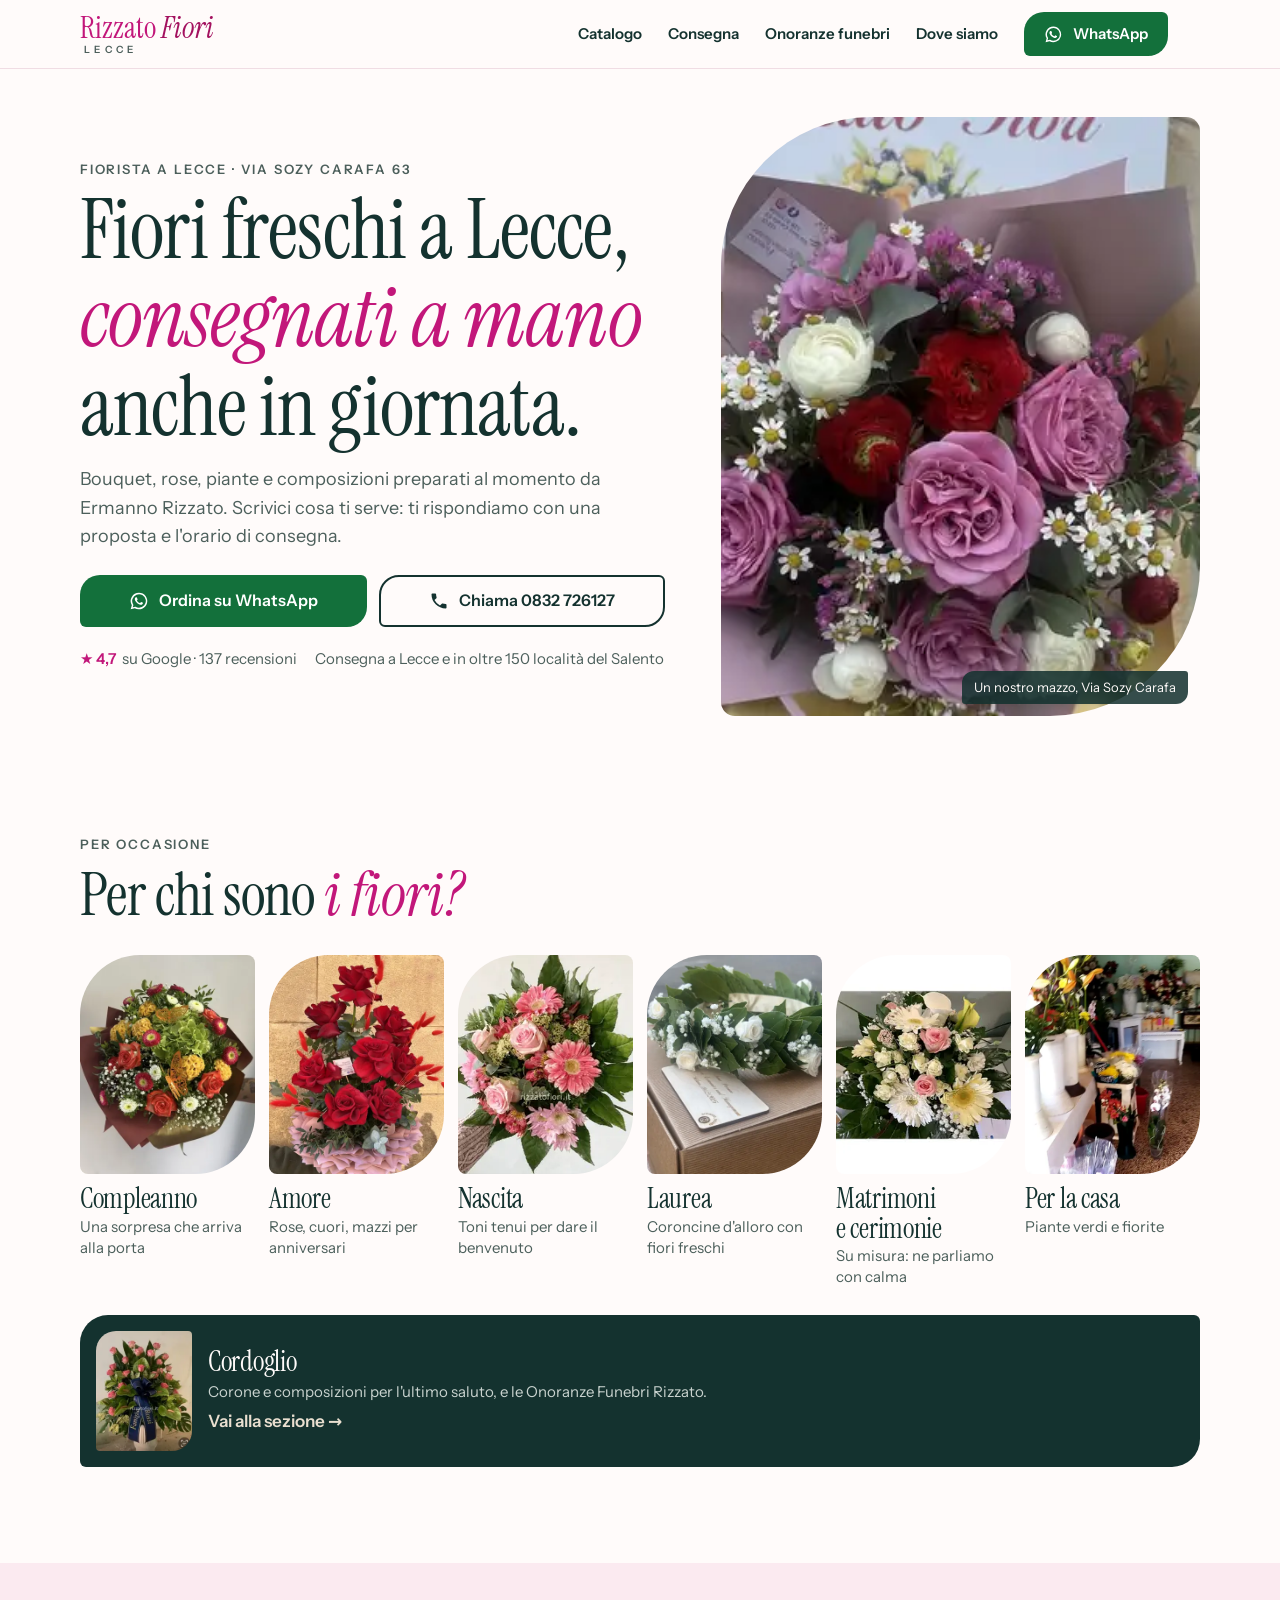
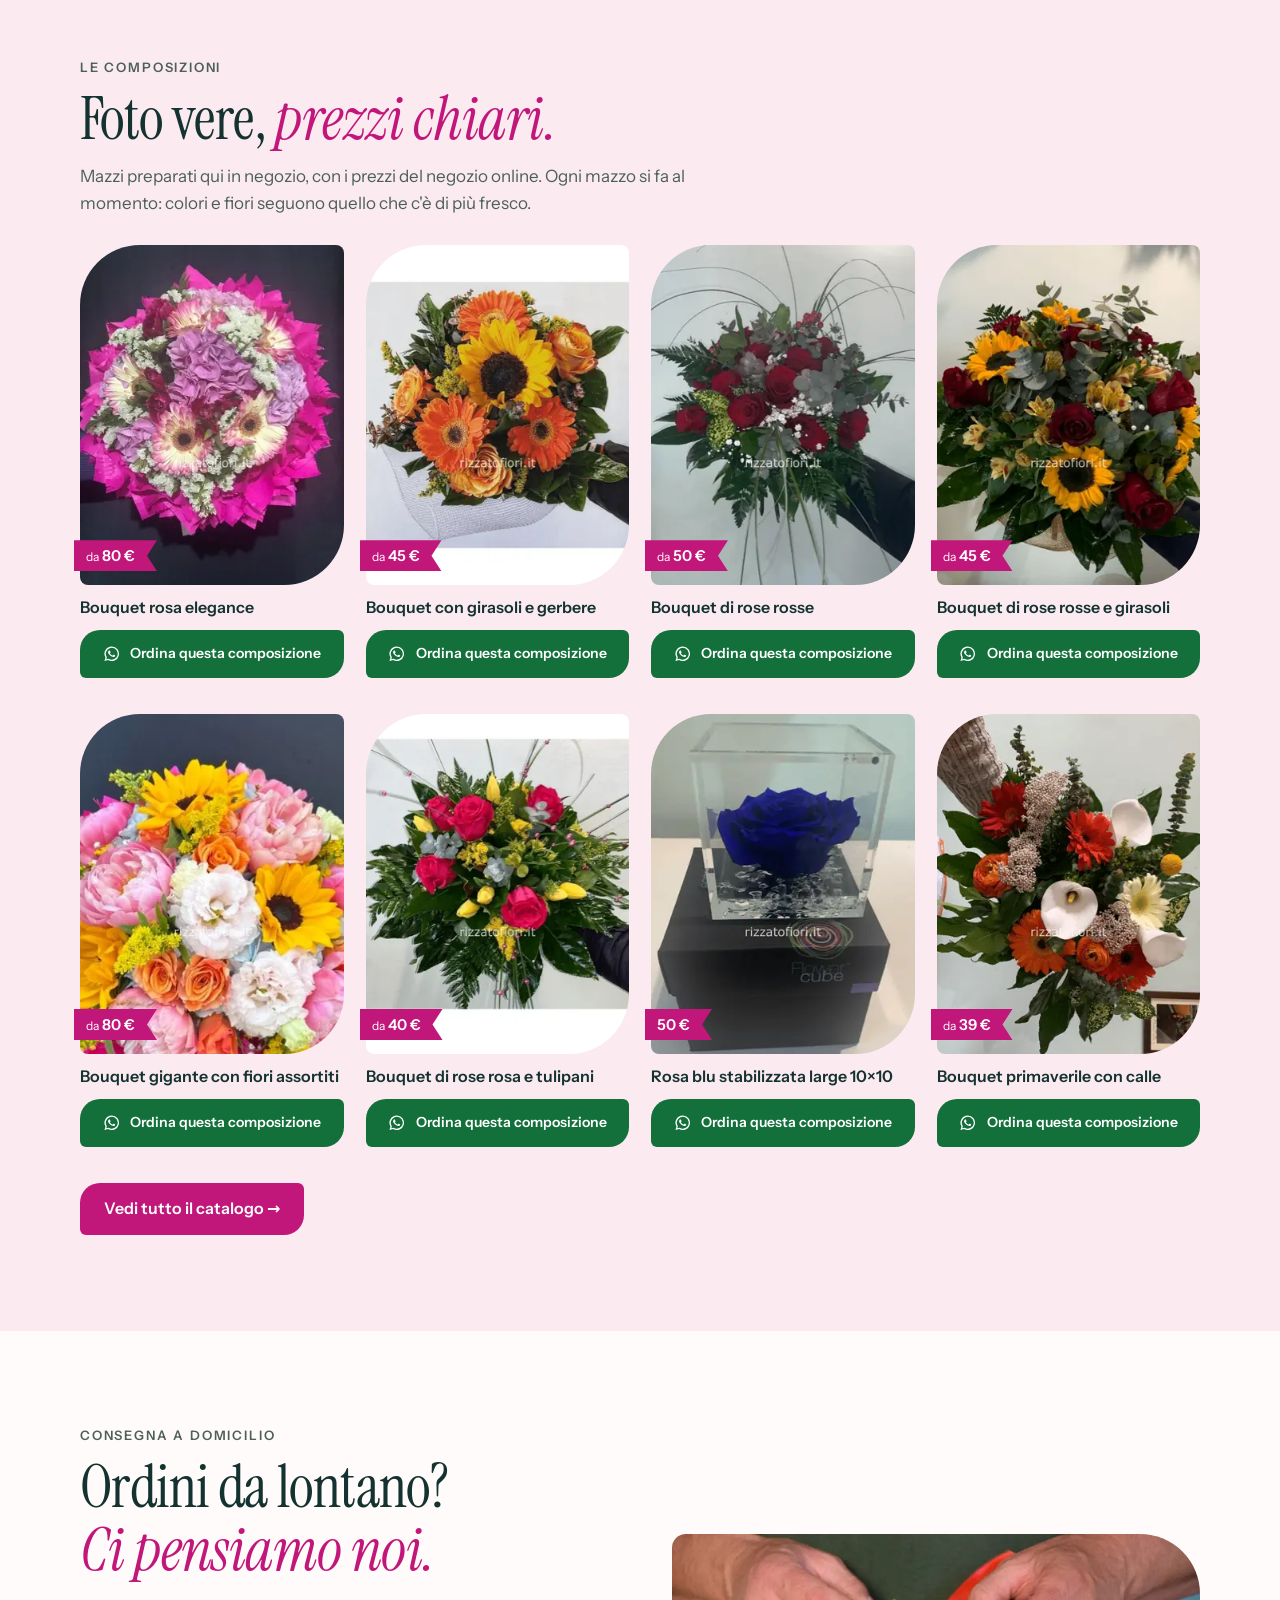
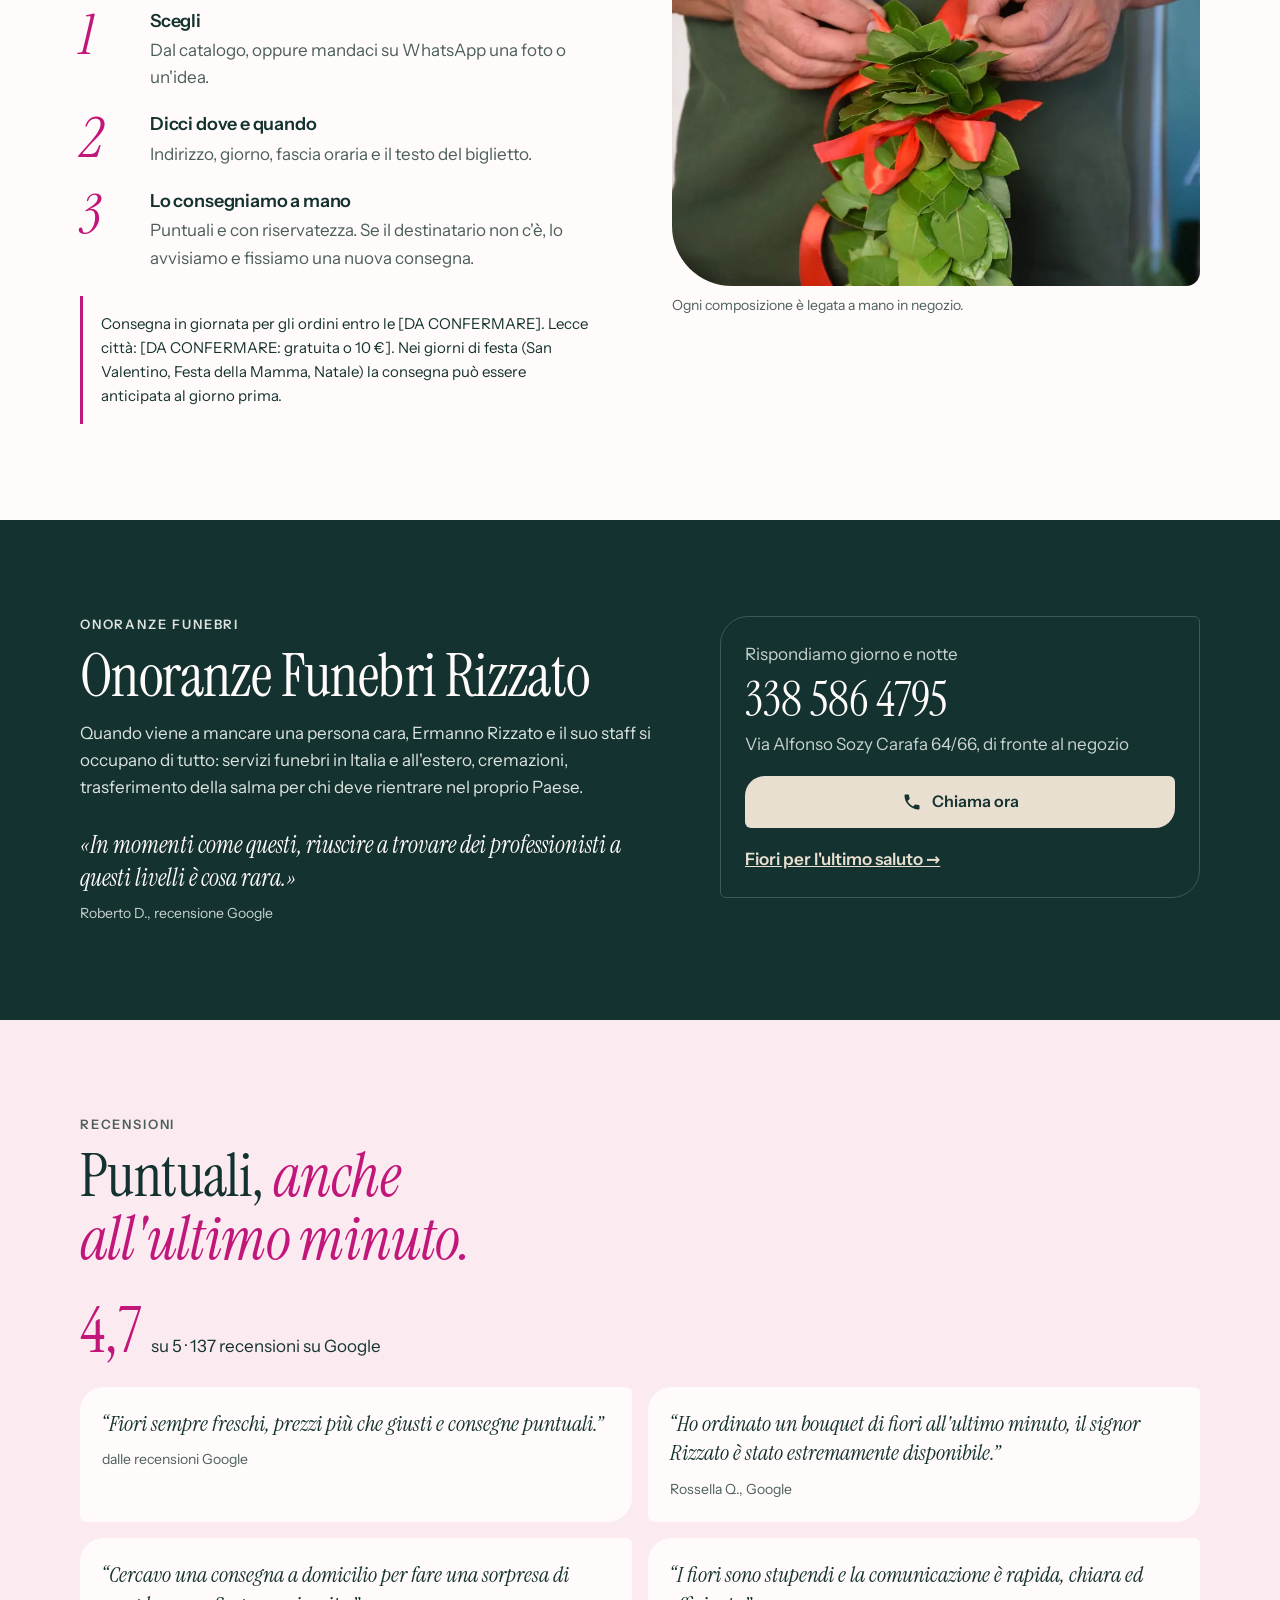
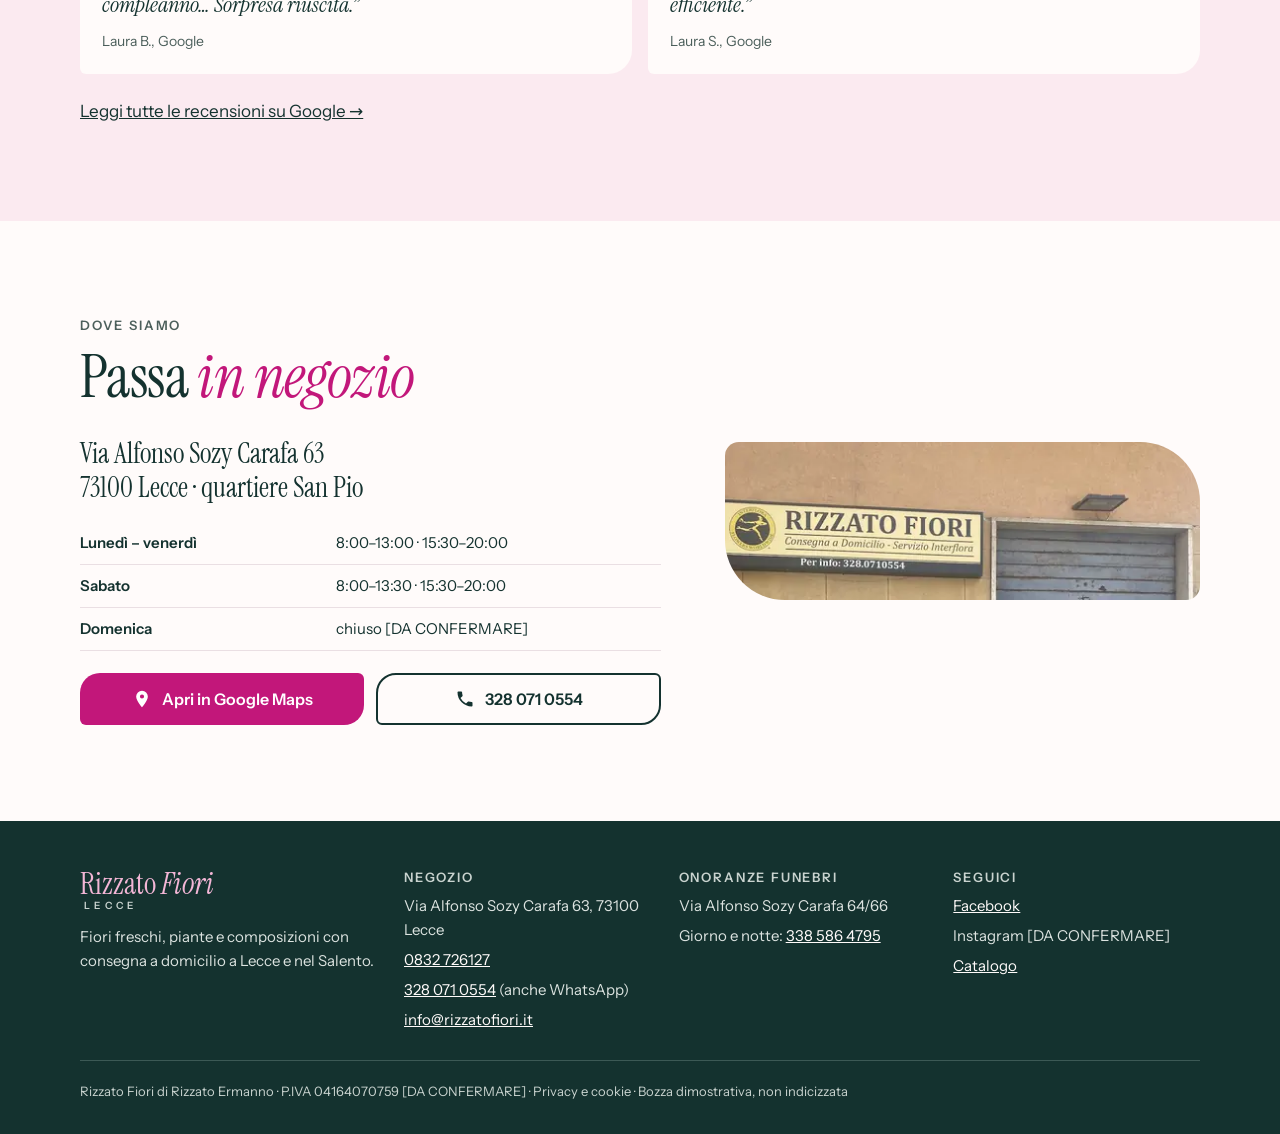
==== index.html @ 1262cf3a "Bozza home e catalogo Rizzato Fiori Co-Authored-By: Claude Opus 5.5 <noreply@anthropic.com>" ====
<!doctype html>
<html lang="it"><head>
<meta charset="utf-8"><meta name="viewport" content="width=device-width,initial-scale=1">
<title>Rizzato Fiori, fiorista a Lecce | Consegna fiori a domicilio</title>
<meta name="description" content="Bouquet, rose, piante e composizioni preparati al momento in Via Sozy Carafa 63 a Lecce. Consegna a mano anche in giornata. Ordina su WhatsApp o chiama.">
<meta name="robots" content="noindex,nofollow">
<meta name="theme-color" content="#FFFBFA">
<link rel="canonical" href="https://fraspin02.github.io/rizzato-fiori-bozza/">
<meta property="og:type" content="website"><meta property="og:locale" content="it_IT"><meta property="og:site_name" content="Rizzato Fiori">
<meta property="og:title" content="Rizzato Fiori, fiorista a Lecce | Consegna fiori a domicilio"><meta property="og:description" content="Bouquet, rose, piante e composizioni preparati al momento in Via Sozy Carafa 63 a Lecce. Consegna a mano anche in giornata. Ordina su WhatsApp o chiama.">
<meta property="og:url" content="https://fraspin02.github.io/rizzato-fiori-bozza/"><meta property="og:image" content="https://fraspin02.github.io/rizzato-fiori-bozza/img/anteprima.jpg"><meta property="og:image:width" content="1200"><meta property="og:image:height" content="630">
<link rel="icon" href="favicon.svg" type="image/svg+xml">
<link rel="preload" href="fonts/instrument-serif.woff2" as="font" type="font/woff2" crossorigin><link rel="preload" href="fonts/instrument-serif-italic.woff2" as="font" type="font/woff2" crossorigin><link rel="preload" as="image" href="img/hero-m-480.webp" imagesrcset="img/hero-m-480.webp 480w, img/hero-m-760.webp 760w" imagesizes="92vw" media="(max-width:959px)" fetchpriority="high"><link rel="preload" as="image" imagesrcset="img/hero-800.webp 800w, img/hero-1100.webp 1100w" imagesizes="480px" media="(min-width:960px)" fetchpriority="high">
<style>@font-face{font-family:"Instrument Serif";src:url(fonts/instrument-serif.woff2) format("woff2");font-display:swap}
@font-face{font-family:"Instrument Serif";font-style:italic;src:url(fonts/instrument-serif-italic.woff2) format("woff2");font-display:swap}
@font-face{font-family:"Instrument Sans";src:url(fonts/instrument-sans.woff2) format("woff2");font-weight:400 700;font-display:swap}
:root{
  --latte:#FFFBFA;--velina:#FBEAF0;--pietra:#E9DFD0;--stelo:#14322F;--stelo-2:#4C5F5B;
  --fucsia:#C2177A;--fucsia-scuro:#A3115F;--fucsia-logo:#F714BA;--rosa:#F3B6D6;--wa:#13703B;
  --serif:"Instrument Serif",Georgia,"Times New Roman",serif;
  --sans:"Instrument Sans",system-ui,-apple-system,"Segoe UI",Roboto,sans-serif;
  --p:clamp(56px,14vw,150px);--p-s:clamp(28px,7vw,60px);
  --gutter:clamp(16px,4.5vw,40px);--max:1200px;
}
*,*::before,*::after{box-sizing:border-box}
html{-webkit-text-size-adjust:100%;scroll-behavior:smooth;scroll-padding-top:84px}
body{margin:0;background:var(--latte);color:var(--stelo);font:400 1.0625rem/1.6 var(--sans)}
img{display:block;max-width:100%;height:auto}
a{color:inherit}
h1,h2,h3{font-family:var(--serif);font-weight:400;line-height:1.05;margin:0;letter-spacing:-.01em;text-wrap:balance}
h1 em,h2 em{color:var(--fucsia)}
p{margin:0}
.wrap{max-width:var(--max);margin:0 auto;padding:0 var(--gutter)}
.salta{position:absolute;left:-9999px}.salta:focus{left:12px;top:12px;z-index:99;background:var(--stelo);color:#fff;padding:10px 14px}
:focus-visible{outline:3px solid var(--fucsia);outline-offset:3px}
.occhiello{font:600 .8125rem/1.3 var(--sans);letter-spacing:.14em;text-transform:uppercase;color:var(--stelo-2)}
.icona{width:1.25em;height:1.25em;flex:none;fill:currentColor}

/* testata */
.testata{position:sticky;top:0;z-index:20;background:rgba(255,251,250,.96);border-bottom:1px solid #f0dde4}
.testata .wrap{display:grid;grid-template-columns:48px 1fr 48px;align-items:center;min-height:68px}
.marchio{justify-self:center;text-decoration:none;text-align:center;line-height:1}
.marchio b{display:block;font:400 1.875rem/1 var(--serif);color:var(--fucsia)}
.marchio b i{color:var(--fucsia-scuro)}
.marchio small{display:block;margin-top:2px;font:600 .625rem/1 var(--sans);letter-spacing:.42em;padding-left:.42em;color:var(--stelo-2)}
.tel-testata{justify-self:end;display:grid;place-items:center;width:48px;height:48px;color:var(--fucsia);text-decoration:none}
.tel-testata .icona{width:24px;height:24px}
.menu{justify-self:start}
.menu summary{list-style:none;cursor:pointer;width:48px;height:48px;display:grid;place-items:center}
.menu summary::-webkit-details-marker{display:none}
.menu summary span{display:block;width:24px;height:2px;background:var(--stelo);box-shadow:0 -7px 0 var(--stelo),0 7px 0 var(--stelo)}
.menu[open] summary span{background:transparent;box-shadow:none}
.menu[open] summary span::before,.menu[open] summary span::after{content:"";display:block;width:24px;height:2px;background:var(--stelo);transform:rotate(45deg)}
.menu[open] summary span::after{transform:translateY(-2px) rotate(-45deg)}
.menu nav{position:fixed;left:0;right:0;top:68px;bottom:0;background:var(--latte);padding:24px var(--gutter);display:flex;flex-direction:column;gap:4px;overflow:auto}
.menu nav a{font:400 2.25rem/1.2 var(--serif);text-decoration:none;padding:8px 0;border-bottom:1px solid #f0dde4}
.menu nav a.btn{margin-top:20px;font:600 1rem/1 var(--sans);border:0}
.nav-ampia{display:none}

/* pulsanti */
.btn{display:inline-flex;align-items:center;justify-content:center;gap:10px;min-height:52px;padding:0 22px;border-radius:20px 6px 20px 6px;font:600 1rem/1.1 var(--sans);text-decoration:none;border:2px solid transparent;transition:background-color .2s,color .2s,transform .2s}
.btn:active{transform:translateY(1px)}
.btn-wa{background:var(--wa);color:#fff}
.btn-wa:hover{background:#0c5c2f}
.btn-pieno{background:var(--fucsia);color:#fff}
.btn-pieno:hover{background:var(--fucsia-scuro)}
.btn-vuoto{border-color:var(--stelo);color:var(--stelo);background:transparent}
.btn-vuoto:hover{background:var(--stelo);color:var(--latte)}
.azioni{display:flex;flex-wrap:wrap;gap:12px}
.azioni .btn{flex:1 1 220px}

/* hero */
.hero{padding:14px 0 8px}
.hero .wrap{display:grid;gap:18px}
.hero h1{font-size:clamp(2.6rem,10.5vw,5.25rem);margin:8px 0 14px}
.hero h1 em{display:block}
.hero .sotto{font-size:1.125rem;max-width:34em;color:var(--stelo-2);margin-bottom:24px}
.fiducia{display:flex;flex-wrap:wrap;gap:8px 18px;margin-top:20px;font-size:.9375rem;color:var(--stelo-2)}
.fiducia span{display:inline-flex;align-items:center;gap:6px}
.fiducia .stelle{color:var(--fucsia);font-weight:600}
.foto-hero{position:relative;order:-1}
.foto-hero img{width:100%;aspect-ratio:5/4;object-fit:cover;object-position:50% 35%;border-radius:var(--p) 14px var(--p) 14px}
.foto-hero figcaption{position:absolute;right:12px;bottom:12px;background:rgba(20,50,47,.86);color:var(--latte);font-size:.8125rem;padding:6px 12px;border-radius:12px 3px 12px 3px}

/* sezioni */
.sez{padding:64px 0}
.sez-testa{display:grid;gap:12px;margin-bottom:28px;max-width:40em}
.sez-testa h2{font-size:clamp(2.25rem,8vw,3.75rem)}
.sez-testa p{color:var(--stelo-2)}
.velina{background:var(--velina)}

/* occasioni */
.occasioni{display:grid;grid-template-columns:1fr 1fr;gap:20px 14px;list-style:none;margin:0;padding:0}
.occasioni a{display:block;text-decoration:none}
.occasioni img{width:100%;aspect-ratio:4/5;object-fit:cover;border-radius:var(--p-s) 8px var(--p-s) 8px;transition:transform .35s}
.occasioni a:hover img{transform:scale(1.02)}
.occasioni h3{font-size:1.75rem;margin:10px 0 2px}
.occasioni p{font-size:.9375rem;color:var(--stelo-2);line-height:1.4}
.cordoglio-ingresso{margin-top:28px;display:grid;grid-template-columns:96px 1fr;gap:16px;align-items:center;padding:16px;background:var(--stelo);color:var(--latte);border-radius:28px 6px 28px 6px;text-decoration:none}
.cordoglio-ingresso img{width:96px;height:120px;object-fit:cover;border-radius:20px 4px 20px 4px}
.cordoglio-ingresso h3{font-size:1.75rem}
.cordoglio-ingresso p{color:#C9D3CF;font-size:.9375rem;line-height:1.4;margin-top:4px}
.cordoglio-ingresso u{text-decoration:none;color:var(--pietra);font-weight:600;display:inline-block;margin-top:6px}

/* prodotti */
.prodotti{display:grid;grid-template-columns:1fr 1fr;gap:28px 14px;list-style:none;margin:0;padding:0}
.prodotto{display:flex;flex-direction:column}
.prodotto .foto{position:relative;margin-bottom:12px}
.prodotto img{width:100%;aspect-ratio:31/40;object-fit:cover;background:#fff;border-radius:var(--p-s) 8px var(--p-s) 8px}
.prodotto.serie img{object-fit:contain;padding:6%;border:1px solid #f0dde4}
.nastro{position:absolute;left:-6px;bottom:14px;background:var(--fucsia);color:#fff;font:600 .9375rem/1 var(--sans);padding:8px 22px 8px 12px;clip-path:polygon(0 0,100% 0,calc(100% - 10px) 50%,100% 100%,0 100%)}
.nastro small{font-weight:400;font-size:.75rem;margin-right:3px}
.prodotto h3{font:600 1rem/1.3 var(--sans);letter-spacing:0}
.prodotto .btn{margin-top:auto;min-height:48px;font-size:.875rem;padding:0 12px;width:100%;margin-top:12px}
.prodotto .spazio{flex:1}
.altro{margin-top:36px}

/* consegna */
.consegna{display:grid;gap:32px}
.passi{list-style:none;margin:0;padding:0;display:grid;gap:22px;counter-reset:p}
.passi li{display:grid;grid-template-columns:56px 1fr;gap:4px 14px;counter-increment:p}
.passi li::before{content:counter(p);grid-row:span 2;font:italic 400 3.5rem/.9 var(--serif);color:var(--fucsia)}
.passi h3{font:600 1.125rem/1.3 var(--sans)}
.passi p{color:var(--stelo-2)}
.nota{margin-top:24px;padding:16px 18px;border-left:3px solid var(--fucsia);background:var(--latte);font-size:.9375rem;border-radius:0 14px 14px 0}
.consegna figure{margin:0}
.consegna figure img{width:100%;aspect-ratio:3/2;object-fit:cover;border-radius:14px var(--p-s) 14px var(--p-s)}
.consegna figcaption{font-size:.875rem;color:var(--stelo-2);margin-top:8px}

/* onoranze: sobrio */
.onoranze{background:var(--stelo);color:var(--latte)}
.onoranze .occhiello{color:#C9D3CF}
.onoranze .sez-testa p{color:#DCE3E0}
.onoranze-griglia{display:grid;gap:28px}
.recapito{padding:24px;border:1px solid #3c5955;border-radius:28px 6px 28px 6px}
.recapito p{color:#C9D3CF}
.recapito .numero{display:block;margin:6px 0 4px;font:400 clamp(2.25rem,9vw,3rem)/1.1 var(--serif);color:var(--latte);text-decoration:none}
.btn-pietra{background:var(--pietra);color:var(--stelo);margin-top:18px;width:100%}
.btn-pietra:hover{background:#fff}
.onoranze blockquote{margin:0;font:italic 400 1.5rem/1.35 var(--serif);color:var(--latte)}
.onoranze cite{display:block;margin-top:10px;font:400 .875rem/1.4 var(--sans);font-style:normal;color:#C9D3CF}
.link-chiaro{color:var(--pietra);font-weight:600}

/* recensioni */
.voto{display:flex;align-items:baseline;gap:10px;margin-bottom:24px}
.voto b{font:400 4rem/1 var(--serif);color:var(--fucsia)}
.recensioni{list-style:none;margin:0;padding:0;display:grid;gap:16px}
.recensioni li{background:var(--latte);padding:22px;border-radius:24px 6px 24px 6px}
.recensioni q{display:block;font:italic 400 1.375rem/1.35 var(--serif);quotes:"“" "”"}
.recensioni span{display:block;margin-top:10px;font-size:.875rem;color:var(--stelo-2)}

/* dove */
.dove{display:grid;gap:28px}
.dove img{width:100%;border-radius:14px var(--p-s) 14px var(--p-s)}
.orari{width:100%;border-collapse:collapse;margin:18px 0 22px;font-size:.9375rem}
.orari th,.orari td{text-align:left;padding:9px 0;border-bottom:1px solid #eadfe3;font-weight:400;vertical-align:top}
.orari th{width:44%;font-weight:600}
.indirizzo{font:400 1.75rem/1.2 var(--serif)}

/* piede */
.piede{background:var(--stelo);color:#DCE3E0;padding:48px 0 32px;font-size:.9375rem}
.piede .wrap{display:grid;gap:28px}
.piede .marchio{justify-self:start;text-align:left}
.piede .marchio b{color:var(--rosa)}.piede .marchio b i{color:var(--rosa)}.piede .marchio small{color:#C9D3CF}
.piede h2{font:600 .8125rem/1.3 var(--sans);letter-spacing:.14em;text-transform:uppercase;color:#C9D3CF;margin-bottom:8px}
.piede a{color:var(--latte)}
.piede ul{list-style:none;margin:0;padding:0;display:grid;gap:6px}
.piede .legale{border-top:1px solid #3c5955;padding-top:20px;font-size:.8125rem;color:#C9D3CF}

/* catalogo */
.cat-testa{padding:32px 0 8px}
.cat-testa h1{font-size:clamp(2.75rem,10vw,4.5rem);margin:10px 0 14px}
.cat-testa p{color:var(--stelo-2);max-width:38em}
.filtri{position:sticky;top:68px;z-index:10;background:rgba(255,251,250,.97);border-bottom:1px solid #f0dde4}
.filtri ul{display:flex;gap:8px;overflow-x:auto;list-style:none;margin:0;padding:12px var(--gutter);max-width:var(--max);margin:0 auto;scrollbar-width:none}
.filtri a{display:inline-flex;align-items:center;min-height:44px;padding:0 16px;border:1.5px solid #e6c6d4;border-radius:16px 4px 16px 4px;white-space:nowrap;text-decoration:none;font-size:.9375rem;font-weight:600}
.filtri a:hover{border-color:var(--fucsia);color:var(--fucsia)}
.gruppo{padding:44px 0 8px}
.gruppo .sez-testa{margin-bottom:22px}
.gruppo .sez-testa h2{font-size:clamp(2rem,7vw,3rem)}
.gruppo-cordoglio{background:var(--stelo);color:var(--latte);margin-top:44px;padding-bottom:48px}
.gruppo-cordoglio .sez-testa p{color:#DCE3E0}
.gruppo-cordoglio .prodotto h3{color:var(--latte)}
.gruppo-cordoglio .prezzo-sobrio{color:#C9D3CF;font-size:.9375rem;margin-top:4px}
.gruppo-cordoglio .prodotto.serie img{border-color:#3c5955}
.chiusura{padding:56px 0 64px}
.chiusura .box{background:var(--velina);padding:28px;border-radius:var(--p-s) 8px var(--p-s) 8px;display:grid;gap:16px}
.chiusura h2{font-size:clamp(2rem,7vw,3rem)}

@media (min-width:700px){
  .occasioni{grid-template-columns:repeat(3,1fr)}
  .prodotti{grid-template-columns:repeat(3,1fr)}
  .recensioni{grid-template-columns:1fr 1fr}
}
@media (min-width:960px){
  .testata .wrap{grid-template-columns:auto 1fr auto;gap:32px}
  .menu,.tel-testata{display:none}
  .marchio{justify-self:start;text-align:left}
  .nav-ampia{display:flex;align-items:center;justify-content:flex-end;gap:26px}
  .nav-ampia a{text-decoration:none;font-weight:600;font-size:.9375rem}
  .nav-ampia a:not(.btn):hover{color:var(--fucsia)}
  .nav-ampia .btn{min-height:44px;padding:0 18px}
  .filtri{top:69px}
  .hero{padding:48px 0 24px}
  .hero .wrap{grid-template-columns:1.1fr .9fr;align-items:center;gap:56px}
  .foto-hero{order:0}
  .foto-hero img{aspect-ratio:4/5}
  .sez{padding:96px 0}
  .prodotti{grid-template-columns:repeat(4,1fr);gap:36px 22px}
  .consegna{grid-template-columns:1fr 1fr;align-items:center;gap:64px}
  .onoranze-griglia{grid-template-columns:1.2fr 1fr;align-items:start;gap:64px}
  .dove{grid-template-columns:1.1fr .9fr;align-items:center;gap:64px}
  .piede .wrap{grid-template-columns:1.2fr 1fr 1fr 1fr}
  .piede .legale{grid-column:1/-1}
  .chiusura .box{grid-template-columns:1fr auto;align-items:center;padding:40px 48px}
}
@media (min-width:1100px){.occasioni{grid-template-columns:repeat(6,1fr)}}
@media (prefers-reduced-motion:reduce){*{transition:none!important;scroll-behavior:auto!important}}
</style>
<script type="application/ld+json">{"@context": "https://schema.org", "@graph": [{"@type": "Florist", "@id": "https://fraspin02.github.io/rizzato-fiori-bozza/#negozio", "name": "Rizzato Fiori", "legalName": "Rizzato Fiori di Rizzato Ermanno", "url": "https://fraspin02.github.io/rizzato-fiori-bozza/", "image": "https://fraspin02.github.io/rizzato-fiori-bozza/img/anteprima.jpg", "telephone": "+39 0832 726127", "email": "info@rizzatofiori.it", "address": {"@type": "PostalAddress", "streetAddress": "Via Alfonso Sozy Carafa 63", "postalCode": "73100", "addressLocality": "Lecce", "addressRegion": "LE", "addressCountry": "IT"}, "geo": {"@type": "GeoCoordinates", "latitude": 40.355542, "longitude": 18.1606892}, "openingHoursSpecification": [{"@type": "OpeningHoursSpecification", "dayOfWeek": ["Monday", "Tuesday", "Wednesday", "Thursday", "Friday"], "opens": "08:00", "closes": "13:00"}, {"@type": "OpeningHoursSpecification", "dayOfWeek": ["Monday", "Tuesday", "Wednesday", "Thursday", "Friday", "Saturday"], "opens": "15:30", "closes": "20:00"}, {"@type": "OpeningHoursSpecification", "dayOfWeek": "Saturday", "opens": "08:00", "closes": "13:30"}], "aggregateRating": {"@type": "AggregateRating", "ratingValue": "4.7", "reviewCount": "137"}, "areaServed": "Lecce e provincia", "sameAs": ["https://www.facebook.com/consegnafiorilecce/"]}, {"@type": "FuneralHome", "name": "Onoranze Funebri Rizzato", "telephone": "+39 338 586 4795", "address": {"@type": "PostalAddress", "streetAddress": "Via Alfonso Sozy Carafa 64/66", "postalCode": "73100", "addressLocality": "Lecce", "addressRegion": "LE", "addressCountry": "IT"}, "openingHoursSpecification": {"@type": "OpeningHoursSpecification", "dayOfWeek": ["Monday", "Tuesday", "Wednesday", "Thursday", "Friday", "Saturday", "Sunday"], "opens": "00:00", "closes": "23:59"}}]}</script>
</head><body><svg width="0" height="0" style="position:absolute" aria-hidden="true">
<symbol id="i-wa" viewBox="0 0 24 24"><path d="M12 2a10 10 0 0 0-8.6 15.1L2 22l5-1.3A10 10 0 1 0 12 2Zm0 18.2c-1.5 0-3-.4-4.2-1.2l-.3-.2-3 .8.8-2.9-.2-.3A8.2 8.2 0 1 1 12 20.2Zm4.5-6.1c-.2-.1-1.5-.7-1.7-.8-.2-.1-.4-.1-.6.1l-.8 1c-.1.2-.3.2-.5.1a6.7 6.7 0 0 1-3.3-2.9c-.3-.4.2-.4.7-1.4.1-.2 0-.3 0-.4l-.8-1.8c-.2-.5-.4-.4-.6-.4h-.5c-.2 0-.4.1-.6.3-.2.2-.8.8-.8 2s.8 2.3 1 2.5c.1.2 1.6 2.5 4 3.5 1.5.6 2 .7 2.8.6.4-.1 1.5-.6 1.7-1.2.2-.6.2-1.1.1-1.2l-.5-.2Z"/></symbol>
<symbol id="i-tel" viewBox="0 0 24 24"><path d="M6.6 10.8a15.2 15.2 0 0 0 6.6 6.6l2.2-2.2c.3-.3.7-.4 1-.2 1.1.4 2.3.6 3.6.6.6 0 1 .4 1 1V20c0 .6-.4 1-1 1A17 17 0 0 1 3 4c0-.6.4-1 1-1h3.5c.6 0 1 .4 1 1 0 1.3.2 2.5.6 3.6.1.3 0 .7-.2 1l-2.3 2.2Z"/></symbol>
<symbol id="i-pin" viewBox="0 0 24 24"><path d="M12 2a7 7 0 0 0-7 7c0 5.2 7 13 7 13s7-7.8 7-13a7 7 0 0 0-7-7Zm0 9.5A2.5 2.5 0 1 1 12 6.5a2.5 2.5 0 0 1 0 5Z"/></symbol>
</svg><a class="salta" href="#contenuto">Vai al contenuto</a>
<header class="testata"><div class="wrap">
<details class="menu"><summary aria-label="Apri il menu"><span></span></summary><nav aria-label="Menu"><a href="catalogo.html">Catalogo</a><a href="#consegna">Consegna</a><a href="#onoranze">Onoranze funebri</a><a href="#dove">Dove siamo</a><a class="btn btn-wa" href="https://wa.me/393280710554?text=Buongiorno%2C%20vorrei%20ordinare%20dei%20fiori."><svg class="icona" aria-hidden="true"><use href="#i-wa"/></svg> Ordina su WhatsApp</a></nav></details>
<a class="marchio" href="index.html"><b>Rizzato <i>Fiori</i></b><small>LECCE</small></a>
<nav class="nav-ampia" aria-label="Principale"><a href="catalogo.html">Catalogo</a><a href="#consegna">Consegna</a><a href="#onoranze">Onoranze funebri</a><a href="#dove">Dove siamo</a><a class="btn btn-wa" href="https://wa.me/393280710554?text=Buongiorno%2C%20vorrei%20ordinare%20dei%20fiori."><svg class="icona" aria-hidden="true"><use href="#i-wa"/></svg> WhatsApp</a></nav>
<a class="tel-testata" href="tel:+390832726127" aria-label="Chiama il negozio: 0832 726127"><svg class="icona" aria-hidden="true"><use href="#i-tel"/></svg></a>
</div></header>
<main id="contenuto">
<section class="hero"><div class="wrap">
<div>
<p class="occhiello">Fiorista a Lecce · Via Sozy Carafa 63</p>
<h1>Fiori freschi a Lecce, <em>consegnati a mano</em> anche in giornata.</h1>
<p class="sotto">Bouquet, rose, piante e composizioni preparati al momento da Ermanno Rizzato. Scrivici cosa ti serve: ti rispondiamo con una proposta e l'orario di consegna.</p>
<div class="azioni"><a class="btn btn-wa" href="https://wa.me/393280710554?text=Buongiorno%2C%20vorrei%20ordinare%20dei%20fiori.%20Per%3A%20%E2%80%A6%20Consegna%20a%3A%20%E2%80%A6%20Il%20giorno%3A%20%E2%80%A6"><svg class="icona" aria-hidden="true"><use href="#i-wa"/></svg> Ordina su WhatsApp</a><a class="btn btn-vuoto" href="tel:+390832726127"><svg class="icona" aria-hidden="true"><use href="#i-tel"/></svg> Chiama 0832 726127</a></div>
<p class="fiducia"><span><span class="stelle">★ 4,7</span> su Google · 137 recensioni</span><span>Consegna a Lecce e in oltre 150 località del Salento</span></p>
</div>
<figure class="foto-hero" style="margin:0"><picture><source media="(min-width:960px)" srcset="img/hero-800.webp 800w, img/hero-1100.webp 1100w" sizes="480px" width="800" height="1000"><img src="img/hero-m-480.webp" srcset="img/hero-m-480.webp 480w, img/hero-m-760.webp 760w" sizes="92vw" width="480" height="384" alt="Mazzo di rose lilla e rosse incartato in rosa, davanti al pannello Rizzato Fiori sul muro in pietra leccese" fetchpriority="high" decoding="async"></picture><figcaption>Un nostro mazzo, Via Sozy Carafa</figcaption></figure>
</div></section>

<section class="sez" id="occasioni" aria-labelledby="t-occ"><div class="wrap">
<div class="sez-testa"><p class="occhiello">Per occasione</p><h2 id="t-occ">Per chi sono <em>i fiori?</em></h2></div>
<ul class="occasioni"><li><a href="catalogo.html#compleanno"><img src="img/bouquet-autunno-400.webp" srcset="img/bouquet-autunno-400.webp 400w, img/bouquet-autunno-700.webp 700w" sizes="(min-width:1100px) 180px, (min-width:700px) 30vw, 46vw" width="400" height="500" alt="Bouquet arancio e verde con celosia e gerbere" loading="lazy" decoding="async"><h3>Compleanno</h3><p>Una sorpresa che arriva alla porta</p></a></li><li><a href="catalogo.html#amore"><img src="img/rose-rosse-400.webp" srcset="img/rose-rosse-400.webp 400w, img/rose-rosse-700.webp 700w" sizes="(min-width:1100px) 180px, (min-width:700px) 30vw, 46vw" width="400" height="500" alt="Mazzo di rose rosse davanti a un muro in pietra leccese" loading="lazy" decoding="async"><h3>Amore</h3><p>Rose, cuori, mazzi per anniversari</p></a></li><li><a href="catalogo.html#nascita"><img src="img/p717786-240.webp" srcset="img/p717786-240.webp 240w, img/p717786-330.webp 330w, img/p717786-465.webp 465w" sizes="(min-width:1100px) 180px, (min-width:700px) 30vw, 46vw" width="240" height="310" alt="Bouquet di fiori misti rosa" loading="lazy" decoding="async"><h3>Nascita</h3><p>Toni tenui per dare il benvenuto</p></a></li><li><a href="catalogo.html#laurea"><img src="img/laurea-400.webp" srcset="img/laurea-400.webp 400w, img/laurea-700.webp 700w" sizes="(min-width:1100px) 180px, (min-width:700px) 30vw, 46vw" width="400" height="500" alt="Coroncina d&#x27;alloro con rose bianche e gypsophila" loading="lazy" decoding="async"><h3>Laurea</h3><p>Coroncine d'alloro con fiori freschi</p></a></li><li><a href="https://wa.me/393280710554?text=Buongiorno%2C%20vorrei%20parlare%20dei%20fiori%20per%20un%20matrimonio%20/%20una%20cerimonia.%20Data%3A%20%E2%80%A6%20Luogo%3A%20%E2%80%A6"><img src="img/p717790-240.webp" srcset="img/p717790-240.webp 240w, img/p717790-330.webp 330w, img/p717790-465.webp 465w" sizes="(min-width:1100px) 180px, (min-width:700px) 30vw, 46vw" width="240" height="310" alt="Composizione di fiori bianchi" loading="lazy" decoding="async"><h3>Matrimoni e cerimonie</h3><p>Su misura: ne parliamo con calma</p></a></li><li><a href="catalogo.html#casa"><img src="img/negozio-400.webp" srcset="img/negozio-400.webp 400w, img/negozio-700.webp 700w" sizes="(min-width:1100px) 180px, (min-width:700px) 30vw, 46vw" width="400" height="500" alt="L&#x27;interno del negozio con piante e fiori" loading="lazy" decoding="async"><h3>Per la casa</h3><p>Piante verdi e fiorite</p></a></li></ul>
<a class="cordoglio-ingresso" href="#onoranze"><img src="img/p736747-240.webp" srcset="img/p736747-240.webp 240w, img/p736747-330.webp 330w, img/p736747-465.webp 465w" sizes="96px" width="240" height="310" alt="Composizione funeraria con rose rosa e nastro" loading="lazy" decoding="async"><div><h3>Cordoglio</h3><p>Corone e composizioni per l'ultimo saluto, e le Onoranze Funebri Rizzato.</p><u>Vai alla sezione →</u></div></a>
</div></section>

<section class="sez velina" id="composizioni" aria-labelledby="t-comp"><div class="wrap">
<div class="sez-testa"><p class="occhiello">Le composizioni</p><h2 id="t-comp">Foto vere, <em>prezzi chiari.</em></h2>
<p>Mazzi preparati qui in negozio, con i prezzi del negozio online. Ogni mazzo si fa al momento: colori e fiori seguono quello che c'è di più fresco.</p></div>
<ul class="prodotti"><li class="prodotto"><div class="foto"><img src="img/p742101-240.webp" srcset="img/p742101-240.webp 240w, img/p742101-330.webp 330w, img/p742101-465.webp 465w" sizes="(min-width:960px) 260px, (min-width:700px) 30vw, 46vw" width="240" height="310" alt="Bouquet rosa elegance" loading="lazy" decoding="async"><span class="nastro"><small>da</small>80 €</span></div><h3>Bouquet rosa elegance</h3><span class="spazio"></span><a class="btn btn-wa" href="https://wa.me/393280710554?text=Buongiorno%2C%20vorrei%20ordinare%20%C2%ABBouquet%20rosa%20elegance%C2%BB%20%28da%2080%20%E2%82%AC%29.%20Consegna%20a%3A%20%E2%80%A6%20Il%20giorno%3A%20%E2%80%A6%20Biglietto%3A%20%E2%80%A6"><svg class="icona" aria-hidden="true"><use href="#i-wa"/></svg> Ordina questa composizione</a></li><li class="prodotto"><div class="foto"><img src="img/p717785-240.webp" srcset="img/p717785-240.webp 240w, img/p717785-330.webp 330w, img/p717785-465.webp 465w" sizes="(min-width:960px) 260px, (min-width:700px) 30vw, 46vw" width="240" height="310" alt="Bouquet con girasoli e gerbere" loading="lazy" decoding="async"><span class="nastro"><small>da</small>45 €</span></div><h3>Bouquet con girasoli e gerbere</h3><span class="spazio"></span><a class="btn btn-wa" href="https://wa.me/393280710554?text=Buongiorno%2C%20vorrei%20ordinare%20%C2%ABBouquet%20con%20girasoli%20e%20gerbere%C2%BB%20%28da%2045%20%E2%82%AC%29.%20Consegna%20a%3A%20%E2%80%A6%20Il%20giorno%3A%20%E2%80%A6%20Biglietto%3A%20%E2%80%A6"><svg class="icona" aria-hidden="true"><use href="#i-wa"/></svg> Ordina questa composizione</a></li><li class="prodotto"><div class="foto"><img src="img/p717669-240.webp" srcset="img/p717669-240.webp 240w, img/p717669-330.webp 330w, img/p717669-465.webp 465w" sizes="(min-width:960px) 260px, (min-width:700px) 30vw, 46vw" width="240" height="310" alt="Bouquet di rose rosse" loading="lazy" decoding="async"><span class="nastro"><small>da</small>50 €</span></div><h3>Bouquet di rose rosse</h3><span class="spazio"></span><a class="btn btn-wa" href="https://wa.me/393280710554?text=Buongiorno%2C%20vorrei%20ordinare%20%C2%ABBouquet%20di%20rose%20rosse%C2%BB%20%28da%2050%20%E2%82%AC%29.%20Consegna%20a%3A%20%E2%80%A6%20Il%20giorno%3A%20%E2%80%A6%20Biglietto%3A%20%E2%80%A6"><svg class="icona" aria-hidden="true"><use href="#i-wa"/></svg> Ordina questa composizione</a></li><li class="prodotto"><div class="foto"><img src="img/p717788-240.webp" srcset="img/p717788-240.webp 240w, img/p717788-330.webp 330w, img/p717788-465.webp 465w" sizes="(min-width:960px) 260px, (min-width:700px) 30vw, 46vw" width="240" height="310" alt="Bouquet di rose rosse e girasoli" loading="lazy" decoding="async"><span class="nastro"><small>da</small>45 €</span></div><h3>Bouquet di rose rosse e girasoli</h3><span class="spazio"></span><a class="btn btn-wa" href="https://wa.me/393280710554?text=Buongiorno%2C%20vorrei%20ordinare%20%C2%ABBouquet%20di%20rose%20rosse%20e%20girasoli%C2%BB%20%28da%2045%20%E2%82%AC%29.%20Consegna%20a%3A%20%E2%80%A6%20Il%20giorno%3A%20%E2%80%A6%20Biglietto%3A%20%E2%80%A6"><svg class="icona" aria-hidden="true"><use href="#i-wa"/></svg> Ordina questa composizione</a></li><li class="prodotto"><div class="foto"><img src="img/p742102-240.webp" srcset="img/p742102-240.webp 240w, img/p742102-330.webp 330w, img/p742102-465.webp 465w" sizes="(min-width:960px) 260px, (min-width:700px) 30vw, 46vw" width="240" height="310" alt="Bouquet gigante con fiori assortiti" loading="lazy" decoding="async"><span class="nastro"><small>da</small>80 €</span></div><h3>Bouquet gigante con fiori assortiti</h3><span class="spazio"></span><a class="btn btn-wa" href="https://wa.me/393280710554?text=Buongiorno%2C%20vorrei%20ordinare%20%C2%ABBouquet%20gigante%20con%20fiori%20assortiti%C2%BB%20%28da%2080%20%E2%82%AC%29.%20Consegna%20a%3A%20%E2%80%A6%20Il%20giorno%3A%20%E2%80%A6%20Biglietto%3A%20%E2%80%A6"><svg class="icona" aria-hidden="true"><use href="#i-wa"/></svg> Ordina questa composizione</a></li><li class="prodotto"><div class="foto"><img src="img/p717794-240.webp" srcset="img/p717794-240.webp 240w, img/p717794-330.webp 330w, img/p717794-465.webp 465w" sizes="(min-width:960px) 260px, (min-width:700px) 30vw, 46vw" width="240" height="310" alt="Bouquet di rose rosa e tulipani" loading="lazy" decoding="async"><span class="nastro"><small>da</small>40 €</span></div><h3>Bouquet di rose rosa e tulipani</h3><span class="spazio"></span><a class="btn btn-wa" href="https://wa.me/393280710554?text=Buongiorno%2C%20vorrei%20ordinare%20%C2%ABBouquet%20di%20rose%20rosa%20e%20tulipani%C2%BB%20%28da%2040%20%E2%82%AC%29.%20Consegna%20a%3A%20%E2%80%A6%20Il%20giorno%3A%20%E2%80%A6%20Biglietto%3A%20%E2%80%A6"><svg class="icona" aria-hidden="true"><use href="#i-wa"/></svg> Ordina questa composizione</a></li><li class="prodotto"><div class="foto"><img src="img/p719304-240.webp" srcset="img/p719304-240.webp 240w, img/p719304-330.webp 330w, img/p719304-465.webp 465w" sizes="(min-width:960px) 260px, (min-width:700px) 30vw, 46vw" width="240" height="310" alt="Rosa blu stabilizzata large 10×10" loading="lazy" decoding="async"><span class="nastro">50 €</span></div><h3>Rosa blu stabilizzata large 10×10</h3><span class="spazio"></span><a class="btn btn-wa" href="https://wa.me/393280710554?text=Buongiorno%2C%20vorrei%20ordinare%20%C2%ABRosa%20blu%20stabilizzata%20large%2010%C3%9710%C2%BB%20%2850%20%E2%82%AC%29.%20Consegna%20a%3A%20%E2%80%A6%20Il%20giorno%3A%20%E2%80%A6%20Biglietto%3A%20%E2%80%A6"><svg class="icona" aria-hidden="true"><use href="#i-wa"/></svg> Ordina questa composizione</a></li><li class="prodotto"><div class="foto"><img src="img/p717791-240.webp" srcset="img/p717791-240.webp 240w, img/p717791-330.webp 330w, img/p717791-465.webp 465w" sizes="(min-width:960px) 260px, (min-width:700px) 30vw, 46vw" width="240" height="310" alt="Bouquet primaverile con calle" loading="lazy" decoding="async"><span class="nastro"><small>da</small>39 €</span></div><h3>Bouquet primaverile con calle</h3><span class="spazio"></span><a class="btn btn-wa" href="https://wa.me/393280710554?text=Buongiorno%2C%20vorrei%20ordinare%20%C2%ABBouquet%20primaverile%20con%20calle%C2%BB%20%28da%2039%20%E2%82%AC%29.%20Consegna%20a%3A%20%E2%80%A6%20Il%20giorno%3A%20%E2%80%A6%20Biglietto%3A%20%E2%80%A6"><svg class="icona" aria-hidden="true"><use href="#i-wa"/></svg> Ordina questa composizione</a></li></ul>
<div class="altro"><a class="btn btn-pieno" href="catalogo.html">Vedi tutto il catalogo →</a></div>
</div></section>

<section class="sez" id="consegna" aria-labelledby="t-cons"><div class="wrap consegna">
<div>
<div class="sez-testa"><p class="occhiello">Consegna a domicilio</p><h2 id="t-cons">Ordini da lontano? <em>Ci pensiamo noi.</em></h2></div>
<ol class="passi">
<li><h3>Scegli</h3><p>Dal catalogo, oppure mandaci su WhatsApp una foto o un'idea.</p></li>
<li><h3>Dicci dove e quando</h3><p>Indirizzo, giorno, fascia oraria e il testo del biglietto.</p></li>
<li><h3>Lo consegniamo a mano</h3><p>Puntuali e con riservatezza. Se il destinatario non c'è, lo avvisiamo e fissiamo una nuova consegna.</p></li>
</ol>
<p class="nota">Consegna in giornata per gli ordini entro le [DA CONFERMARE]. Lecce città: [DA CONFERMARE: gratuita o 10 €]. Nei giorni di festa (San Valentino, Festa della Mamma, Natale) la consegna può essere anticipata al giorno prima.</p>
</div>
<figure><img src="img/nastro-480.webp" srcset="img/nastro-480.webp 480w, img/nastro-900.webp 900w" sizes="(min-width:960px) 540px, 92vw" width="480" height="320" alt="Le mani di Ermanno legano un nastro arancio a una coroncina" loading="lazy" decoding="async"><figcaption>Ogni composizione è legata a mano in negozio.</figcaption></figure>
</div></section>

<section class="sez onoranze" id="onoranze" aria-labelledby="t-on"><div class="wrap onoranze-griglia">
<div>
<div class="sez-testa"><p class="occhiello">Onoranze funebri</p><h2 id="t-on">Onoranze Funebri Rizzato</h2>
<p>Quando viene a mancare una persona cara, Ermanno Rizzato e il suo staff si occupano di tutto: servizi funebri in Italia e all'estero, cremazioni, trasferimento della salma per chi deve rientrare nel proprio Paese.</p></div>
<blockquote>«In momenti come questi, riuscire a trovare dei professionisti a questi livelli è cosa rara.»<cite>Roberto D., recensione Google</cite></blockquote>
</div>
<div class="recapito">
<p>Rispondiamo giorno e notte</p>
<a class="numero" href="tel:+393385864795">338 586 4795</a>
<p>Via Alfonso Sozy Carafa 64/66, di fronte al negozio</p>
<a class="btn btn-pietra" href="tel:+393385864795"><svg class="icona" aria-hidden="true"><use href="#i-tel"/></svg> Chiama ora</a>
<p style="margin-top:18px"><a class="link-chiaro" href="catalogo.html#cordoglio">Fiori per l'ultimo saluto →</a></p>
</div>
</div></section>

<section class="sez velina" id="recensioni" aria-labelledby="t-rec"><div class="wrap">
<div class="sez-testa"><p class="occhiello">Recensioni</p><h2 id="t-rec">Puntuali, <em>anche all'ultimo minuto.</em></h2></div>
<p class="voto"><b>4,7</b><span>su 5 · 137 recensioni su Google</span></p>
<ul class="recensioni"><li><q>Fiori sempre freschi, prezzi più che giusti e consegne puntuali.</q><span>dalle recensioni Google</span></li><li><q>Ho ordinato un bouquet di fiori all&#x27;ultimo minuto, il signor Rizzato è stato estremamente disponibile.</q><span>Rossella Q., Google</span></li><li><q>Cercavo una consegna a domicilio per fare una sorpresa di compleanno… Sorpresa riuscita.</q><span>Laura B., Google</span></li><li><q>I fiori sono stupendi e la comunicazione è rapida, chiara ed efficiente.</q><span>Laura S., Google</span></li></ul>
<p style="margin-top:24px"><a href="https://www.google.com/maps/place/Rizzato+Ermanno+Fiori/@40.355542,18.1606892,17z/data=!4m6!3m5!1s0x13442ed954f53ef7:0x21f1ca8e2b71df5d!8m2!3d40.355542!4d18.1606892!16s%2Fg%2F1tg3dkqh">Leggi tutte le recensioni su Google →</a></p>
</div></section>

<section class="sez" id="dove" aria-labelledby="t-dove"><div class="wrap dove">
<div>
<div class="sez-testa"><p class="occhiello">Dove siamo</p><h2 id="t-dove">Passa <em>in negozio</em></h2></div>
<p class="indirizzo">Via Alfonso Sozy Carafa 63<br>73100 Lecce · quartiere San Pio</p>
<table class="orari"><caption class="salta">Orari di apertura</caption>
<tr><th scope="row">Lunedì – venerdì</th><td>8:00–13:00 · 15:30–20:00</td></tr>
<tr><th scope="row">Sabato</th><td>8:00–13:30 · 15:30–20:00</td></tr>
<tr><th scope="row">Domenica</th><td>chiuso [DA CONFERMARE]</td></tr></table>
<div class="azioni"><a class="btn btn-pieno" href="https://www.google.com/maps/search/?api=1&query=Rizzato+Ermanno+Fiori+Via+Alfonso+Sozy+Carafa+63+Lecce"><svg class="icona" aria-hidden="true"><use href="#i-pin"/></svg> Apri in Google Maps</a><a class="btn btn-vuoto" href="tel:+393280710554"><svg class="icona" aria-hidden="true"><use href="#i-tel"/></svg> 328 071 0554</a></div>
</div>
<img src="img/insegna-480.webp" srcset="img/insegna-480.webp 480w, img/insegna-900.webp 900w" sizes="(min-width:960px) 480px, 92vw" width="480" height="160" alt="L&#x27;insegna del negozio: Rizzato Fiori, consegna a domicilio, servizio Interflora" loading="lazy" decoding="async">
</div></section>
</main>
<footer class="piede"><div class="wrap">
<div><a class="marchio" href="index.html"><b>Rizzato <i>Fiori</i></b><small>LECCE</small></a><p style="margin-top:14px">Fiori freschi, piante e composizioni con consegna a domicilio a Lecce e nel Salento.</p></div>
<div><h2>Negozio</h2><ul><li>Via Alfonso Sozy Carafa 63, 73100 Lecce</li><li><a href="tel:+390832726127">0832 726127</a></li><li><a href="tel:+393280710554">328 071 0554</a> (anche WhatsApp)</li><li><a href="mailto:info@rizzatofiori.it">info@rizzatofiori.it</a></li></ul></div>
<div><h2>Onoranze funebri</h2><ul><li>Via Alfonso Sozy Carafa 64/66</li><li>Giorno e notte: <a href="tel:+393385864795">338 586 4795</a></li></ul></div>
<div><h2>Seguici</h2><ul><li><a href="https://www.facebook.com/consegnafiorilecce/">Facebook</a></li><li>Instagram [DA CONFERMARE]</li><li><a href="catalogo.html">Catalogo</a></li></ul></div>
<p class="legale">Rizzato Fiori di Rizzato Ermanno · P.IVA 04164070759 [DA CONFERMARE] · Privacy e cookie · Bozza dimostrativa, non indicizzata</p>
</div></footer>
</body></html>
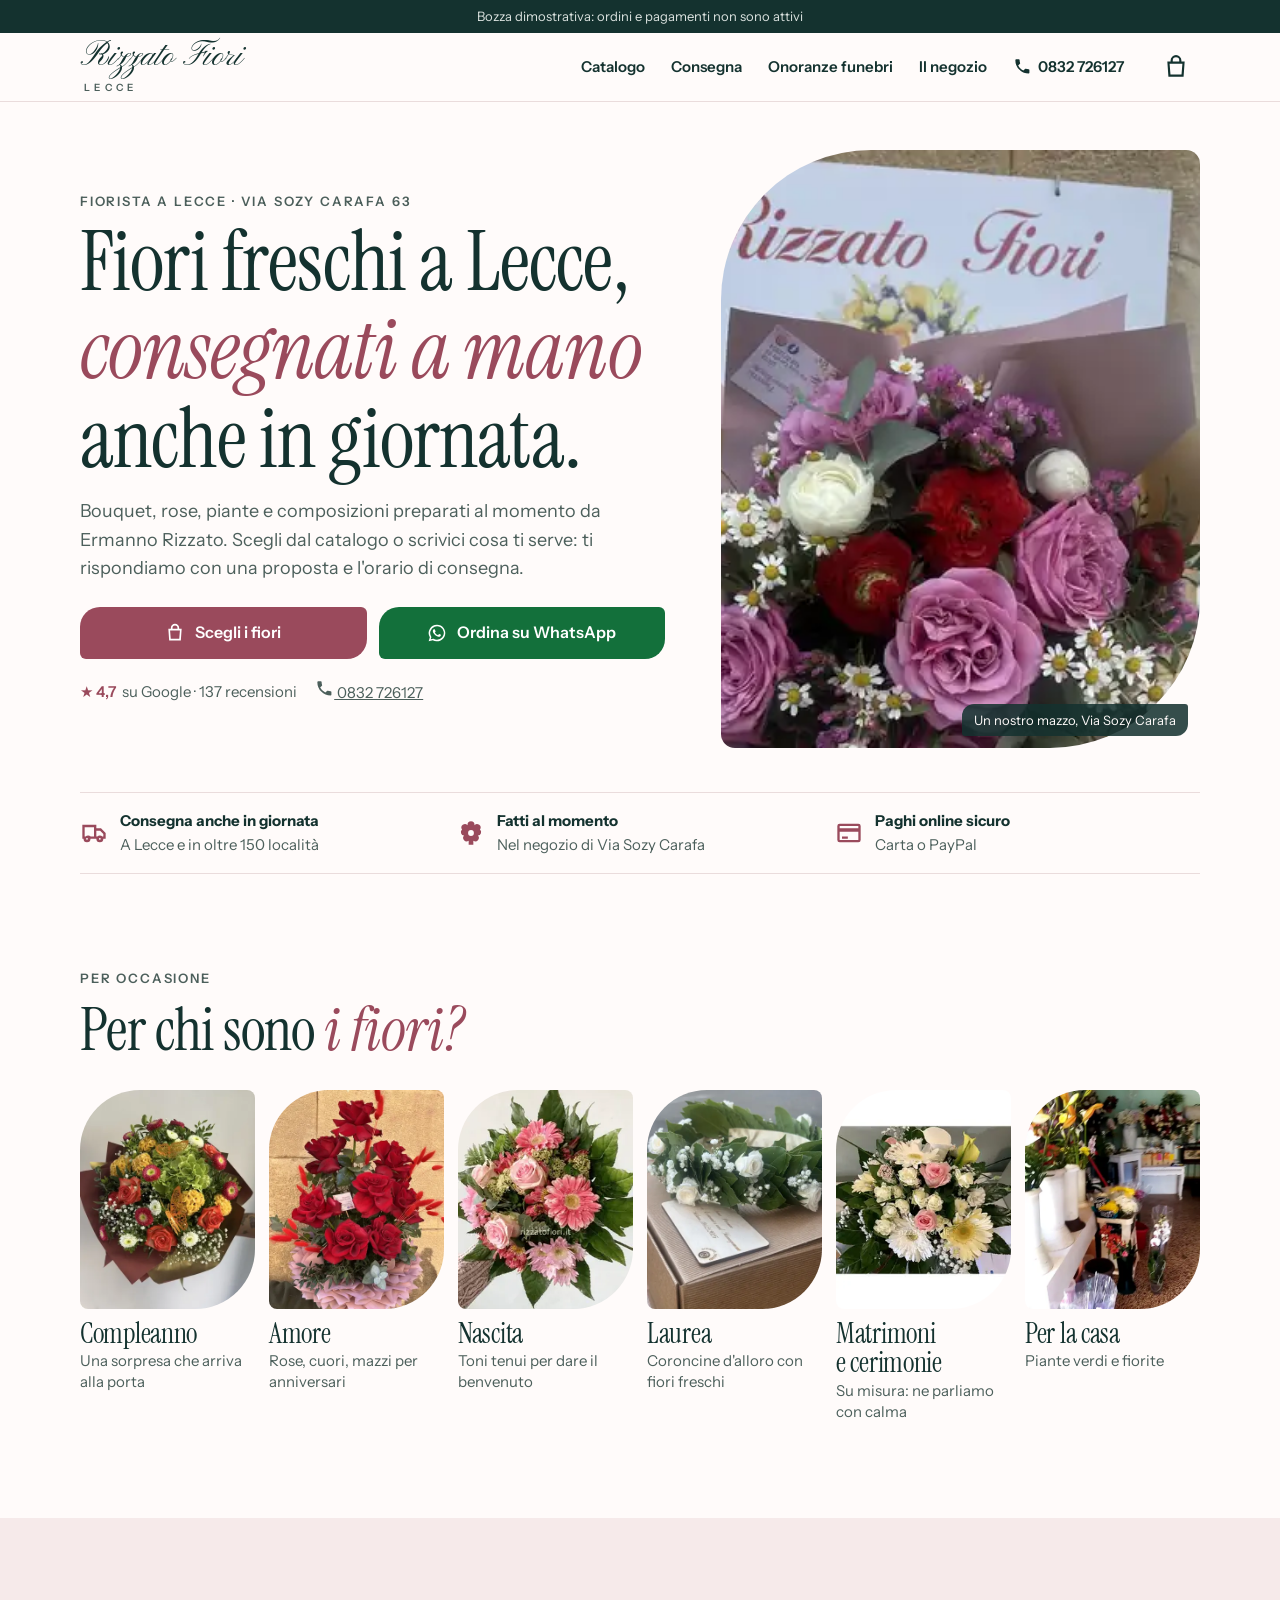
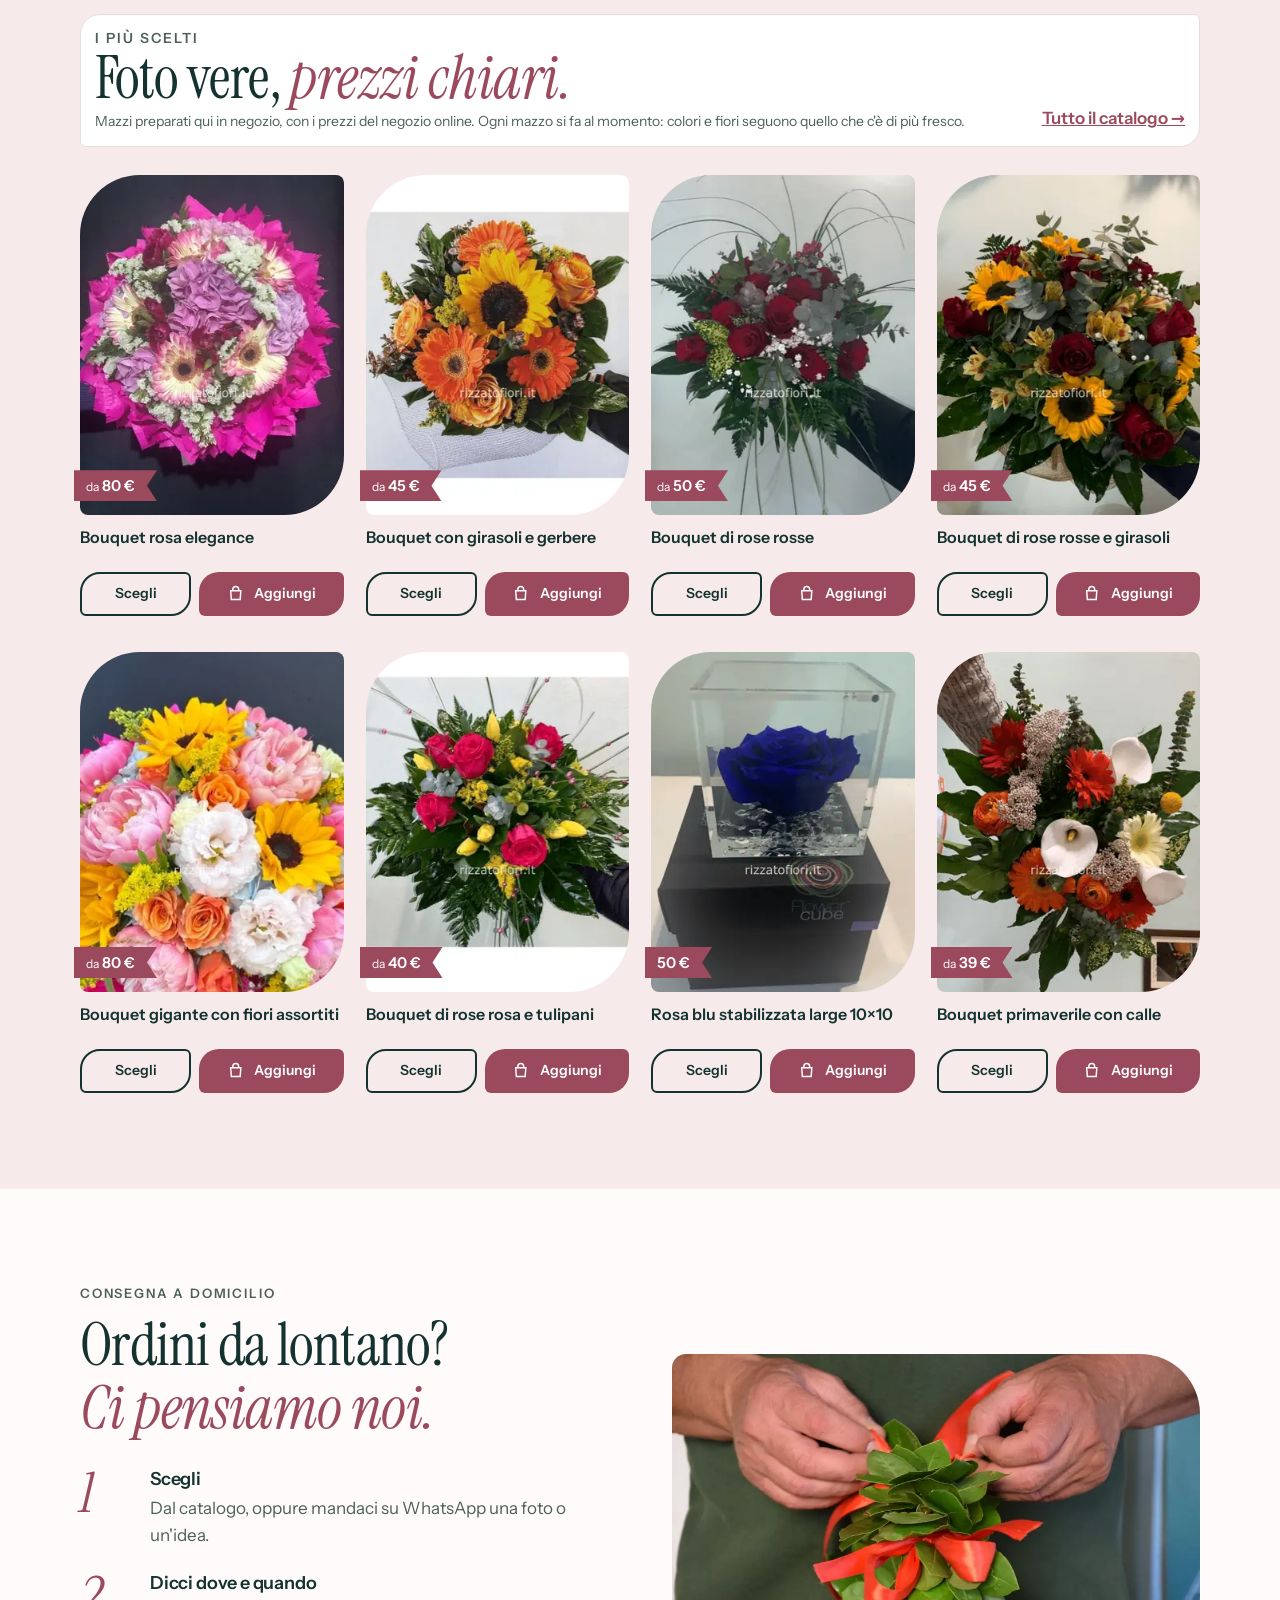
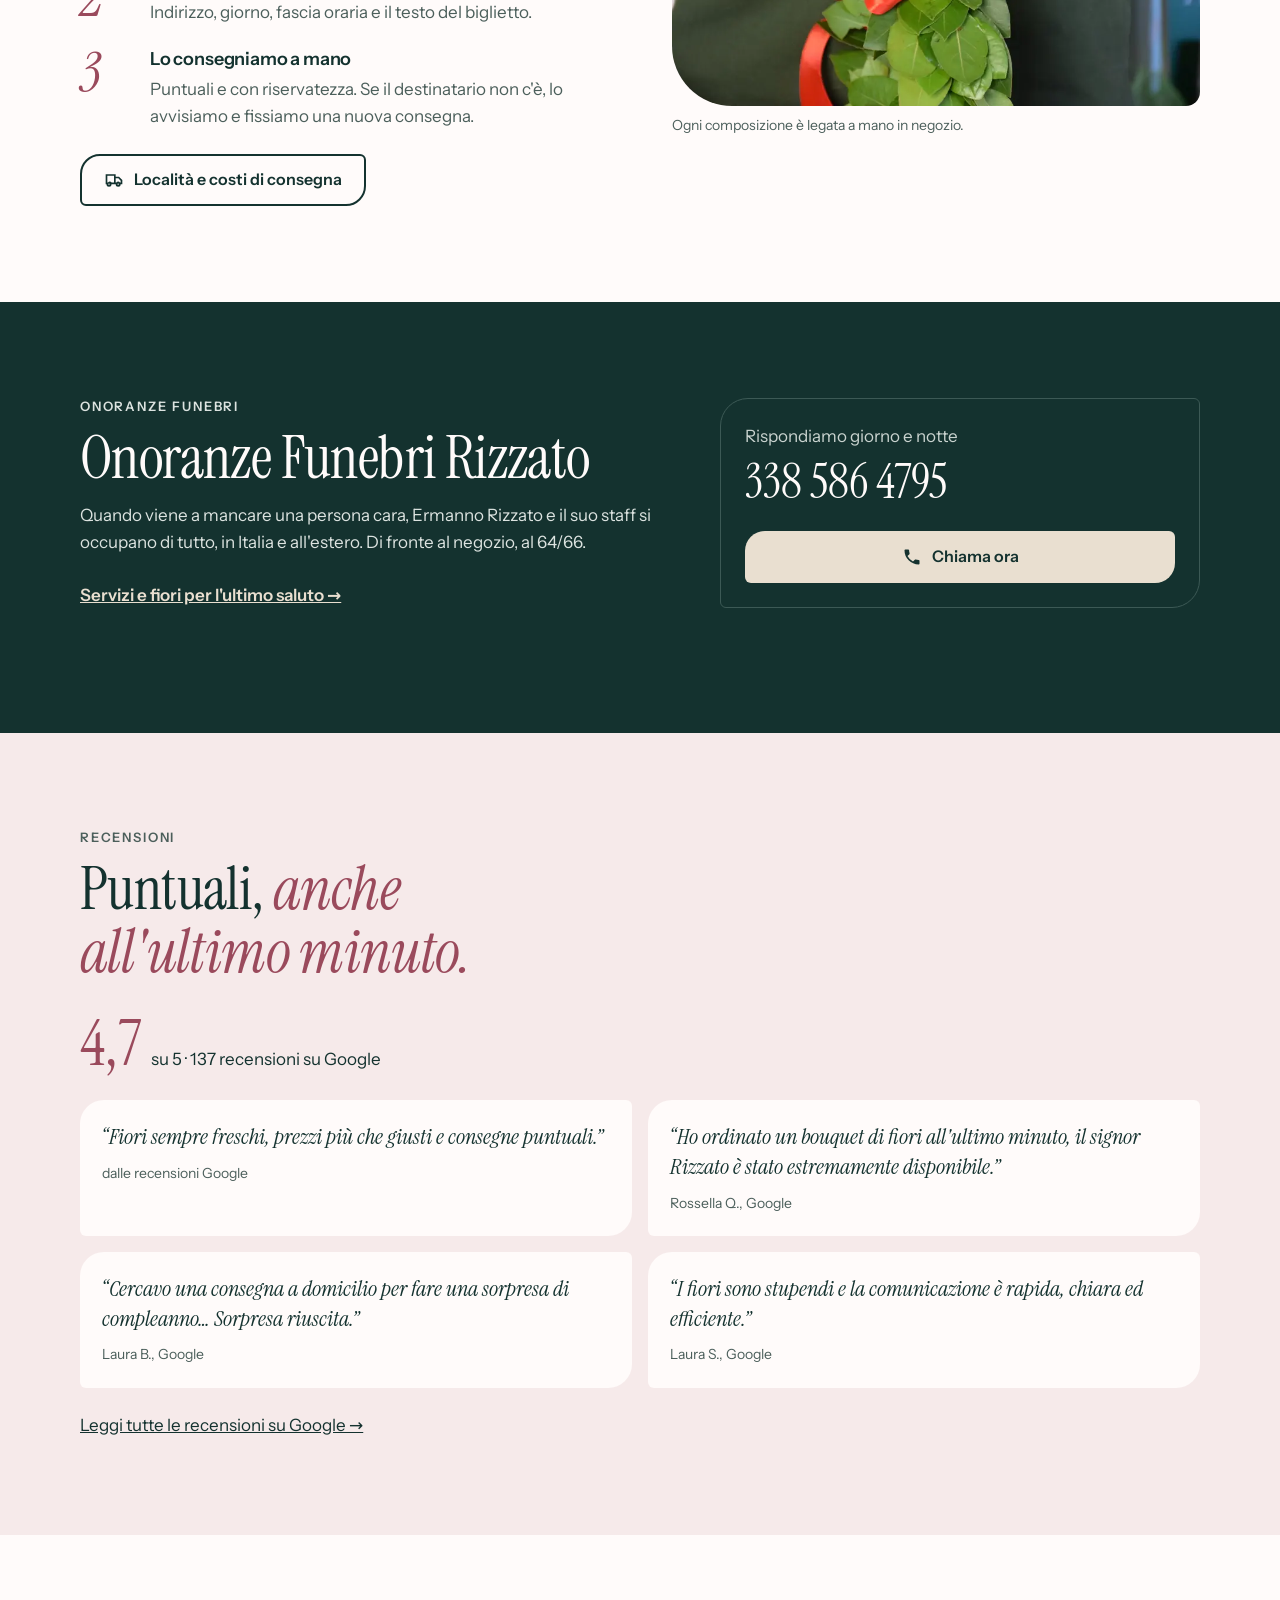
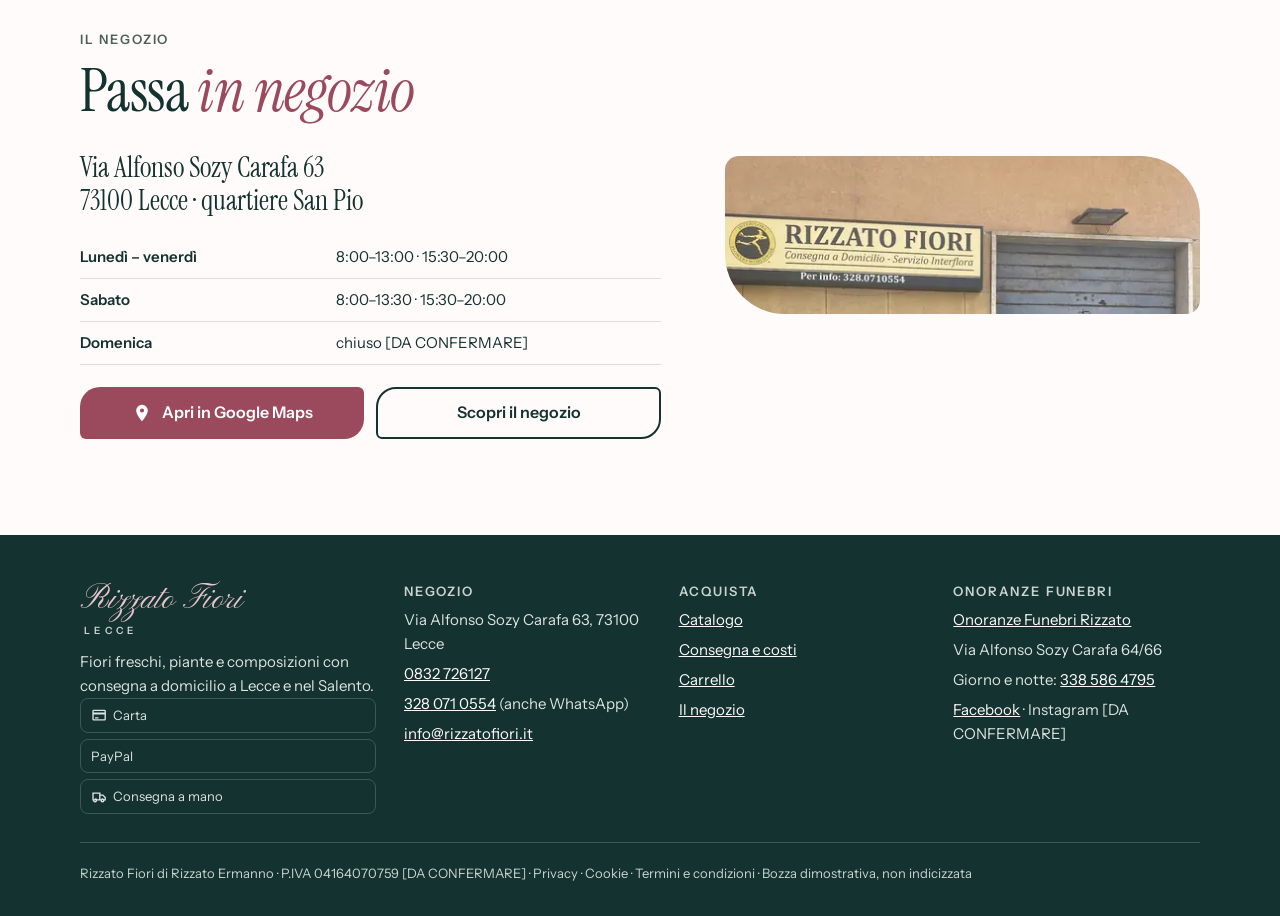
==== commit f0e094ab: "Sito in stile negozio: catalogo con filtri, scheda prodotto, carrello, consegna, onoranze, negozio; " ====
--- a/index.html
+++ b/index.html
@@ -2,21 +2,22 @@
 <html lang="it"><head>
 <meta charset="utf-8"><meta name="viewport" content="width=device-width,initial-scale=1">
 <title>Rizzato Fiori, fiorista a Lecce | Consegna fiori a domicilio</title>
-<meta name="description" content="Bouquet, rose, piante e composizioni preparati al momento in Via Sozy Carafa 63 a Lecce. Consegna a mano anche in giornata. Ordina su WhatsApp o chiama.">
+<meta name="description" content="Bouquet, rose, piante e composizioni preparati al momento in Via Sozy Carafa 63 a Lecce. Consegna a mano anche in giornata. Ordina online o su WhatsApp.">
 <meta name="robots" content="noindex,nofollow">
 <meta name="theme-color" content="#FFFBFA">
 <link rel="canonical" href="https://fraspin02.github.io/rizzato-fiori-bozza/">
 <meta property="og:type" content="website"><meta property="og:locale" content="it_IT"><meta property="og:site_name" content="Rizzato Fiori">
-<meta property="og:title" content="Rizzato Fiori, fiorista a Lecce | Consegna fiori a domicilio"><meta property="og:description" content="Bouquet, rose, piante e composizioni preparati al momento in Via Sozy Carafa 63 a Lecce. Consegna a mano anche in giornata. Ordina su WhatsApp o chiama.">
+<meta property="og:title" content="Rizzato Fiori, fiorista a Lecce | Consegna fiori a domicilio"><meta property="og:description" content="Bouquet, rose, piante e composizioni preparati al momento in Via Sozy Carafa 63 a Lecce. Consegna a mano anche in giornata. Ordina online o su WhatsApp.">
 <meta property="og:url" content="https://fraspin02.github.io/rizzato-fiori-bozza/"><meta property="og:image" content="https://fraspin02.github.io/rizzato-fiori-bozza/img/anteprima.jpg"><meta property="og:image:width" content="1200"><meta property="og:image:height" content="630">
 <link rel="icon" href="favicon.svg" type="image/svg+xml">
-<link rel="preload" href="fonts/instrument-serif.woff2" as="font" type="font/woff2" crossorigin><link rel="preload" href="fonts/instrument-serif-italic.woff2" as="font" type="font/woff2" crossorigin><link rel="preload" as="image" href="img/hero-m-480.webp" imagesrcset="img/hero-m-480.webp 480w, img/hero-m-760.webp 760w" imagesizes="92vw" media="(max-width:959px)" fetchpriority="high"><link rel="preload" as="image" imagesrcset="img/hero-800.webp 800w, img/hero-1100.webp 1100w" imagesizes="480px" media="(min-width:960px)" fetchpriority="high">
+<link rel="preload" href="fonts/instrument-serif.woff2" as="font" type="font/woff2" crossorigin><link rel="preload" href="fonts/instrument-serif-italic.woff2" as="font" type="font/woff2" crossorigin><link rel="preload" href="fonts/pinyon-script.woff2" as="font" type="font/woff2" crossorigin><link rel="preload" as="image" href="img/hero-m-480.webp" imagesrcset="img/hero-m-480.webp 480w, img/hero-m-760.webp 760w" imagesizes="92vw" media="(max-width:959px)" fetchpriority="high"><link rel="preload" as="image" imagesrcset="img/hero-800.webp 800w, img/hero-1100.webp 1100w" imagesizes="480px" media="(min-width:960px)" fetchpriority="high">
 <style>@font-face{font-family:"Instrument Serif";src:url(fonts/instrument-serif.woff2) format("woff2");font-display:swap}
 @font-face{font-family:"Instrument Serif";font-style:italic;src:url(fonts/instrument-serif-italic.woff2) format("woff2");font-display:swap}
+@font-face{font-family:"Pinyon Script";src:url(fonts/pinyon-script.woff2) format("woff2");font-display:swap}
 @font-face{font-family:"Instrument Sans";src:url(fonts/instrument-sans.woff2) format("woff2");font-weight:400 700;font-display:swap}
 :root{
-  --latte:#FFFBFA;--velina:#FBEAF0;--pietra:#E9DFD0;--stelo:#14322F;--stelo-2:#4C5F5B;
-  --fucsia:#C2177A;--fucsia-scuro:#A3115F;--fucsia-logo:#F714BA;--rosa:#F3B6D6;--wa:#13703B;
+  --latte:#FFFBFA;--velina:#F6EAEA;--pietra:#E9DFD0;--stelo:#14322F;--stelo-2:#4C5F5B;
+  --rosa-antico:#9A4A5C;--rosa-antico-scuro:#7A3647;--rosa:#E8C4CC;--wa:#13703B;
   --serif:"Instrument Serif",Georgia,"Times New Roman",serif;
   --sans:"Instrument Sans",system-ui,-apple-system,"Segoe UI",Roboto,sans-serif;
   --p:clamp(56px,14vw,150px);--p-s:clamp(28px,7vw,60px);
@@ -28,23 +29,27 @@
 img{display:block;max-width:100%;height:auto}
 a{color:inherit}
 h1,h2,h3{font-family:var(--serif);font-weight:400;line-height:1.05;margin:0;letter-spacing:-.01em;text-wrap:balance}
-h1 em,h2 em{color:var(--fucsia)}
+h1 em,h2 em{color:var(--rosa-antico)}
 p{margin:0}
 .wrap{max-width:var(--max);margin:0 auto;padding:0 var(--gutter)}
 .salta{position:absolute;left:-9999px}.salta:focus{left:12px;top:12px;z-index:99;background:var(--stelo);color:#fff;padding:10px 14px}
-:focus-visible{outline:3px solid var(--fucsia);outline-offset:3px}
+:focus-visible{outline:3px solid var(--rosa-antico);outline-offset:3px}
 .occhiello{font:600 .8125rem/1.3 var(--sans);letter-spacing:.14em;text-transform:uppercase;color:var(--stelo-2)}
 .icona{width:1.25em;height:1.25em;flex:none;fill:currentColor}
 
 /* testata */
-.testata{position:sticky;top:0;z-index:20;background:rgba(255,251,250,.96);border-bottom:1px solid #f0dde4}
+.testata{position:sticky;top:0;z-index:20;background:rgba(255,251,250,.96);border-bottom:1px solid #EADCDC}
 .testata .wrap{display:grid;grid-template-columns:48px 1fr 48px;align-items:center;min-height:68px}
 .marchio{justify-self:center;text-decoration:none;text-align:center;line-height:1}
-.marchio b{display:block;font:400 1.875rem/1 var(--serif);color:var(--fucsia)}
-.marchio b i{color:var(--fucsia-scuro)}
-.marchio small{display:block;margin-top:2px;font:600 .625rem/1 var(--sans);letter-spacing:.42em;padding-left:.42em;color:var(--stelo-2)}
-.tel-testata{justify-self:end;display:grid;place-items:center;width:48px;height:48px;color:var(--fucsia);text-decoration:none}
-.tel-testata .icona{width:24px;height:24px}
+.marchio b{display:block;font:400 2.125rem/1.05 "Pinyon Script",var(--serif);color:var(--stelo);white-space:nowrap}
+.marchio b i{font-style:normal}
+.marchio small{display:block;margin-top:7px;font:600 .625rem/1 var(--sans);letter-spacing:.42em;padding-left:.42em;color:var(--stelo-2)}
+.carrello-testata{justify-self:end;position:relative;display:grid;place-items:center;width:48px;height:48px;color:var(--stelo);text-decoration:none}
+.carrello-testata .icona{width:26px;height:26px}
+.conta{position:absolute;top:4px;right:2px;min-width:20px;height:20px;padding:0 5px;border-radius:10px;background:var(--rosa-antico);color:#fff;font:600 .75rem/20px var(--sans);text-align:center}
+.avviso-bozza{margin:0;background:var(--stelo);color:#DCE3E0;font-size:.8125rem;text-align:center;padding:6px 12px}
+.tel-ampio{display:inline-flex;align-items:center;gap:6px}
+.nav-ampia a[aria-current]{color:var(--rosa-antico)}
 .menu{justify-self:start}
 .menu summary{list-style:none;cursor:pointer;width:48px;height:48px;display:grid;place-items:center}
 .menu summary::-webkit-details-marker{display:none}
@@ -52,9 +57,10 @@
 .menu[open] summary span{background:transparent;box-shadow:none}
 .menu[open] summary span::before,.menu[open] summary span::after{content:"";display:block;width:24px;height:2px;background:var(--stelo);transform:rotate(45deg)}
 .menu[open] summary span::after{transform:translateY(-2px) rotate(-45deg)}
-.menu nav{position:fixed;left:0;right:0;top:68px;bottom:0;background:var(--latte);padding:24px var(--gutter);display:flex;flex-direction:column;gap:4px;overflow:auto}
-.menu nav a{font:400 2.25rem/1.2 var(--serif);text-decoration:none;padding:8px 0;border-bottom:1px solid #f0dde4}
-.menu nav a.btn{margin-top:20px;font:600 1rem/1 var(--sans);border:0}
+.menu nav{position:fixed;left:0;right:0;top:100px;bottom:0;background:var(--latte);padding:24px var(--gutter);display:flex;flex-direction:column;gap:4px;overflow:auto}
+.menu nav a{font:400 2.25rem/1.2 var(--serif);text-decoration:none;padding:8px 0;border-bottom:1px solid #EADCDC}
+.menu nav a.btn{margin-top:14px;font:600 1rem/1 var(--sans)}
+.menu nav a.btn-wa{border:0}
 .nav-ampia{display:none}
 
 /* pulsanti */
@@ -62,8 +68,8 @@
 .btn:active{transform:translateY(1px)}
 .btn-wa{background:var(--wa);color:#fff}
 .btn-wa:hover{background:#0c5c2f}
-.btn-pieno{background:var(--fucsia);color:#fff}
-.btn-pieno:hover{background:var(--fucsia-scuro)}
+.btn-pieno{background:var(--rosa-antico);color:#fff}
+.btn-pieno:hover{background:var(--rosa-antico-scuro)}
 .btn-vuoto{border-color:var(--stelo);color:var(--stelo);background:transparent}
 .btn-vuoto:hover{background:var(--stelo);color:var(--latte)}
 .azioni{display:flex;flex-wrap:wrap;gap:12px}
@@ -77,7 +83,7 @@
 .hero .sotto{font-size:1.125rem;max-width:34em;color:var(--stelo-2);margin-bottom:24px}
 .fiducia{display:flex;flex-wrap:wrap;gap:8px 18px;margin-top:20px;font-size:.9375rem;color:var(--stelo-2)}
 .fiducia span{display:inline-flex;align-items:center;gap:6px}
-.fiducia .stelle{color:var(--fucsia);font-weight:600}
+.fiducia .stelle{color:var(--rosa-antico);font-weight:600}
 .foto-hero{position:relative;order:-1}
 .foto-hero img{width:100%;aspect-ratio:5/4;object-fit:cover;object-position:50% 35%;border-radius:var(--p) 14px var(--p) 14px}
 .foto-hero figcaption{position:absolute;right:12px;bottom:12px;background:rgba(20,50,47,.86);color:var(--latte);font-size:.8125rem;padding:6px 12px;border-radius:12px 3px 12px 3px}
@@ -103,15 +109,22 @@
 .cordoglio-ingresso u{text-decoration:none;color:var(--pietra);font-weight:600;display:inline-block;margin-top:6px}
 
 /* prodotti */
-.prodotti{display:grid;grid-template-columns:1fr 1fr;gap:28px 14px;list-style:none;margin:0;padding:0}
+.prodotti{display:grid;grid-template-columns:repeat(2,minmax(0,1fr));gap:28px 14px;list-style:none;margin:0;padding:0}
 .prodotto{display:flex;flex-direction:column}
 .prodotto .foto{position:relative;margin-bottom:12px}
 .prodotto img{width:100%;aspect-ratio:31/40;object-fit:cover;background:#fff;border-radius:var(--p-s) 8px var(--p-s) 8px}
-.prodotto.serie img{object-fit:contain;padding:6%;border:1px solid #f0dde4}
-.nastro{position:absolute;left:-6px;bottom:14px;background:var(--fucsia);color:#fff;font:600 .9375rem/1 var(--sans);padding:8px 22px 8px 12px;clip-path:polygon(0 0,100% 0,calc(100% - 10px) 50%,100% 100%,0 100%)}
+.prodotto.serie img{object-fit:contain;padding:6%;border:1px solid #EADCDC}
+.nastro{position:absolute;left:-6px;bottom:14px;background:var(--rosa-antico);color:#fff;font:600 .9375rem/1 var(--sans);padding:8px 22px 8px 12px;clip-path:polygon(0 0,100% 0,calc(100% - 10px) 50%,100% 100%,0 100%)}
 .nastro small{font-weight:400;font-size:.75rem;margin-right:3px}
 .prodotto h3{font:600 1rem/1.3 var(--sans);letter-spacing:0}
-.prodotto .btn{margin-top:auto;min-height:48px;font-size:.875rem;padding:0 12px;width:100%;margin-top:12px}
+.prodotto h3 a{text-decoration:none}
+.prodotto h3 a:hover{color:var(--rosa-antico)}
+.prodotto .foto{display:block}
+.card-azioni{display:grid;grid-template-columns:minmax(0,1fr);gap:8px;margin-top:12px}
+.card-azioni .btn-vuoto{display:none}
+.card-azioni .btn{margin-top:0;min-height:44px;padding:0 8px}
+.prodotto.sobrio .prezzo-sobrio{color:var(--stelo-2);font-size:.9375rem;margin-top:4px}
+.prodotto .btn{min-height:44px;font-size:.875rem;padding:0 12px;width:100%;margin-top:12px}
 .prodotto .spazio{flex:1}
 .altro{margin-top:36px}
 
@@ -119,10 +132,10 @@
 .consegna{display:grid;gap:32px}
 .passi{list-style:none;margin:0;padding:0;display:grid;gap:22px;counter-reset:p}
 .passi li{display:grid;grid-template-columns:56px 1fr;gap:4px 14px;counter-increment:p}
-.passi li::before{content:counter(p);grid-row:span 2;font:italic 400 3.5rem/.9 var(--serif);color:var(--fucsia)}
+.passi li::before{content:counter(p);grid-row:span 2;font:italic 400 3.5rem/.9 var(--serif);color:var(--rosa-antico)}
 .passi h3{font:600 1.125rem/1.3 var(--sans)}
 .passi p{color:var(--stelo-2)}
-.nota{margin-top:24px;padding:16px 18px;border-left:3px solid var(--fucsia);background:var(--latte);font-size:.9375rem;border-radius:0 14px 14px 0}
+.nota{margin-top:24px;padding:16px 18px;border-left:3px solid var(--rosa-antico);background:var(--latte);font-size:.9375rem;border-radius:0 14px 14px 0}
 .consegna figure{margin:0}
 .consegna figure img{width:100%;aspect-ratio:3/2;object-fit:cover;border-radius:14px var(--p-s) 14px var(--p-s)}
 .consegna figcaption{font-size:.875rem;color:var(--stelo-2);margin-top:8px}
@@ -143,7 +156,7 @@
 
 /* recensioni */
 .voto{display:flex;align-items:baseline;gap:10px;margin-bottom:24px}
-.voto b{font:400 4rem/1 var(--serif);color:var(--fucsia)}
+.voto b{font:400 4rem/1 var(--serif);color:var(--rosa-antico)}
 .recensioni{list-style:none;margin:0;padding:0;display:grid;gap:16px}
 .recensioni li{background:var(--latte);padding:22px;border-radius:24px 6px 24px 6px}
 .recensioni q{display:block;font:italic 400 1.375rem/1.35 var(--serif);quotes:"“" "”"}
@@ -153,7 +166,7 @@
 .dove{display:grid;gap:28px}
 .dove img{width:100%;border-radius:14px var(--p-s) 14px var(--p-s)}
 .orari{width:100%;border-collapse:collapse;margin:18px 0 22px;font-size:.9375rem}
-.orari th,.orari td{text-align:left;padding:9px 0;border-bottom:1px solid #eadfe3;font-weight:400;vertical-align:top}
+.orari th,.orari td{text-align:left;padding:9px 0;border-bottom:1px solid #E6DADA;font-weight:400;vertical-align:top}
 .orari th{width:44%;font-weight:600}
 .indirizzo{font:400 1.75rem/1.2 var(--serif)}
 
@@ -167,15 +180,32 @@
 .piede ul{list-style:none;margin:0;padding:0;display:grid;gap:6px}
 .piede .legale{border-top:1px solid #3c5955;padding-top:20px;font-size:.8125rem;color:#C9D3CF}
 
+/* vantaggi */
+.vantaggi{list-style:none;margin:20px 0 0;padding:16px 0;display:grid;gap:12px;border-top:1px solid #EADCDC;border-bottom:1px solid #EADCDC}
+.vantaggi li{display:flex;gap:12px;align-items:center;font-size:.9375rem;color:var(--stelo-2)}
+.vantaggi .icona{width:28px;height:28px;color:var(--rosa-antico)}
+.vantaggi b{display:block;color:var(--stelo)}
+.sez-testa.riga{max-width:none}
+.link-freccia{font-weight:600;color:var(--rosa-antico)}
+.briciole{font-size:.875rem;color:var(--stelo-2);padding:18px 0 4px}
+.briciole a{color:var(--stelo-2)}
+.briciole.chiara,.briciole.chiara a{color:#C9D3CF}
+.titolo-pagina{font-size:clamp(2.5rem,9vw,4rem);margin:8px 0 24px}
+
 /* catalogo */
 .cat-testa{padding:32px 0 8px}
 .cat-testa h1{font-size:clamp(2.75rem,10vw,4.5rem);margin:10px 0 14px}
 .cat-testa p{color:var(--stelo-2);max-width:38em}
-.filtri{position:sticky;top:68px;z-index:10;background:rgba(255,251,250,.97);border-bottom:1px solid #f0dde4}
-.filtri ul{display:flex;gap:8px;overflow-x:auto;list-style:none;margin:0;padding:12px var(--gutter);max-width:var(--max);margin:0 auto;scrollbar-width:none}
-.filtri a{display:inline-flex;align-items:center;min-height:44px;padding:0 16px;border:1.5px solid #e6c6d4;border-radius:16px 4px 16px 4px;white-space:nowrap;text-decoration:none;font-size:.9375rem;font-weight:600}
-.filtri a:hover{border-color:var(--fucsia);color:var(--fucsia)}
-.gruppo{padding:44px 0 8px}
+.barra-cat{position:sticky;top:68px;z-index:10;background:rgba(255,251,250,.97);border-bottom:1px solid #EADCDC}
+.barra-cat .wrap{display:grid;grid-template-columns:minmax(0,1fr);gap:8px;padding-top:10px;padding-bottom:10px}
+.chips{min-width:0;display:flex;gap:8px;overflow-x:auto;scrollbar-width:none;margin:0 calc(var(--gutter)*-1);padding:2px var(--gutter)}
+.chip{flex:none;min-height:44px;padding:0 16px;border:1.5px solid #DDC2C8;border-radius:16px 4px 16px 4px;background:transparent;color:var(--stelo);font:600 .9375rem/1 var(--sans);cursor:pointer;white-space:nowrap}
+.chip[aria-pressed=true]{background:var(--stelo);border-color:var(--stelo);color:var(--latte)}
+.ordina{display:flex;justify-content:space-between;align-items:center;font-size:.875rem;color:var(--stelo-2)}
+.ordina select{margin-left:6px;min-height:40px;border:1px solid #DDC2C8;border-radius:10px;background:var(--latte);color:var(--stelo);font:inherit;padding:0 8px}
+.nota-cordoglio{margin-top:28px;padding:16px 18px;background:var(--stelo);color:var(--latte);border-radius:14px}
+.nota-cordoglio a{color:var(--pietra)}
+.gruppo{padding:28px 0 8px}
 .gruppo .sez-testa{margin-bottom:22px}
 .gruppo .sez-testa h2{font-size:clamp(2rem,7vw,3rem)}
 .gruppo-cordoglio{background:var(--stelo);color:var(--latte);margin-top:44px;padding-bottom:48px}
@@ -187,71 +217,189 @@
 .chiusura .box{background:var(--velina);padding:28px;border-radius:var(--p-s) 8px var(--p-s) 8px;display:grid;gap:16px}
 .chiusura h2{font-size:clamp(2rem,7vw,3rem)}
 
+/* scheda */
+.scheda{display:grid;gap:24px;padding:8px 0 40px}
+.scheda-foto{position:relative;margin:0;width:100%;max-width:480px;justify-self:center}
+.scheda-foto img{width:100%;aspect-ratio:31/40;object-fit:cover;background:#fff;border-radius:var(--p) 14px var(--p) 14px}
+.scheda-foto.serie img{object-fit:contain;padding:8%;border:1px solid #EADCDC}
+.scheda-foto .nastro{bottom:28px;font-size:1.125rem;padding:10px 26px 10px 14px}
+.scheda-info h1{font-size:clamp(2.25rem,8vw,3.5rem);margin:6px 0 10px}
+.scheda-prezzo{display:flex;align-items:baseline;gap:10px;font:400 2rem/1 var(--serif);color:var(--rosa-antico)}
+.scheda-prezzo small{font:400 .8125rem/1 var(--sans);color:var(--stelo-2)}
+.scheda-desc{margin:16px 0 8px;color:var(--stelo-2);display:grid;gap:6px}
+.scheda-form{display:grid;gap:18px;margin-top:18px}
+.misure{border:0;padding:0;margin:0;display:flex;flex-wrap:wrap;gap:10px}
+.misure legend,.campo label,.fascia-oraria legend{font-weight:600;font-size:.9375rem;margin-bottom:8px;padding:0}
+.campo label span{font-weight:400;color:var(--stelo-2)}
+.misura{position:relative;cursor:pointer}
+.misura input{position:absolute;opacity:0}
+.misura span{display:grid;gap:2px;min-width:132px;padding:12px 16px;border:1.5px solid #DDC2C8;border-radius:18px 5px 18px 5px;font-size:.9375rem}
+.misura input:checked+span{border-color:var(--rosa-antico);box-shadow:inset 0 0 0 1px var(--rosa-antico);background:var(--velina)}
+.misura input:focus-visible+span{outline:3px solid var(--rosa-antico);outline-offset:2px}
+.campo{display:grid}
+.campo-riga{display:grid;gap:18px}
+.campo input,.campo select,.campo textarea{width:100%;min-height:48px;padding:10px 12px;border:1.5px solid #DDC2C8;border-radius:12px;background:#fff;color:var(--stelo);font:inherit}
+.campo small{margin-top:6px;color:var(--stelo-2);font-size:.8125rem}
+.qta{display:inline-grid;grid-template-columns:48px 64px 48px;border:1.5px solid #DDC2C8;border-radius:12px;overflow:hidden;width:max-content}
+.qta button{border:0;background:var(--velina);color:var(--stelo);font-size:1.25rem;cursor:pointer;min-height:46px}
+.campo .qta input{border:0;border-radius:0;text-align:center;min-height:46px;padding:0}
+.qta.piccola{grid-template-columns:40px 40px 40px;margin-top:8px}
+.qta.piccola span{display:grid;place-items:center;font-weight:600}
+.scheda-azioni{display:grid;gap:10px}
+.btn-scuro{background:var(--stelo);color:var(--latte)}
+.garanzie{list-style:none;margin:22px 0 0;padding:0;display:grid;gap:10px;font-size:.9375rem;color:var(--stelo-2)}
+.garanzie li{display:flex;gap:10px;align-items:flex-start}
+.garanzie .icona{color:var(--rosa-antico);margin-top:2px}
+.garanzie.piccole{font-size:.875rem;margin-top:16px}
+.info{margin-top:20px;border-top:1px solid #EADCDC;padding-top:14px}
+.info summary{cursor:pointer;font-weight:600;min-height:44px;display:flex;align-items:center}
+.info p{color:var(--stelo-2);font-size:.9375rem}
+.correlati{padding:24px 0 64px;border-top:1px solid #EADCDC}
+.correlati h2{font-size:clamp(1.75rem,6vw,2.5rem);margin-bottom:22px}
+.scheda-sobria .scheda-prezzo{color:var(--stelo);font-size:1.5rem}
+
+/* carrello */
+.carrello{display:grid;gap:28px;padding-bottom:64px}
+.righe{list-style:none;margin:0;padding:0;display:grid;gap:14px}
+.riga{display:grid;grid-template-columns:72px 1fr auto;gap:14px;align-items:start;padding:14px;background:#fff;border:1px solid #EADCDC;border-radius:20px 6px 20px 6px}
+.riga img{width:72px;height:93px;object-fit:cover;border-radius:14px 4px 14px 4px}
+.riga h3{font:600 1rem/1.3 var(--sans)}
+.riga h3 a{text-decoration:none}
+.riga p{font-size:.875rem;color:var(--stelo-2)}
+.riga-prezzo{display:grid;justify-items:end;gap:6px}
+.togli{border:0;background:none;color:var(--stelo-2);text-decoration:underline;cursor:pointer;font:inherit;font-size:.8125rem;min-height:32px}
+.vuoto{display:grid;gap:16px;justify-items:start;padding:24px 0}
+.consegna-form{display:grid;gap:18px;margin-top:28px}
+.consegna-form h2{font-size:1.75rem;margin-top:8px}
+.fascia-oraria{border:0;padding:0;margin:0;display:flex;flex-wrap:wrap;gap:8px 18px}
+.fascia-oraria legend{width:100%}
+.fascia-oraria label{display:flex;align-items:center;gap:8px;min-height:44px}
+.riepilogo{align-self:start;padding:22px;background:var(--velina);border-radius:var(--p-s) 8px var(--p-s) 8px;display:grid;gap:12px}
+.riepilogo h2{font-size:1.75rem}
+.riepilogo dl{display:grid;grid-template-columns:1fr auto;gap:8px;margin:0 0 6px}
+.riepilogo dd{margin:0;text-align:right}
+.riepilogo .tot{font-weight:600;font-size:1.125rem;border-top:1px solid #DDC2C8;padding-top:10px}
+.nota-bozza{font-size:.875rem;background:#fff;padding:10px 12px;border-radius:10px}
+
+/* consegna, onoranze, negozio */
+.cerca{display:grid;gap:6px;max-width:420px;margin-bottom:16px}
+.cerca label{font-weight:600}
+.cerca input{min-height:48px;padding:10px 14px;border:1.5px solid #DDC2C8;border-radius:12px;font:inherit;background:#fff;color:var(--stelo)}
+.tabella-scorre{max-height:460px;overflow:auto;background:#fff;border-radius:16px;border:1px solid #EADCDC}
+.tabella-loc{width:100%;border-collapse:collapse;font-size:.9375rem}
+.tabella-loc th,.tabella-loc td{text-align:left;padding:10px 14px;border-bottom:1px solid #F0E6E6;font-weight:400}
+.tabella-loc thead th{position:sticky;top:0;background:var(--stelo);color:var(--latte);font-weight:600}
+.tabella-loc td:last-child{text-align:right;font-weight:600}
+.buono{list-style:none;margin:0;padding:0;display:grid;gap:14px}
+.buono li{padding:20px;border:1px solid #EADCDC;border-radius:24px 6px 24px 6px}
+.buono h3{font-size:1.5rem;margin-bottom:6px}
+.buono p{color:var(--stelo-2)}
+.onoranze-testa{padding:8px 0 56px}
+.onoranze-testa h1{font-size:clamp(2.5rem,9vw,4.25rem);color:var(--latte);margin:10px 0 14px}
+.onoranze-testa .sotto{color:#DCE3E0;font-size:1.125rem;max-width:34em}
+.galleria{display:grid;grid-template-columns:1fr 1fr;gap:12px}
+.galleria img{width:100%;aspect-ratio:4/5;object-fit:cover;border-radius:var(--p-s) 8px var(--p-s) 8px}
+.galleria img:first-child{grid-column:1/-1;aspect-ratio:5/4}
+.contatti{list-style:none;padding:0;margin:0 0 22px;display:grid;gap:8px}
+.contatti li{display:flex;gap:10px;align-items:center}
+.didascalia{font-size:.875rem;color:var(--stelo-2);margin-top:8px}
+.pagamenti{list-style:none;padding:0;margin:16px 0 0;display:flex;flex-wrap:wrap;gap:8px}
+.pagamenti li{display:inline-flex;gap:6px;align-items:center;font-size:.8125rem;padding:6px 10px;border:1px solid #3c5955;border-radius:8px}
+.avviso{position:fixed;left:16px;right:16px;bottom:16px;z-index:50;max-width:480px;margin:0 auto;background:var(--stelo);color:var(--latte);padding:14px 18px;border-radius:18px 5px 18px 5px;box-shadow:0 10px 30px rgba(20,50,47,.25)}
+.avviso a{color:var(--rosa);font-weight:600}
+[hidden]{display:none!important}
+
 @media (min-width:700px){
+  .vantaggi{grid-template-columns:repeat(3,1fr)}
+  .campo-riga{grid-template-columns:1fr 1fr}
+  .buono{grid-template-columns:1fr 1fr}
+  .galleria{grid-template-columns:repeat(3,1fr)}
+  .galleria img:first-child{grid-column:auto;aspect-ratio:4/5}
   .occasioni{grid-template-columns:repeat(3,1fr)}
-  .prodotti{grid-template-columns:repeat(3,1fr)}
+  .prodotti{grid-template-columns:repeat(3,minmax(0,1fr))}
   .recensioni{grid-template-columns:1fr 1fr}
 }
 @media (min-width:960px){
-  .testata .wrap{grid-template-columns:auto 1fr auto;gap:32px}
-  .menu,.tel-testata{display:none}
+  .testata .wrap{grid-template-columns:auto 1fr auto;gap:28px}
+  .menu{display:none}
   .marchio{justify-self:start;text-align:left}
   .nav-ampia{display:flex;align-items:center;justify-content:flex-end;gap:26px}
   .nav-ampia a{text-decoration:none;font-weight:600;font-size:.9375rem}
-  .nav-ampia a:not(.btn):hover{color:var(--fucsia)}
+  .nav-ampia a:not(.btn):hover{color:var(--rosa-antico)}
   .nav-ampia .btn{min-height:44px;padding:0 18px}
-  .filtri{top:69px}
   .hero{padding:48px 0 24px}
   .hero .wrap{grid-template-columns:1.1fr .9fr;align-items:center;gap:56px}
   .foto-hero{order:0}
   .foto-hero img{aspect-ratio:4/5}
   .sez{padding:96px 0}
-  .prodotti{grid-template-columns:repeat(4,1fr);gap:36px 22px}
+  .prodotti{grid-template-columns:repeat(4,minmax(0,1fr));gap:36px 22px}
+  .card-azioni{grid-template-columns:1fr 1.3fr}
+  .card-azioni .btn-vuoto{display:inline-flex}
   .consegna{grid-template-columns:1fr 1fr;align-items:center;gap:64px}
   .onoranze-griglia{grid-template-columns:1.2fr 1fr;align-items:start;gap:64px}
   .dove{grid-template-columns:1.1fr .9fr;align-items:center;gap:64px}
   .piede .wrap{grid-template-columns:1.2fr 1fr 1fr 1fr}
   .piede .legale{grid-column:1/-1}
   .chiusura .box{grid-template-columns:1fr auto;align-items:center;padding:40px 48px}
+  .sez-testa.riga{display:flex;justify-content:space-between;align-items:flex-end;gap:24px}
+  .barra-cat .wrap{grid-template-columns:minmax(0,1fr) auto;align-items:center}
+  .chips{margin:0;padding:2px 0;flex-wrap:wrap}
+  .ordina{gap:18px}
+  .scheda{grid-template-columns:1fr 1fr;gap:56px;align-items:start;padding-top:16px}
+  .scheda-foto{position:sticky;top:96px}
+  .scheda-azioni{grid-template-columns:1fr 1fr}
+  .carrello{grid-template-columns:1fr 360px;gap:48px}
+  .riepilogo{position:sticky;top:96px}
+  .buono{grid-template-columns:repeat(3,1fr)}
+  .barra-cat{top:69px}
 }
 @media (min-width:1100px){.occasioni{grid-template-columns:repeat(6,1fr)}}
 @media (prefers-reduced-motion:reduce){*{transition:none!important;scroll-behavior:auto!important}}
 </style>
-<script type="application/ld+json">{"@context": "https://schema.org", "@graph": [{"@type": "Florist", "@id": "https://fraspin02.github.io/rizzato-fiori-bozza/#negozio", "name": "Rizzato Fiori", "legalName": "Rizzato Fiori di Rizzato Ermanno", "url": "https://fraspin02.github.io/rizzato-fiori-bozza/", "image": "https://fraspin02.github.io/rizzato-fiori-bozza/img/anteprima.jpg", "telephone": "+39 0832 726127", "email": "info@rizzatofiori.it", "address": {"@type": "PostalAddress", "streetAddress": "Via Alfonso Sozy Carafa 63", "postalCode": "73100", "addressLocality": "Lecce", "addressRegion": "LE", "addressCountry": "IT"}, "geo": {"@type": "GeoCoordinates", "latitude": 40.355542, "longitude": 18.1606892}, "openingHoursSpecification": [{"@type": "OpeningHoursSpecification", "dayOfWeek": ["Monday", "Tuesday", "Wednesday", "Thursday", "Friday"], "opens": "08:00", "closes": "13:00"}, {"@type": "OpeningHoursSpecification", "dayOfWeek": ["Monday", "Tuesday", "Wednesday", "Thursday", "Friday", "Saturday"], "opens": "15:30", "closes": "20:00"}, {"@type": "OpeningHoursSpecification", "dayOfWeek": "Saturday", "opens": "08:00", "closes": "13:30"}], "aggregateRating": {"@type": "AggregateRating", "ratingValue": "4.7", "reviewCount": "137"}, "areaServed": "Lecce e provincia", "sameAs": ["https://www.facebook.com/consegnafiorilecce/"]}, {"@type": "FuneralHome", "name": "Onoranze Funebri Rizzato", "telephone": "+39 338 586 4795", "address": {"@type": "PostalAddress", "streetAddress": "Via Alfonso Sozy Carafa 64/66", "postalCode": "73100", "addressLocality": "Lecce", "addressRegion": "LE", "addressCountry": "IT"}, "openingHoursSpecification": {"@type": "OpeningHoursSpecification", "dayOfWeek": ["Monday", "Tuesday", "Wednesday", "Thursday", "Friday", "Saturday", "Sunday"], "opens": "00:00", "closes": "23:59"}}]}</script>
+<script type="application/ld+json">{"@context": "https://schema.org", "@graph": [{"@type": "Florist", "@id": "https://fraspin02.github.io/rizzato-fiori-bozza/#negozio", "name": "Rizzato Fiori", "legalName": "Rizzato Fiori di Rizzato Ermanno", "url": "https://fraspin02.github.io/rizzato-fiori-bozza/", "image": "https://fraspin02.github.io/rizzato-fiori-bozza/img/anteprima.jpg", "telephone": "+39 0832 726127", "email": "info@rizzatofiori.it", "address": {"@type": "PostalAddress", "streetAddress": "Via Alfonso Sozy Carafa 63", "postalCode": "73100", "addressLocality": "Lecce", "addressRegion": "LE", "addressCountry": "IT"}, "geo": {"@type": "GeoCoordinates", "latitude": 40.355542, "longitude": 18.1606892}, "openingHoursSpecification": [{"@type": "OpeningHoursSpecification", "dayOfWeek": ["Monday", "Tuesday", "Wednesday", "Thursday", "Friday"], "opens": "08:00", "closes": "13:00"}, {"@type": "OpeningHoursSpecification", "dayOfWeek": ["Monday", "Tuesday", "Wednesday", "Thursday", "Friday", "Saturday"], "opens": "15:30", "closes": "20:00"}, {"@type": "OpeningHoursSpecification", "dayOfWeek": "Saturday", "opens": "08:00", "closes": "13:30"}], "aggregateRating": {"@type": "AggregateRating", "ratingValue": "4.7", "reviewCount": "137"}, "areaServed": "Lecce e provincia", "sameAs": ["https://www.facebook.com/consegnafiorilecce/"]}, {"@type": "FuneralHome", "name": "Onoranze Funebri Rizzato", "telephone": "+39 338 586 4795", "url": "https://fraspin02.github.io/rizzato-fiori-bozza/onoranze.html", "address": {"@type": "PostalAddress", "streetAddress": "Via Alfonso Sozy Carafa 64/66", "postalCode": "73100", "addressLocality": "Lecce", "addressRegion": "LE", "addressCountry": "IT"}, "openingHoursSpecification": {"@type": "OpeningHoursSpecification", "dayOfWeek": ["Monday", "Tuesday", "Wednesday", "Thursday", "Friday", "Saturday", "Sunday"], "opens": "00:00", "closes": "23:59"}}]}</script><script src="js/dati.js" defer></script><script src="js/negozio.js" defer></script>
 </head><body><svg width="0" height="0" style="position:absolute" aria-hidden="true">
 <symbol id="i-wa" viewBox="0 0 24 24"><path d="M12 2a10 10 0 0 0-8.6 15.1L2 22l5-1.3A10 10 0 1 0 12 2Zm0 18.2c-1.5 0-3-.4-4.2-1.2l-.3-.2-3 .8.8-2.9-.2-.3A8.2 8.2 0 1 1 12 20.2Zm4.5-6.1c-.2-.1-1.5-.7-1.7-.8-.2-.1-.4-.1-.6.1l-.8 1c-.1.2-.3.2-.5.1a6.7 6.7 0 0 1-3.3-2.9c-.3-.4.2-.4.7-1.4.1-.2 0-.3 0-.4l-.8-1.8c-.2-.5-.4-.4-.6-.4h-.5c-.2 0-.4.1-.6.3-.2.2-.8.8-.8 2s.8 2.3 1 2.5c.1.2 1.6 2.5 4 3.5 1.5.6 2 .7 2.8.6.4-.1 1.5-.6 1.7-1.2.2-.6.2-1.1.1-1.2l-.5-.2Z"/></symbol>
 <symbol id="i-tel" viewBox="0 0 24 24"><path d="M6.6 10.8a15.2 15.2 0 0 0 6.6 6.6l2.2-2.2c.3-.3.7-.4 1-.2 1.1.4 2.3.6 3.6.6.6 0 1 .4 1 1V20c0 .6-.4 1-1 1A17 17 0 0 1 3 4c0-.6.4-1 1-1h3.5c.6 0 1 .4 1 1 0 1.3.2 2.5.6 3.6.1.3 0 .7-.2 1l-2.3 2.2Z"/></symbol>
 <symbol id="i-pin" viewBox="0 0 24 24"><path d="M12 2a7 7 0 0 0-7 7c0 5.2 7 13 7 13s7-7.8 7-13a7 7 0 0 0-7-7Zm0 9.5A2.5 2.5 0 1 1 12 6.5a2.5 2.5 0 0 1 0 5Z"/></symbol>
+<symbol id="i-borsa" viewBox="0 0 24 24"><path d="M7 7V6a5 5 0 0 1 10 0v1h3l-1 14H5L4 7h3Zm2 0h6V6a3 3 0 0 0-6 0v1Zm-2.9 2 .8 10h10.2l.8-10H6.1Z"/></symbol>
+<symbol id="i-camion" viewBox="0 0 24 24"><path d="M2 5h12v3h4l4 4v5h-2a3 3 0 0 1-6 0H9a3 3 0 0 1-6 0H2V5Zm2 2v8h.8a3 3 0 0 1 4.4 0H12V7H4Zm10 3v5h.8a3 3 0 0 1 4.4 0h.8v-2.2L17.2 10H14ZM6 16.2a.8.8 0 1 0 0 1.6.8.8 0 0 0 0-1.6Zm11 0a.8.8 0 1 0 0 1.6.8.8 0 0 0 0-1.6Z"/></symbol>
+<symbol id="i-carta" viewBox="0 0 24 24"><path d="M2 6a2 2 0 0 1 2-2h16a2 2 0 0 1 2 2v12a2 2 0 0 1-2 2H4a2 2 0 0 1-2-2V6Zm2 0v2h16V6H4Zm0 5v7h16v-7H4Zm2 4h5v2H6v-2Z"/></symbol>
+<symbol id="i-fiore" viewBox="0 0 24 24"><path d="M12 2a3 3 0 0 1 3 3v.3A3 3 0 0 1 19.7 9 3 3 0 0 1 18 14.2 3 3 0 0 1 14 18.6V22h-4v-3.4A3 3 0 0 1 6 14.2 3 3 0 0 1 4.3 9 3 3 0 0 1 9 5.3V5a3 3 0 0 1 3-3Zm0 7.5a2.5 2.5 0 1 0 0 5 2.5 2.5 0 0 0 0-5Z"/></symbol>
 </svg><a class="salta" href="#contenuto">Vai al contenuto</a>
+<p class="avviso-bozza">Bozza dimostrativa: ordini e pagamenti non sono attivi</p>
 <header class="testata"><div class="wrap">
-<details class="menu"><summary aria-label="Apri il menu"><span></span></summary><nav aria-label="Menu"><a href="catalogo.html">Catalogo</a><a href="#consegna">Consegna</a><a href="#onoranze">Onoranze funebri</a><a href="#dove">Dove siamo</a><a class="btn btn-wa" href="https://wa.me/393280710554?text=Buongiorno%2C%20vorrei%20ordinare%20dei%20fiori."><svg class="icona" aria-hidden="true"><use href="#i-wa"/></svg> Ordina su WhatsApp</a></nav></details>
-<a class="marchio" href="index.html"><b>Rizzato <i>Fiori</i></b><small>LECCE</small></a>
-<nav class="nav-ampia" aria-label="Principale"><a href="catalogo.html">Catalogo</a><a href="#consegna">Consegna</a><a href="#onoranze">Onoranze funebri</a><a href="#dove">Dove siamo</a><a class="btn btn-wa" href="https://wa.me/393280710554?text=Buongiorno%2C%20vorrei%20ordinare%20dei%20fiori."><svg class="icona" aria-hidden="true"><use href="#i-wa"/></svg> WhatsApp</a></nav>
-<a class="tel-testata" href="tel:+390832726127" aria-label="Chiama il negozio: 0832 726127"><svg class="icona" aria-hidden="true"><use href="#i-tel"/></svg></a>
+<details class="menu"><summary aria-label="Apri il menu"><span></span></summary><nav aria-label="Menu"><a href="index.html">Home</a><a href="catalogo.html">Catalogo</a><a href="consegna.html">Consegna</a><a href="onoranze.html">Onoranze funebri</a><a href="negozio.html">Il negozio</a><a class="btn btn-wa" href="https://wa.me/393280710554?text=Buongiorno%2C%20vorrei%20ordinare%20dei%20fiori."><svg class="icona" aria-hidden="true"><use href="#i-wa"/></svg> Ordina su WhatsApp</a><a class="btn btn-vuoto" href="tel:+390832726127"><svg class="icona" aria-hidden="true"><use href="#i-tel"/></svg> 0832 726127</a></nav></details>
+<a class="marchio" href="index.html"><b>Rizzato Fiori</b><small>LECCE</small></a>
+<nav class="nav-ampia" aria-label="Principale"><a href="catalogo.html">Catalogo</a><a href="consegna.html">Consegna</a><a href="onoranze.html">Onoranze funebri</a><a href="negozio.html">Il negozio</a><a class="tel-ampio" href="tel:+390832726127"><svg class="icona" aria-hidden="true"><use href="#i-tel"/></svg> 0832 726127</a></nav>
+<a class="carrello-testata" href="carrello.html" aria-label="Carrello"><svg class="icona" aria-hidden="true"><use href="#i-borsa"/></svg><span class="conta" data-conta hidden>0</span></a>
 </div></header>
 <main id="contenuto">
 <section class="hero"><div class="wrap">
 <div>
 <p class="occhiello">Fiorista a Lecce · Via Sozy Carafa 63</p>
 <h1>Fiori freschi a Lecce, <em>consegnati a mano</em> anche in giornata.</h1>
-<p class="sotto">Bouquet, rose, piante e composizioni preparati al momento da Ermanno Rizzato. Scrivici cosa ti serve: ti rispondiamo con una proposta e l'orario di consegna.</p>
-<div class="azioni"><a class="btn btn-wa" href="https://wa.me/393280710554?text=Buongiorno%2C%20vorrei%20ordinare%20dei%20fiori.%20Per%3A%20%E2%80%A6%20Consegna%20a%3A%20%E2%80%A6%20Il%20giorno%3A%20%E2%80%A6"><svg class="icona" aria-hidden="true"><use href="#i-wa"/></svg> Ordina su WhatsApp</a><a class="btn btn-vuoto" href="tel:+390832726127"><svg class="icona" aria-hidden="true"><use href="#i-tel"/></svg> Chiama 0832 726127</a></div>
-<p class="fiducia"><span><span class="stelle">★ 4,7</span> su Google · 137 recensioni</span><span>Consegna a Lecce e in oltre 150 località del Salento</span></p>
+<p class="sotto">Bouquet, rose, piante e composizioni preparati al momento da Ermanno Rizzato. Scegli dal catalogo o scrivici cosa ti serve: ti rispondiamo con una proposta e l'orario di consegna.</p>
+<div class="azioni"><a class="btn btn-pieno" href="catalogo.html"><svg class="icona" aria-hidden="true"><use href="#i-borsa"/></svg> Scegli i fiori</a><a class="btn btn-wa" href="https://wa.me/393280710554?text=Buongiorno%2C%20vorrei%20ordinare%20dei%20fiori.%20Per%3A%20%E2%80%A6%20Consegna%20a%3A%20%E2%80%A6%20Il%20giorno%3A%20%E2%80%A6"><svg class="icona" aria-hidden="true"><use href="#i-wa"/></svg> Ordina su WhatsApp</a></div>
+<p class="fiducia"><span><span class="stelle">★ 4,7</span> su Google · 137 recensioni</span><a href="tel:+390832726127"><svg class="icona" aria-hidden="true"><use href="#i-tel"/></svg> 0832 726127</a></p>
 </div>
 <figure class="foto-hero" style="margin:0"><picture><source media="(min-width:960px)" srcset="img/hero-800.webp 800w, img/hero-1100.webp 1100w" sizes="480px" width="800" height="1000"><img src="img/hero-m-480.webp" srcset="img/hero-m-480.webp 480w, img/hero-m-760.webp 760w" sizes="92vw" width="480" height="384" alt="Mazzo di rose lilla e rosse incartato in rosa, davanti al pannello Rizzato Fiori sul muro in pietra leccese" fetchpriority="high" decoding="async"></picture><figcaption>Un nostro mazzo, Via Sozy Carafa</figcaption></figure>
 </div></section>
+<div class="wrap"><ul class="vantaggi">
+<li><svg class="icona" aria-hidden="true"><use href="#i-camion"/></svg><span><b>Consegna anche in giornata</b>A Lecce e in oltre 150 località</span></li>
+<li><svg class="icona" aria-hidden="true"><use href="#i-fiore"/></svg><span><b>Fatti al momento</b>Nel negozio di Via Sozy Carafa</span></li>
+<li><svg class="icona" aria-hidden="true"><use href="#i-carta"/></svg><span><b>Paghi online sicuro</b>Carta o PayPal</span></li>
+</ul></div>
 
 <section class="sez" id="occasioni" aria-labelledby="t-occ"><div class="wrap">
 <div class="sez-testa"><p class="occhiello">Per occasione</p><h2 id="t-occ">Per chi sono <em>i fiori?</em></h2></div>
-<ul class="occasioni"><li><a href="catalogo.html#compleanno"><img src="img/bouquet-autunno-400.webp" srcset="img/bouquet-autunno-400.webp 400w, img/bouquet-autunno-700.webp 700w" sizes="(min-width:1100px) 180px, (min-width:700px) 30vw, 46vw" width="400" height="500" alt="Bouquet arancio e verde con celosia e gerbere" loading="lazy" decoding="async"><h3>Compleanno</h3><p>Una sorpresa che arriva alla porta</p></a></li><li><a href="catalogo.html#amore"><img src="img/rose-rosse-400.webp" srcset="img/rose-rosse-400.webp 400w, img/rose-rosse-700.webp 700w" sizes="(min-width:1100px) 180px, (min-width:700px) 30vw, 46vw" width="400" height="500" alt="Mazzo di rose rosse davanti a un muro in pietra leccese" loading="lazy" decoding="async"><h3>Amore</h3><p>Rose, cuori, mazzi per anniversari</p></a></li><li><a href="catalogo.html#nascita"><img src="img/p717786-240.webp" srcset="img/p717786-240.webp 240w, img/p717786-330.webp 330w, img/p717786-465.webp 465w" sizes="(min-width:1100px) 180px, (min-width:700px) 30vw, 46vw" width="240" height="310" alt="Bouquet di fiori misti rosa" loading="lazy" decoding="async"><h3>Nascita</h3><p>Toni tenui per dare il benvenuto</p></a></li><li><a href="catalogo.html#laurea"><img src="img/laurea-400.webp" srcset="img/laurea-400.webp 400w, img/laurea-700.webp 700w" sizes="(min-width:1100px) 180px, (min-width:700px) 30vw, 46vw" width="400" height="500" alt="Coroncina d&#x27;alloro con rose bianche e gypsophila" loading="lazy" decoding="async"><h3>Laurea</h3><p>Coroncine d'alloro con fiori freschi</p></a></li><li><a href="https://wa.me/393280710554?text=Buongiorno%2C%20vorrei%20parlare%20dei%20fiori%20per%20un%20matrimonio%20/%20una%20cerimonia.%20Data%3A%20%E2%80%A6%20Luogo%3A%20%E2%80%A6"><img src="img/p717790-240.webp" srcset="img/p717790-240.webp 240w, img/p717790-330.webp 330w, img/p717790-465.webp 465w" sizes="(min-width:1100px) 180px, (min-width:700px) 30vw, 46vw" width="240" height="310" alt="Composizione di fiori bianchi" loading="lazy" decoding="async"><h3>Matrimoni e cerimonie</h3><p>Su misura: ne parliamo con calma</p></a></li><li><a href="catalogo.html#casa"><img src="img/negozio-400.webp" srcset="img/negozio-400.webp 400w, img/negozio-700.webp 700w" sizes="(min-width:1100px) 180px, (min-width:700px) 30vw, 46vw" width="400" height="500" alt="L&#x27;interno del negozio con piante e fiori" loading="lazy" decoding="async"><h3>Per la casa</h3><p>Piante verdi e fiorite</p></a></li></ul>
-<a class="cordoglio-ingresso" href="#onoranze"><img src="img/p736747-240.webp" srcset="img/p736747-240.webp 240w, img/p736747-330.webp 330w, img/p736747-465.webp 465w" sizes="96px" width="240" height="310" alt="Composizione funeraria con rose rosa e nastro" loading="lazy" decoding="async"><div><h3>Cordoglio</h3><p>Corone e composizioni per l'ultimo saluto, e le Onoranze Funebri Rizzato.</p><u>Vai alla sezione →</u></div></a>
+<ul class="occasioni"><li><a href="catalogo.html?occ=compleanno"><img src="img/bouquet-autunno-400.webp" srcset="img/bouquet-autunno-400.webp 400w, img/bouquet-autunno-700.webp 700w" sizes="(min-width:1100px) 180px, (min-width:700px) 30vw, 46vw" width="400" height="500" alt="Bouquet arancio e verde con celosia e gerbere" loading="lazy" decoding="async"><h3>Compleanno</h3><p>Una sorpresa che arriva alla porta</p></a></li><li><a href="catalogo.html?occ=amore"><img src="img/rose-rosse-400.webp" srcset="img/rose-rosse-400.webp 400w, img/rose-rosse-700.webp 700w" sizes="(min-width:1100px) 180px, (min-width:700px) 30vw, 46vw" width="400" height="500" alt="Mazzo di rose rosse davanti a un muro in pietra leccese" loading="lazy" decoding="async"><h3>Amore</h3><p>Rose, cuori, mazzi per anniversari</p></a></li><li><a href="catalogo.html?occ=nascita"><img src="img/p717786-240.webp" srcset="img/p717786-240.webp 240w, img/p717786-330.webp 330w, img/p717786-465.webp 465w" sizes="(min-width:1100px) 180px, (min-width:700px) 30vw, 46vw" width="240" height="310" alt="Bouquet di fiori misti rosa" loading="lazy" decoding="async"><h3>Nascita</h3><p>Toni tenui per dare il benvenuto</p></a></li><li><a href="catalogo.html?occ=laurea"><img src="img/laurea-400.webp" srcset="img/laurea-400.webp 400w, img/laurea-700.webp 700w" sizes="(min-width:1100px) 180px, (min-width:700px) 30vw, 46vw" width="400" height="500" alt="Coroncina d&#x27;alloro con rose bianche e gypsophila" loading="lazy" decoding="async"><h3>Laurea</h3><p>Coroncine d'alloro con fiori freschi</p></a></li><li><a href="https://wa.me/393280710554?text=Buongiorno%2C%20vorrei%20parlare%20dei%20fiori%20per%20un%20matrimonio%20/%20una%20cerimonia.%20Data%3A%20%E2%80%A6%20Luogo%3A%20%E2%80%A6"><img src="img/p717790-240.webp" srcset="img/p717790-240.webp 240w, img/p717790-330.webp 330w, img/p717790-465.webp 465w" sizes="(min-width:1100px) 180px, (min-width:700px) 30vw, 46vw" width="240" height="310" alt="Composizione di fiori bianchi" loading="lazy" decoding="async"><h3>Matrimoni e cerimonie</h3><p>Su misura: ne parliamo con calma</p></a></li><li><a href="catalogo.html?occ=casa"><img src="img/negozio-400.webp" srcset="img/negozio-400.webp 400w, img/negozio-700.webp 700w" sizes="(min-width:1100px) 180px, (min-width:700px) 30vw, 46vw" width="400" height="500" alt="L&#x27;interno del negozio con piante e fiori" loading="lazy" decoding="async"><h3>Per la casa</h3><p>Piante verdi e fiorite</p></a></li></ul>
 </div></section>
 
 <section class="sez velina" id="composizioni" aria-labelledby="t-comp"><div class="wrap">
-<div class="sez-testa"><p class="occhiello">Le composizioni</p><h2 id="t-comp">Foto vere, <em>prezzi chiari.</em></h2>
+<div class="sez-testa riga"><div><p class="occhiello">I più scelti</p><h2 id="t-comp">Foto vere, <em>prezzi chiari.</em></h2>
 <p>Mazzi preparati qui in negozio, con i prezzi del negozio online. Ogni mazzo si fa al momento: colori e fiori seguono quello che c'è di più fresco.</p></div>
-<ul class="prodotti"><li class="prodotto"><div class="foto"><img src="img/p742101-240.webp" srcset="img/p742101-240.webp 240w, img/p742101-330.webp 330w, img/p742101-465.webp 465w" sizes="(min-width:960px) 260px, (min-width:700px) 30vw, 46vw" width="240" height="310" alt="Bouquet rosa elegance" loading="lazy" decoding="async"><span class="nastro"><small>da</small>80 €</span></div><h3>Bouquet rosa elegance</h3><span class="spazio"></span><a class="btn btn-wa" href="https://wa.me/393280710554?text=Buongiorno%2C%20vorrei%20ordinare%20%C2%ABBouquet%20rosa%20elegance%C2%BB%20%28da%2080%20%E2%82%AC%29.%20Consegna%20a%3A%20%E2%80%A6%20Il%20giorno%3A%20%E2%80%A6%20Biglietto%3A%20%E2%80%A6"><svg class="icona" aria-hidden="true"><use href="#i-wa"/></svg> Ordina questa composizione</a></li><li class="prodotto"><div class="foto"><img src="img/p717785-240.webp" srcset="img/p717785-240.webp 240w, img/p717785-330.webp 330w, img/p717785-465.webp 465w" sizes="(min-width:960px) 260px, (min-width:700px) 30vw, 46vw" width="240" height="310" alt="Bouquet con girasoli e gerbere" loading="lazy" decoding="async"><span class="nastro"><small>da</small>45 €</span></div><h3>Bouquet con girasoli e gerbere</h3><span class="spazio"></span><a class="btn btn-wa" href="https://wa.me/393280710554?text=Buongiorno%2C%20vorrei%20ordinare%20%C2%ABBouquet%20con%20girasoli%20e%20gerbere%C2%BB%20%28da%2045%20%E2%82%AC%29.%20Consegna%20a%3A%20%E2%80%A6%20Il%20giorno%3A%20%E2%80%A6%20Biglietto%3A%20%E2%80%A6"><svg class="icona" aria-hidden="true"><use href="#i-wa"/></svg> Ordina questa composizione</a></li><li class="prodotto"><div class="foto"><img src="img/p717669-240.webp" srcset="img/p717669-240.webp 240w, img/p717669-330.webp 330w, img/p717669-465.webp 465w" sizes="(min-width:960px) 260px, (min-width:700px) 30vw, 46vw" width="240" height="310" alt="Bouquet di rose rosse" loading="lazy" decoding="async"><span class="nastro"><small>da</small>50 €</span></div><h3>Bouquet di rose rosse</h3><span class="spazio"></span><a class="btn btn-wa" href="https://wa.me/393280710554?text=Buongiorno%2C%20vorrei%20ordinare%20%C2%ABBouquet%20di%20rose%20rosse%C2%BB%20%28da%2050%20%E2%82%AC%29.%20Consegna%20a%3A%20%E2%80%A6%20Il%20giorno%3A%20%E2%80%A6%20Biglietto%3A%20%E2%80%A6"><svg class="icona" aria-hidden="true"><use href="#i-wa"/></svg> Ordina questa composizione</a></li><li class="prodotto"><div class="foto"><img src="img/p717788-240.webp" srcset="img/p717788-240.webp 240w, img/p717788-330.webp 330w, img/p717788-465.webp 465w" sizes="(min-width:960px) 260px, (min-width:700px) 30vw, 46vw" width="240" height="310" alt="Bouquet di rose rosse e girasoli" loading="lazy" decoding="async"><span class="nastro"><small>da</small>45 €</span></div><h3>Bouquet di rose rosse e girasoli</h3><span class="spazio"></span><a class="btn btn-wa" href="https://wa.me/393280710554?text=Buongiorno%2C%20vorrei%20ordinare%20%C2%ABBouquet%20di%20rose%20rosse%20e%20girasoli%C2%BB%20%28da%2045%20%E2%82%AC%29.%20Consegna%20a%3A%20%E2%80%A6%20Il%20giorno%3A%20%E2%80%A6%20Biglietto%3A%20%E2%80%A6"><svg class="icona" aria-hidden="true"><use href="#i-wa"/></svg> Ordina questa composizione</a></li><li class="prodotto"><div class="foto"><img src="img/p742102-240.webp" srcset="img/p742102-240.webp 240w, img/p742102-330.webp 330w, img/p742102-465.webp 465w" sizes="(min-width:960px) 260px, (min-width:700px) 30vw, 46vw" width="240" height="310" alt="Bouquet gigante con fiori assortiti" loading="lazy" decoding="async"><span class="nastro"><small>da</small>80 €</span></div><h3>Bouquet gigante con fiori assortiti</h3><span class="spazio"></span><a class="btn btn-wa" href="https://wa.me/393280710554?text=Buongiorno%2C%20vorrei%20ordinare%20%C2%ABBouquet%20gigante%20con%20fiori%20assortiti%C2%BB%20%28da%2080%20%E2%82%AC%29.%20Consegna%20a%3A%20%E2%80%A6%20Il%20giorno%3A%20%E2%80%A6%20Biglietto%3A%20%E2%80%A6"><svg class="icona" aria-hidden="true"><use href="#i-wa"/></svg> Ordina questa composizione</a></li><li class="prodotto"><div class="foto"><img src="img/p717794-240.webp" srcset="img/p717794-240.webp 240w, img/p717794-330.webp 330w, img/p717794-465.webp 465w" sizes="(min-width:960px) 260px, (min-width:700px) 30vw, 46vw" width="240" height="310" alt="Bouquet di rose rosa e tulipani" loading="lazy" decoding="async"><span class="nastro"><small>da</small>40 €</span></div><h3>Bouquet di rose rosa e tulipani</h3><span class="spazio"></span><a class="btn btn-wa" href="https://wa.me/393280710554?text=Buongiorno%2C%20vorrei%20ordinare%20%C2%ABBouquet%20di%20rose%20rosa%20e%20tulipani%C2%BB%20%28da%2040%20%E2%82%AC%29.%20Consegna%20a%3A%20%E2%80%A6%20Il%20giorno%3A%20%E2%80%A6%20Biglietto%3A%20%E2%80%A6"><svg class="icona" aria-hidden="true"><use href="#i-wa"/></svg> Ordina questa composizione</a></li><li class="prodotto"><div class="foto"><img src="img/p719304-240.webp" srcset="img/p719304-240.webp 240w, img/p719304-330.webp 330w, img/p719304-465.webp 465w" sizes="(min-width:960px) 260px, (min-width:700px) 30vw, 46vw" width="240" height="310" alt="Rosa blu stabilizzata large 10×10" loading="lazy" decoding="async"><span class="nastro">50 €</span></div><h3>Rosa blu stabilizzata large 10×10</h3><span class="spazio"></span><a class="btn btn-wa" href="https://wa.me/393280710554?text=Buongiorno%2C%20vorrei%20ordinare%20%C2%ABRosa%20blu%20stabilizzata%20large%2010%C3%9710%C2%BB%20%2850%20%E2%82%AC%29.%20Consegna%20a%3A%20%E2%80%A6%20Il%20giorno%3A%20%E2%80%A6%20Biglietto%3A%20%E2%80%A6"><svg class="icona" aria-hidden="true"><use href="#i-wa"/></svg> Ordina questa composizione</a></li><li class="prodotto"><div class="foto"><img src="img/p717791-240.webp" srcset="img/p717791-240.webp 240w, img/p717791-330.webp 330w, img/p717791-465.webp 465w" sizes="(min-width:960px) 260px, (min-width:700px) 30vw, 46vw" width="240" height="310" alt="Bouquet primaverile con calle" loading="lazy" decoding="async"><span class="nastro"><small>da</small>39 €</span></div><h3>Bouquet primaverile con calle</h3><span class="spazio"></span><a class="btn btn-wa" href="https://wa.me/393280710554?text=Buongiorno%2C%20vorrei%20ordinare%20%C2%ABBouquet%20primaverile%20con%20calle%C2%BB%20%28da%2039%20%E2%82%AC%29.%20Consegna%20a%3A%20%E2%80%A6%20Il%20giorno%3A%20%E2%80%A6%20Biglietto%3A%20%E2%80%A6"><svg class="icona" aria-hidden="true"><use href="#i-wa"/></svg> Ordina questa composizione</a></li></ul>
-<div class="altro"><a class="btn btn-pieno" href="catalogo.html">Vedi tutto il catalogo →</a></div>
+<a class="link-freccia" href="catalogo.html">Tutto il catalogo →</a></div>
+<ul class="prodotti"><li class="prodotto" data-occ="amore" data-prezzo="80"><a class="foto" href="prodotto.html?id=742101" tabindex="-1"><img src="img/p742101-240.webp" srcset="img/p742101-240.webp 240w, img/p742101-330.webp 330w, img/p742101-465.webp 465w" sizes="(min-width:960px) 260px, (min-width:700px) 30vw, 46vw" width="240" height="310" alt="Bouquet rosa elegance" loading="lazy" decoding="async"><span class="nastro"><small>da</small>80 €</span></a><h3><a href="prodotto.html?id=742101">Bouquet rosa elegance</a></h3><span class="spazio"></span><div class="card-azioni"><a class="btn btn-vuoto" href="prodotto.html?id=742101">Scegli</a><button class="btn btn-pieno aggiungi" type="button" data-id="742101" aria-label="Aggiungi al carrello: Bouquet rosa elegance"><svg class="icona" aria-hidden="true"><use href="#i-borsa"/></svg> Aggiungi</button></div></li><li class="prodotto" data-occ="compleanno" data-prezzo="45"><a class="foto" href="prodotto.html?id=717785" tabindex="-1"><img src="img/p717785-240.webp" srcset="img/p717785-240.webp 240w, img/p717785-330.webp 330w, img/p717785-465.webp 465w" sizes="(min-width:960px) 260px, (min-width:700px) 30vw, 46vw" width="240" height="310" alt="Bouquet con girasoli e gerbere" loading="lazy" decoding="async"><span class="nastro"><small>da</small>45 €</span></a><h3><a href="prodotto.html?id=717785">Bouquet con girasoli e gerbere</a></h3><span class="spazio"></span><div class="card-azioni"><a class="btn btn-vuoto" href="prodotto.html?id=717785">Scegli</a><button class="btn btn-pieno aggiungi" type="button" data-id="717785" aria-label="Aggiungi al carrello: Bouquet con girasoli e gerbere"><svg class="icona" aria-hidden="true"><use href="#i-borsa"/></svg> Aggiungi</button></div></li><li class="prodotto" data-occ="amore" data-prezzo="50"><a class="foto" href="prodotto.html?id=717669" tabindex="-1"><img src="img/p717669-240.webp" srcset="img/p717669-240.webp 240w, img/p717669-330.webp 330w, img/p717669-465.webp 465w" sizes="(min-width:960px) 260px, (min-width:700px) 30vw, 46vw" width="240" height="310" alt="Bouquet di rose rosse" loading="lazy" decoding="async"><span class="nastro"><small>da</small>50 €</span></a><h3><a href="prodotto.html?id=717669">Bouquet di rose rosse</a></h3><span class="spazio"></span><div class="card-azioni"><a class="btn btn-vuoto" href="prodotto.html?id=717669">Scegli</a><button class="btn btn-pieno aggiungi" type="button" data-id="717669" aria-label="Aggiungi al carrello: Bouquet di rose rosse"><svg class="icona" aria-hidden="true"><use href="#i-borsa"/></svg> Aggiungi</button></div></li><li class="prodotto" data-occ="amore" data-prezzo="45"><a class="foto" href="prodotto.html?id=717788" tabindex="-1"><img src="img/p717788-240.webp" srcset="img/p717788-240.webp 240w, img/p717788-330.webp 330w, img/p717788-465.webp 465w" sizes="(min-width:960px) 260px, (min-width:700px) 30vw, 46vw" width="240" height="310" alt="Bouquet di rose rosse e girasoli" loading="lazy" decoding="async"><span class="nastro"><small>da</small>45 €</span></a><h3><a href="prodotto.html?id=717788">Bouquet di rose rosse e girasoli</a></h3><span class="spazio"></span><div class="card-azioni"><a class="btn btn-vuoto" href="prodotto.html?id=717788">Scegli</a><button class="btn btn-pieno aggiungi" type="button" data-id="717788" aria-label="Aggiungi al carrello: Bouquet di rose rosse e girasoli"><svg class="icona" aria-hidden="true"><use href="#i-borsa"/></svg> Aggiungi</button></div></li><li class="prodotto" data-occ="compleanno" data-prezzo="80"><a class="foto" href="prodotto.html?id=742102" tabindex="-1"><img src="img/p742102-240.webp" srcset="img/p742102-240.webp 240w, img/p742102-330.webp 330w, img/p742102-465.webp 465w" sizes="(min-width:960px) 260px, (min-width:700px) 30vw, 46vw" width="240" height="310" alt="Bouquet gigante con fiori assortiti" loading="lazy" decoding="async"><span class="nastro"><small>da</small>80 €</span></a><h3><a href="prodotto.html?id=742102">Bouquet gigante con fiori assortiti</a></h3><span class="spazio"></span><div class="card-azioni"><a class="btn btn-vuoto" href="prodotto.html?id=742102">Scegli</a><button class="btn btn-pieno aggiungi" type="button" data-id="742102" aria-label="Aggiungi al carrello: Bouquet gigante con fiori assortiti"><svg class="icona" aria-hidden="true"><use href="#i-borsa"/></svg> Aggiungi</button></div></li><li class="prodotto" data-occ="amore" data-prezzo="40"><a class="foto" href="prodotto.html?id=717794" tabindex="-1"><img src="img/p717794-240.webp" srcset="img/p717794-240.webp 240w, img/p717794-330.webp 330w, img/p717794-465.webp 465w" sizes="(min-width:960px) 260px, (min-width:700px) 30vw, 46vw" width="240" height="310" alt="Bouquet di rose rosa e tulipani" loading="lazy" decoding="async"><span class="nastro"><small>da</small>40 €</span></a><h3><a href="prodotto.html?id=717794">Bouquet di rose rosa e tulipani</a></h3><span class="spazio"></span><div class="card-azioni"><a class="btn btn-vuoto" href="prodotto.html?id=717794">Scegli</a><button class="btn btn-pieno aggiungi" type="button" data-id="717794" aria-label="Aggiungi al carrello: Bouquet di rose rosa e tulipani"><svg class="icona" aria-hidden="true"><use href="#i-borsa"/></svg> Aggiungi</button></div></li><li class="prodotto" data-occ="stabilizzate" data-prezzo="50"><a class="foto" href="prodotto.html?id=719304" tabindex="-1"><img src="img/p719304-240.webp" srcset="img/p719304-240.webp 240w, img/p719304-330.webp 330w, img/p719304-465.webp 465w" sizes="(min-width:960px) 260px, (min-width:700px) 30vw, 46vw" width="240" height="310" alt="Rosa blu stabilizzata large 10×10" loading="lazy" decoding="async"><span class="nastro">50 €</span></a><h3><a href="prodotto.html?id=719304">Rosa blu stabilizzata large 10×10</a></h3><span class="spazio"></span><div class="card-azioni"><a class="btn btn-vuoto" href="prodotto.html?id=719304">Scegli</a><button class="btn btn-pieno aggiungi" type="button" data-id="719304" aria-label="Aggiungi al carrello: Rosa blu stabilizzata large 10×10"><svg class="icona" aria-hidden="true"><use href="#i-borsa"/></svg> Aggiungi</button></div></li><li class="prodotto" data-occ="compleanno" data-prezzo="39"><a class="foto" href="prodotto.html?id=717791" tabindex="-1"><img src="img/p717791-240.webp" srcset="img/p717791-240.webp 240w, img/p717791-330.webp 330w, img/p717791-465.webp 465w" sizes="(min-width:960px) 260px, (min-width:700px) 30vw, 46vw" width="240" height="310" alt="Bouquet primaverile con calle" loading="lazy" decoding="async"><span class="nastro"><small>da</small>39 €</span></a><h3><a href="prodotto.html?id=717791">Bouquet primaverile con calle</a></h3><span class="spazio"></span><div class="card-azioni"><a class="btn btn-vuoto" href="prodotto.html?id=717791">Scegli</a><button class="btn btn-pieno aggiungi" type="button" data-id="717791" aria-label="Aggiungi al carrello: Bouquet primaverile con calle"><svg class="icona" aria-hidden="true"><use href="#i-borsa"/></svg> Aggiungi</button></div></li></ul>
 </div></section>
 
 <section class="sez" id="consegna" aria-labelledby="t-cons"><div class="wrap consegna">
@@ -262,24 +410,16 @@
 <li><h3>Dicci dove e quando</h3><p>Indirizzo, giorno, fascia oraria e il testo del biglietto.</p></li>
 <li><h3>Lo consegniamo a mano</h3><p>Puntuali e con riservatezza. Se il destinatario non c'è, lo avvisiamo e fissiamo una nuova consegna.</p></li>
 </ol>
-<p class="nota">Consegna in giornata per gli ordini entro le [DA CONFERMARE]. Lecce città: [DA CONFERMARE: gratuita o 10 €]. Nei giorni di festa (San Valentino, Festa della Mamma, Natale) la consegna può essere anticipata al giorno prima.</p>
+<p style="margin-top:24px"><a class="btn btn-vuoto" href="consegna.html"><svg class="icona" aria-hidden="true"><use href="#i-camion"/></svg> Località e costi di consegna</a></p>
 </div>
 <figure><img src="img/nastro-480.webp" srcset="img/nastro-480.webp 480w, img/nastro-900.webp 900w" sizes="(min-width:960px) 540px, 92vw" width="480" height="320" alt="Le mani di Ermanno legano un nastro arancio a una coroncina" loading="lazy" decoding="async"><figcaption>Ogni composizione è legata a mano in negozio.</figcaption></figure>
 </div></section>
 
-<section class="sez onoranze" id="onoranze" aria-labelledby="t-on"><div class="wrap onoranze-griglia">
-<div>
+<section class="sez onoranze onoranze-breve" aria-labelledby="t-on"><div class="wrap onoranze-griglia">
 <div class="sez-testa"><p class="occhiello">Onoranze funebri</p><h2 id="t-on">Onoranze Funebri Rizzato</h2>
-<p>Quando viene a mancare una persona cara, Ermanno Rizzato e il suo staff si occupano di tutto: servizi funebri in Italia e all'estero, cremazioni, trasferimento della salma per chi deve rientrare nel proprio Paese.</p></div>
-<blockquote>«In momenti come questi, riuscire a trovare dei professionisti a questi livelli è cosa rara.»<cite>Roberto D., recensione Google</cite></blockquote>
-</div>
-<div class="recapito">
-<p>Rispondiamo giorno e notte</p>
-<a class="numero" href="tel:+393385864795">338 586 4795</a>
-<p>Via Alfonso Sozy Carafa 64/66, di fronte al negozio</p>
-<a class="btn btn-pietra" href="tel:+393385864795"><svg class="icona" aria-hidden="true"><use href="#i-tel"/></svg> Chiama ora</a>
-<p style="margin-top:18px"><a class="link-chiaro" href="catalogo.html#cordoglio">Fiori per l'ultimo saluto →</a></p>
-</div>
+<p>Quando viene a mancare una persona cara, Ermanno Rizzato e il suo staff si occupano di tutto, in Italia e all'estero. Di fronte al negozio, al 64/66.</p>
+<p style="margin-top:14px"><a class="link-chiaro" href="onoranze.html">Servizi e fiori per l'ultimo saluto →</a></p></div>
+<div class="recapito"><p>Rispondiamo giorno e notte</p><a class="numero" href="tel:+393385864795">338 586 4795</a><a class="btn btn-pietra" href="tel:+393385864795"><svg class="icona" aria-hidden="true"><use href="#i-tel"/></svg> Chiama ora</a></div>
 </div></section>
 
 <section class="sez velina" id="recensioni" aria-labelledby="t-rec"><div class="wrap">
@@ -291,22 +431,23 @@
 
 <section class="sez" id="dove" aria-labelledby="t-dove"><div class="wrap dove">
 <div>
-<div class="sez-testa"><p class="occhiello">Dove siamo</p><h2 id="t-dove">Passa <em>in negozio</em></h2></div>
+<div class="sez-testa"><p class="occhiello">Il negozio</p><h2 id="t-dove">Passa <em>in negozio</em></h2></div>
 <p class="indirizzo">Via Alfonso Sozy Carafa 63<br>73100 Lecce · quartiere San Pio</p>
 <table class="orari"><caption class="salta">Orari di apertura</caption>
 <tr><th scope="row">Lunedì – venerdì</th><td>8:00–13:00 · 15:30–20:00</td></tr>
 <tr><th scope="row">Sabato</th><td>8:00–13:30 · 15:30–20:00</td></tr>
 <tr><th scope="row">Domenica</th><td>chiuso [DA CONFERMARE]</td></tr></table>
-<div class="azioni"><a class="btn btn-pieno" href="https://www.google.com/maps/search/?api=1&query=Rizzato+Ermanno+Fiori+Via+Alfonso+Sozy+Carafa+63+Lecce"><svg class="icona" aria-hidden="true"><use href="#i-pin"/></svg> Apri in Google Maps</a><a class="btn btn-vuoto" href="tel:+393280710554"><svg class="icona" aria-hidden="true"><use href="#i-tel"/></svg> 328 071 0554</a></div>
+<div class="azioni"><a class="btn btn-pieno" href="https://www.google.com/maps/search/?api=1&query=Rizzato+Ermanno+Fiori+Via+Alfonso+Sozy+Carafa+63+Lecce"><svg class="icona" aria-hidden="true"><use href="#i-pin"/></svg> Apri in Google Maps</a><a class="btn btn-vuoto" href="negozio.html">Scopri il negozio</a></div>
 </div>
 <img src="img/insegna-480.webp" srcset="img/insegna-480.webp 480w, img/insegna-900.webp 900w" sizes="(min-width:960px) 480px, 92vw" width="480" height="160" alt="L&#x27;insegna del negozio: Rizzato Fiori, consegna a domicilio, servizio Interflora" loading="lazy" decoding="async">
-</div></section>
-</main>
+</div></section></main>
 <footer class="piede"><div class="wrap">
-<div><a class="marchio" href="index.html"><b>Rizzato <i>Fiori</i></b><small>LECCE</small></a><p style="margin-top:14px">Fiori freschi, piante e composizioni con consegna a domicilio a Lecce e nel Salento.</p></div>
+<div><a class="marchio" href="index.html"><b>Rizzato Fiori</b><small>LECCE</small></a><p style="margin-top:14px">Fiori freschi, piante e composizioni con consegna a domicilio a Lecce e nel Salento.</p>
+<ul class="pagamenti" aria-label="Pagamenti"><li><svg class="icona" aria-hidden="true"><use href="#i-carta"/></svg> Carta</li><li>PayPal</li><li><svg class="icona" aria-hidden="true"><use href="#i-camion"/></svg> Consegna a mano</li></ul></div>
 <div><h2>Negozio</h2><ul><li>Via Alfonso Sozy Carafa 63, 73100 Lecce</li><li><a href="tel:+390832726127">0832 726127</a></li><li><a href="tel:+393280710554">328 071 0554</a> (anche WhatsApp)</li><li><a href="mailto:info@rizzatofiori.it">info@rizzatofiori.it</a></li></ul></div>
-<div><h2>Onoranze funebri</h2><ul><li>Via Alfonso Sozy Carafa 64/66</li><li>Giorno e notte: <a href="tel:+393385864795">338 586 4795</a></li></ul></div>
-<div><h2>Seguici</h2><ul><li><a href="https://www.facebook.com/consegnafiorilecce/">Facebook</a></li><li>Instagram [DA CONFERMARE]</li><li><a href="catalogo.html">Catalogo</a></li></ul></div>
-<p class="legale">Rizzato Fiori di Rizzato Ermanno · P.IVA 04164070759 [DA CONFERMARE] · Privacy e cookie · Bozza dimostrativa, non indicizzata</p>
+<div><h2>Acquista</h2><ul><li><a href="catalogo.html">Catalogo</a></li><li><a href="consegna.html">Consegna e costi</a></li><li><a href="carrello.html">Carrello</a></li><li><a href="negozio.html">Il negozio</a></li></ul></div>
+<div><h2>Onoranze funebri</h2><ul><li><a href="onoranze.html">Onoranze Funebri Rizzato</a></li><li>Via Alfonso Sozy Carafa 64/66</li><li>Giorno e notte: <a href="tel:+393385864795">338 586 4795</a></li><li><a href="https://www.facebook.com/consegnafiorilecce/">Facebook</a> · Instagram [DA CONFERMARE]</li></ul></div>
+<p class="legale">Rizzato Fiori di Rizzato Ermanno · P.IVA 04164070759 [DA CONFERMARE] · Privacy · Cookie · Termini e condizioni · Bozza dimostrativa, non indicizzata</p>
 </div></footer>
+<div class="avviso" role="status" aria-live="polite" hidden></div>
 </body></html>
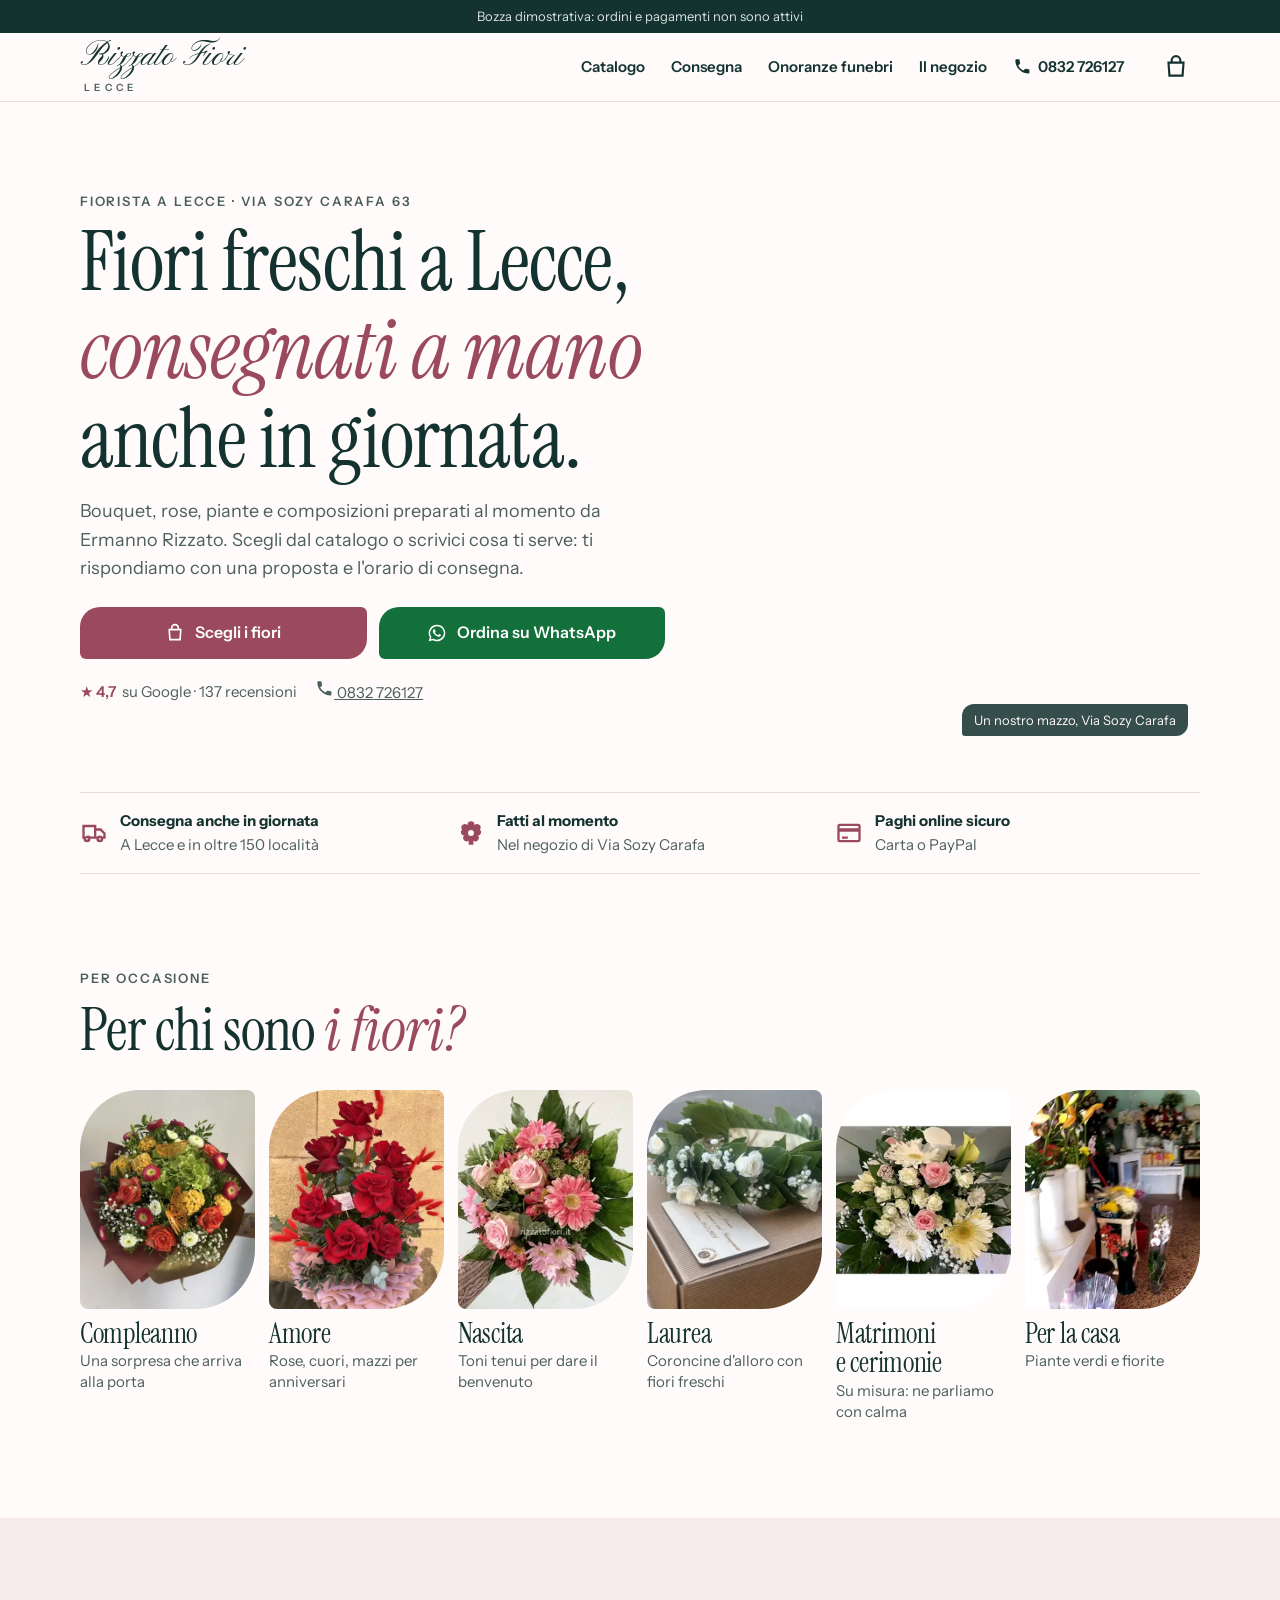
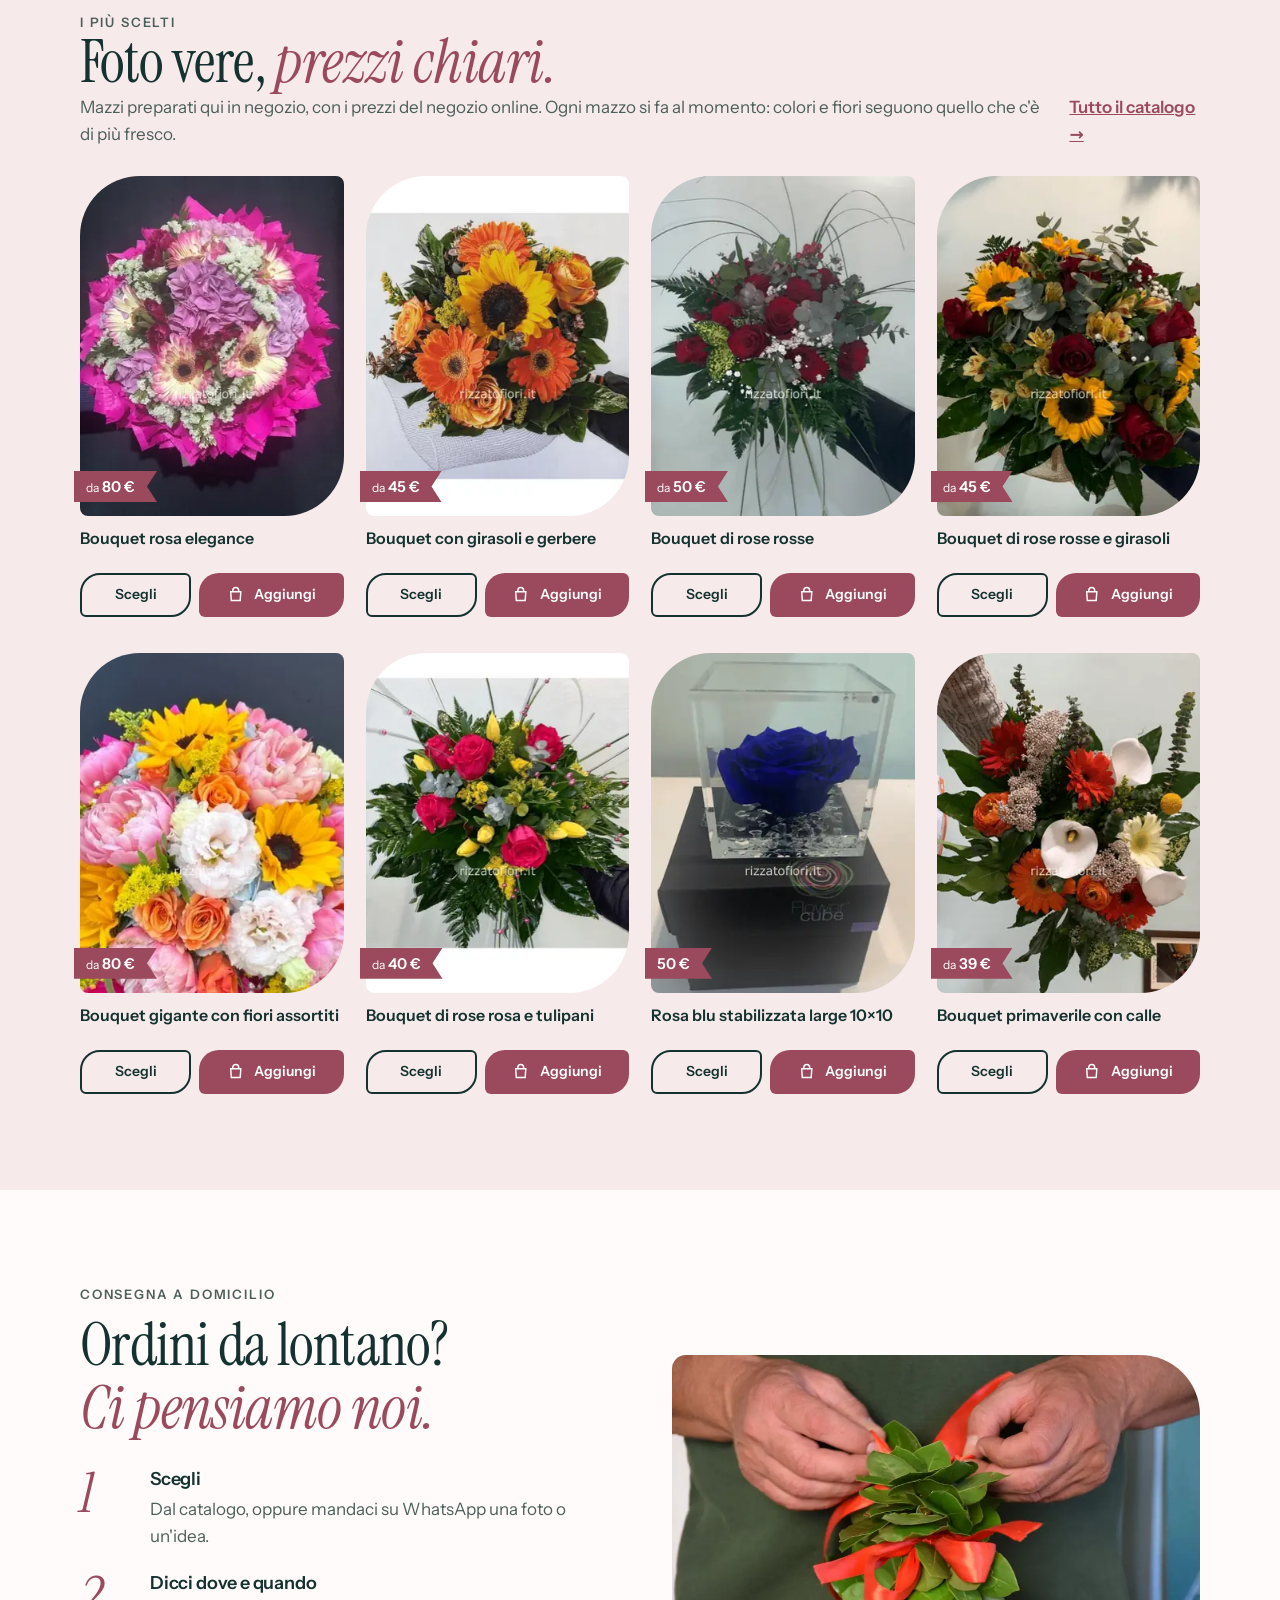
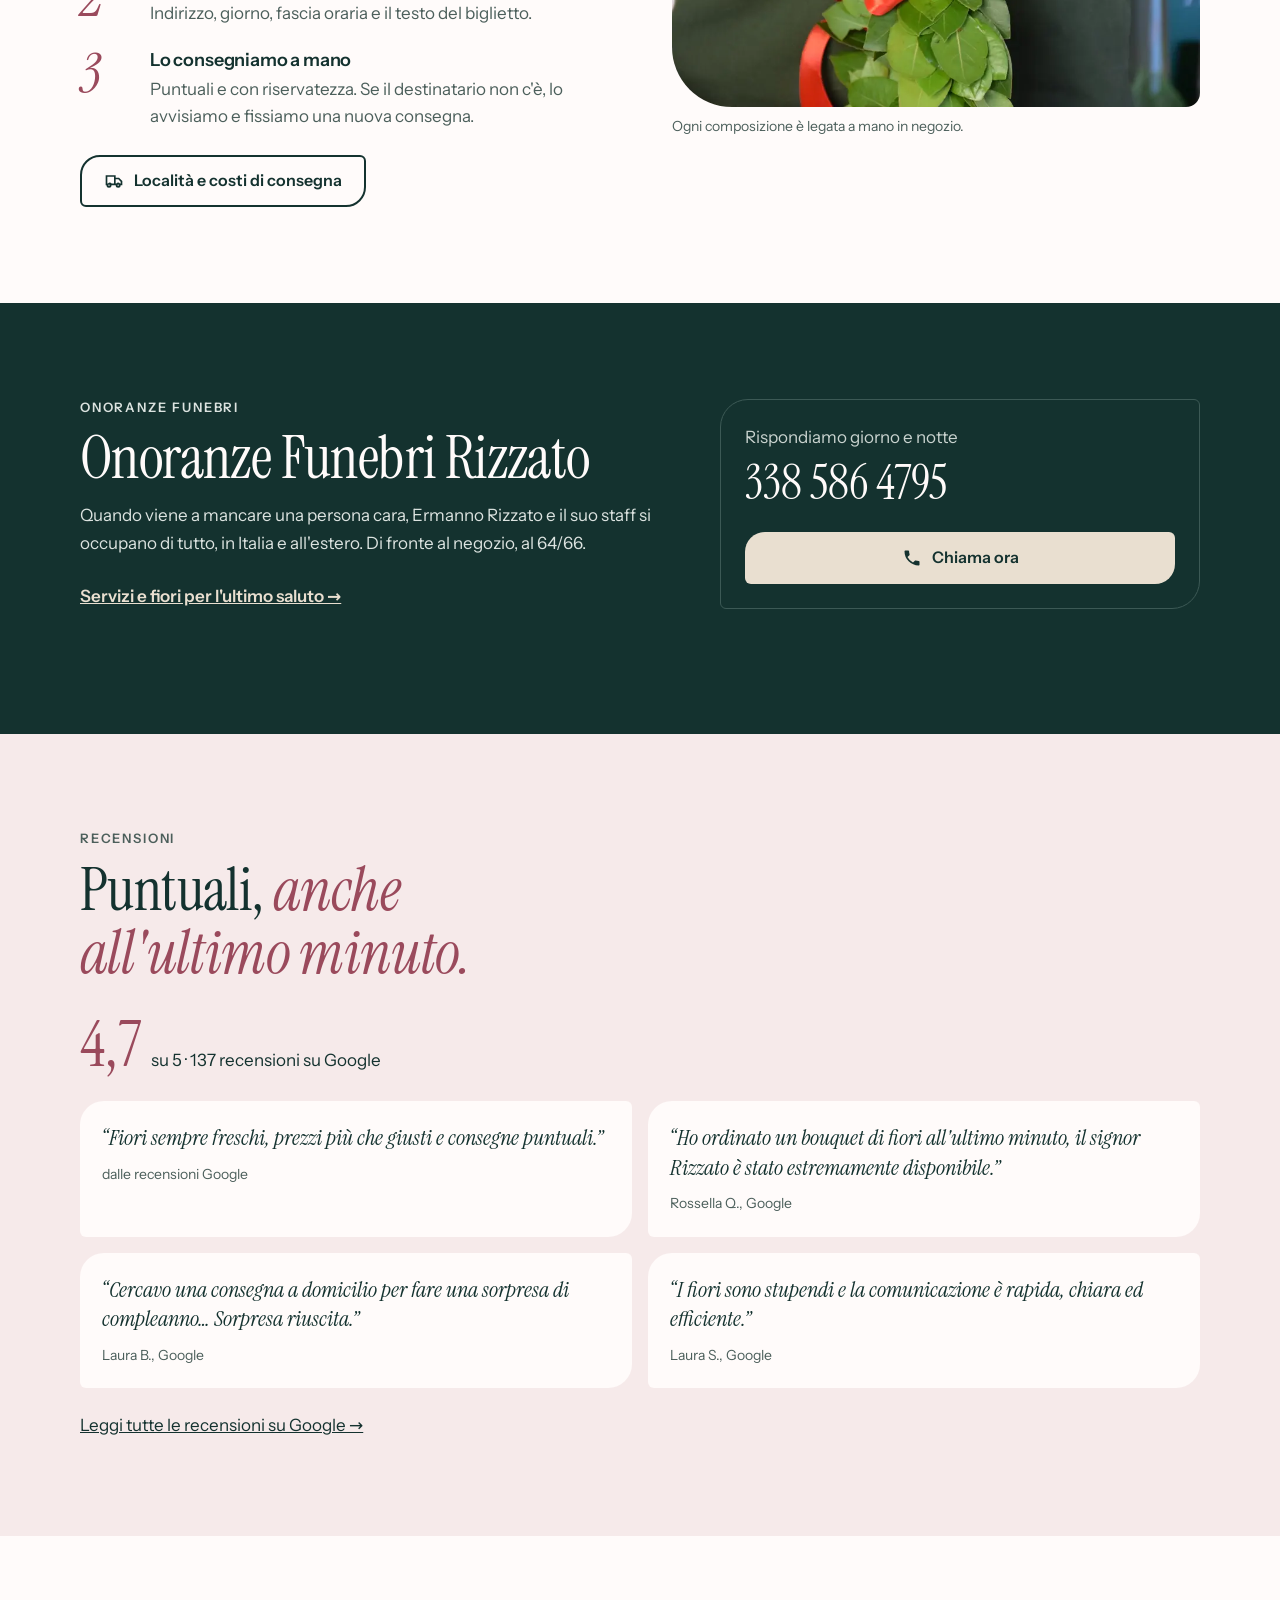
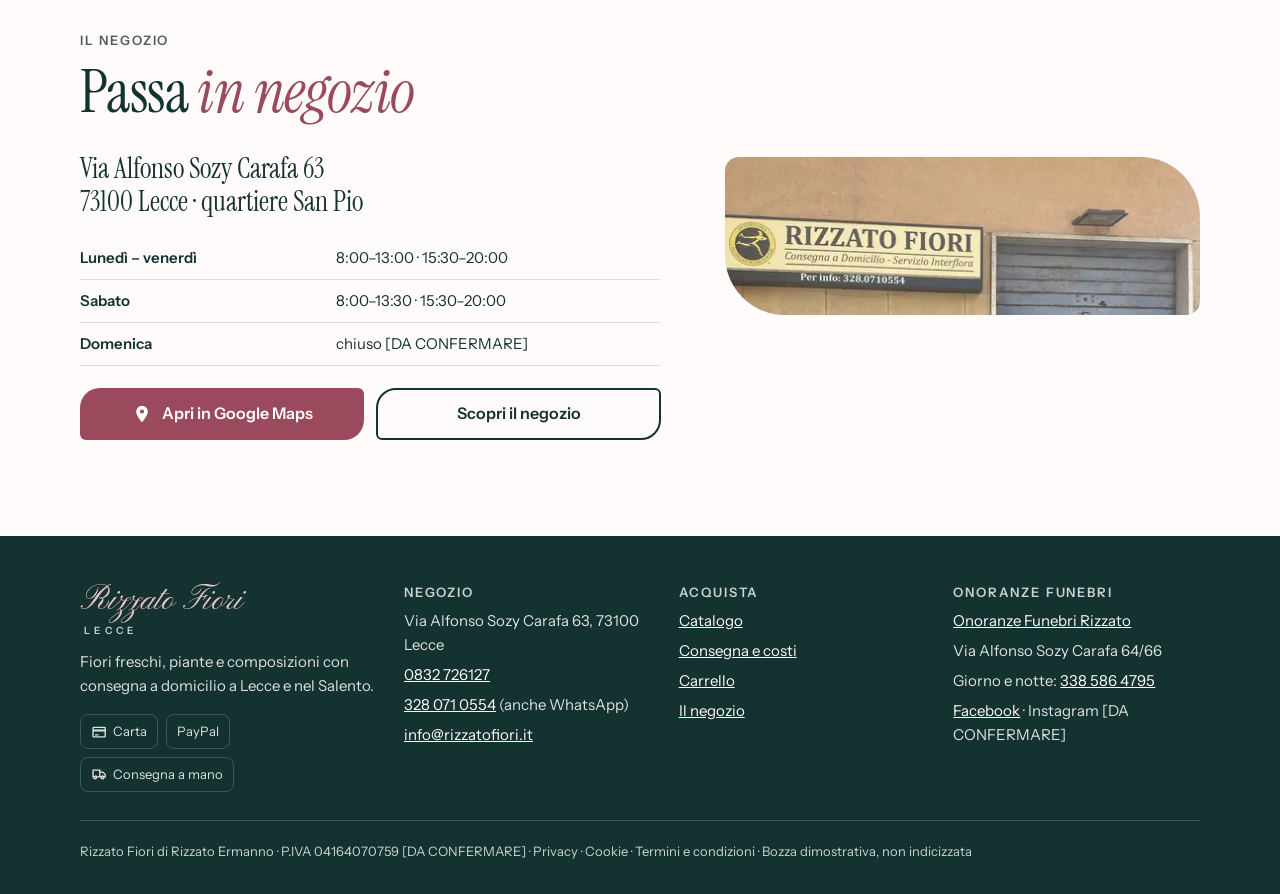
==== commit e1664a8f: "Correzioni: titolo in home e pagamenti nel footer Co-Authored-By: Claude Opus 5.5 <noreply@anthropic" ====
--- a/index.html
+++ b/index.html
@@ -261,11 +261,11 @@
 /* carrello */
 .carrello{display:grid;gap:28px;padding-bottom:64px}
 .righe{list-style:none;margin:0;padding:0;display:grid;gap:14px}
-.riga{display:grid;grid-template-columns:72px 1fr auto;gap:14px;align-items:start;padding:14px;background:#fff;border:1px solid #EADCDC;border-radius:20px 6px 20px 6px}
-.riga img{width:72px;height:93px;object-fit:cover;border-radius:14px 4px 14px 4px}
-.riga h3{font:600 1rem/1.3 var(--sans)}
-.riga h3 a{text-decoration:none}
-.riga p{font-size:.875rem;color:var(--stelo-2)}
+.riga-carrello{display:grid;grid-template-columns:72px 1fr auto;gap:14px;align-items:start;padding:14px;background:#fff;border:1px solid #EADCDC;border-radius:20px 6px 20px 6px}
+.riga-carrello img{width:72px;height:93px;object-fit:cover;border-radius:14px 4px 14px 4px}
+.riga-carrello h3{font:600 1rem/1.3 var(--sans)}
+.riga-carrello h3 a{text-decoration:none}
+.riga-carrello p{font-size:.875rem;color:var(--stelo-2)}
 .riga-prezzo{display:grid;justify-items:end;gap:6px}
 .togli{border:0;background:none;color:var(--stelo-2);text-decoration:underline;cursor:pointer;font:inherit;font-size:.8125rem;min-height:32px}
 .vuoto{display:grid;gap:16px;justify-items:start;padding:24px 0}
@@ -303,7 +303,7 @@
 .contatti{list-style:none;padding:0;margin:0 0 22px;display:grid;gap:8px}
 .contatti li{display:flex;gap:10px;align-items:center}
 .didascalia{font-size:.875rem;color:var(--stelo-2);margin-top:8px}
-.pagamenti{list-style:none;padding:0;margin:16px 0 0;display:flex;flex-wrap:wrap;gap:8px}
+.piede .pagamenti{list-style:none;padding:0;margin:16px 0 0;display:flex;flex-wrap:wrap;gap:8px}
 .pagamenti li{display:inline-flex;gap:6px;align-items:center;font-size:.8125rem;padding:6px 10px;border:1px solid #3c5955;border-radius:8px}
 .avviso{position:fixed;left:16px;right:16px;bottom:16px;z-index:50;max-width:480px;margin:0 auto;background:var(--stelo);color:var(--latte);padding:14px 18px;border-radius:18px 5px 18px 5px;box-shadow:0 10px 30px rgba(20,50,47,.25)}
 .avviso a{color:var(--rosa);font-weight:600}
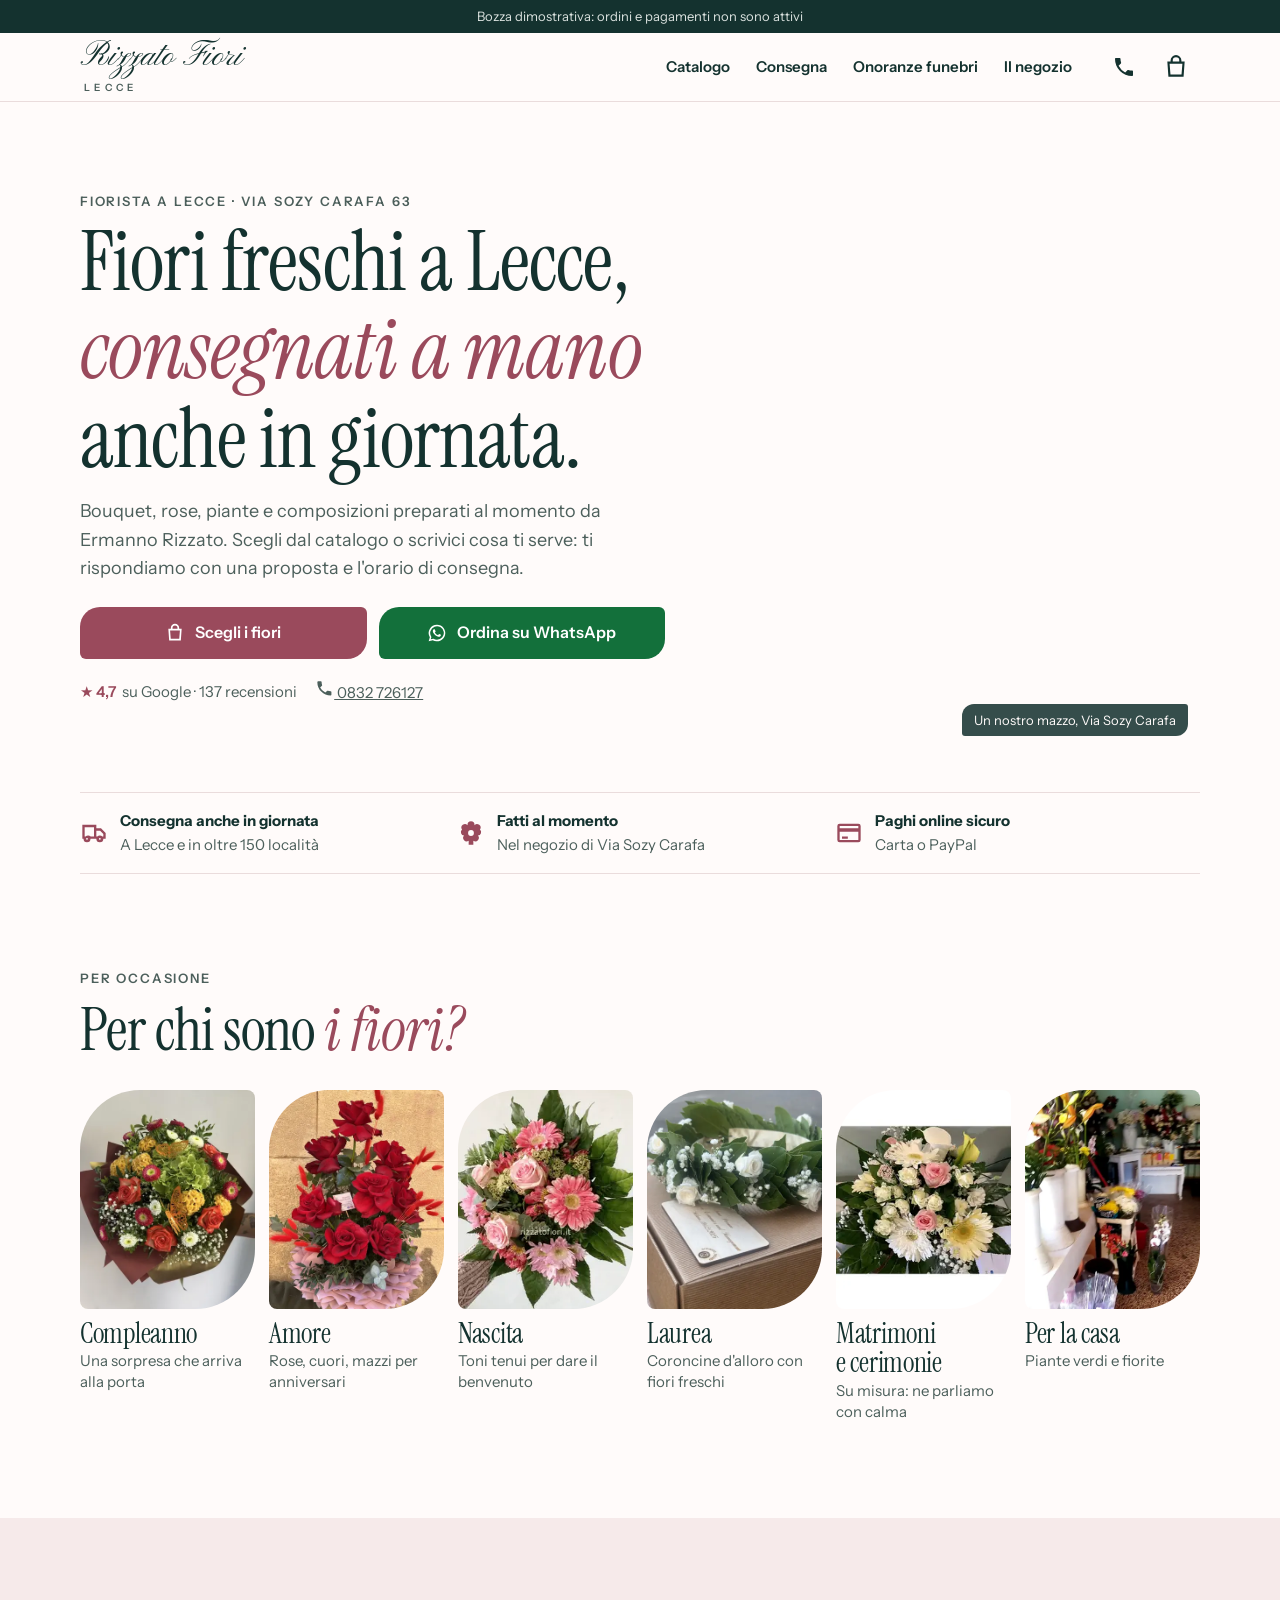
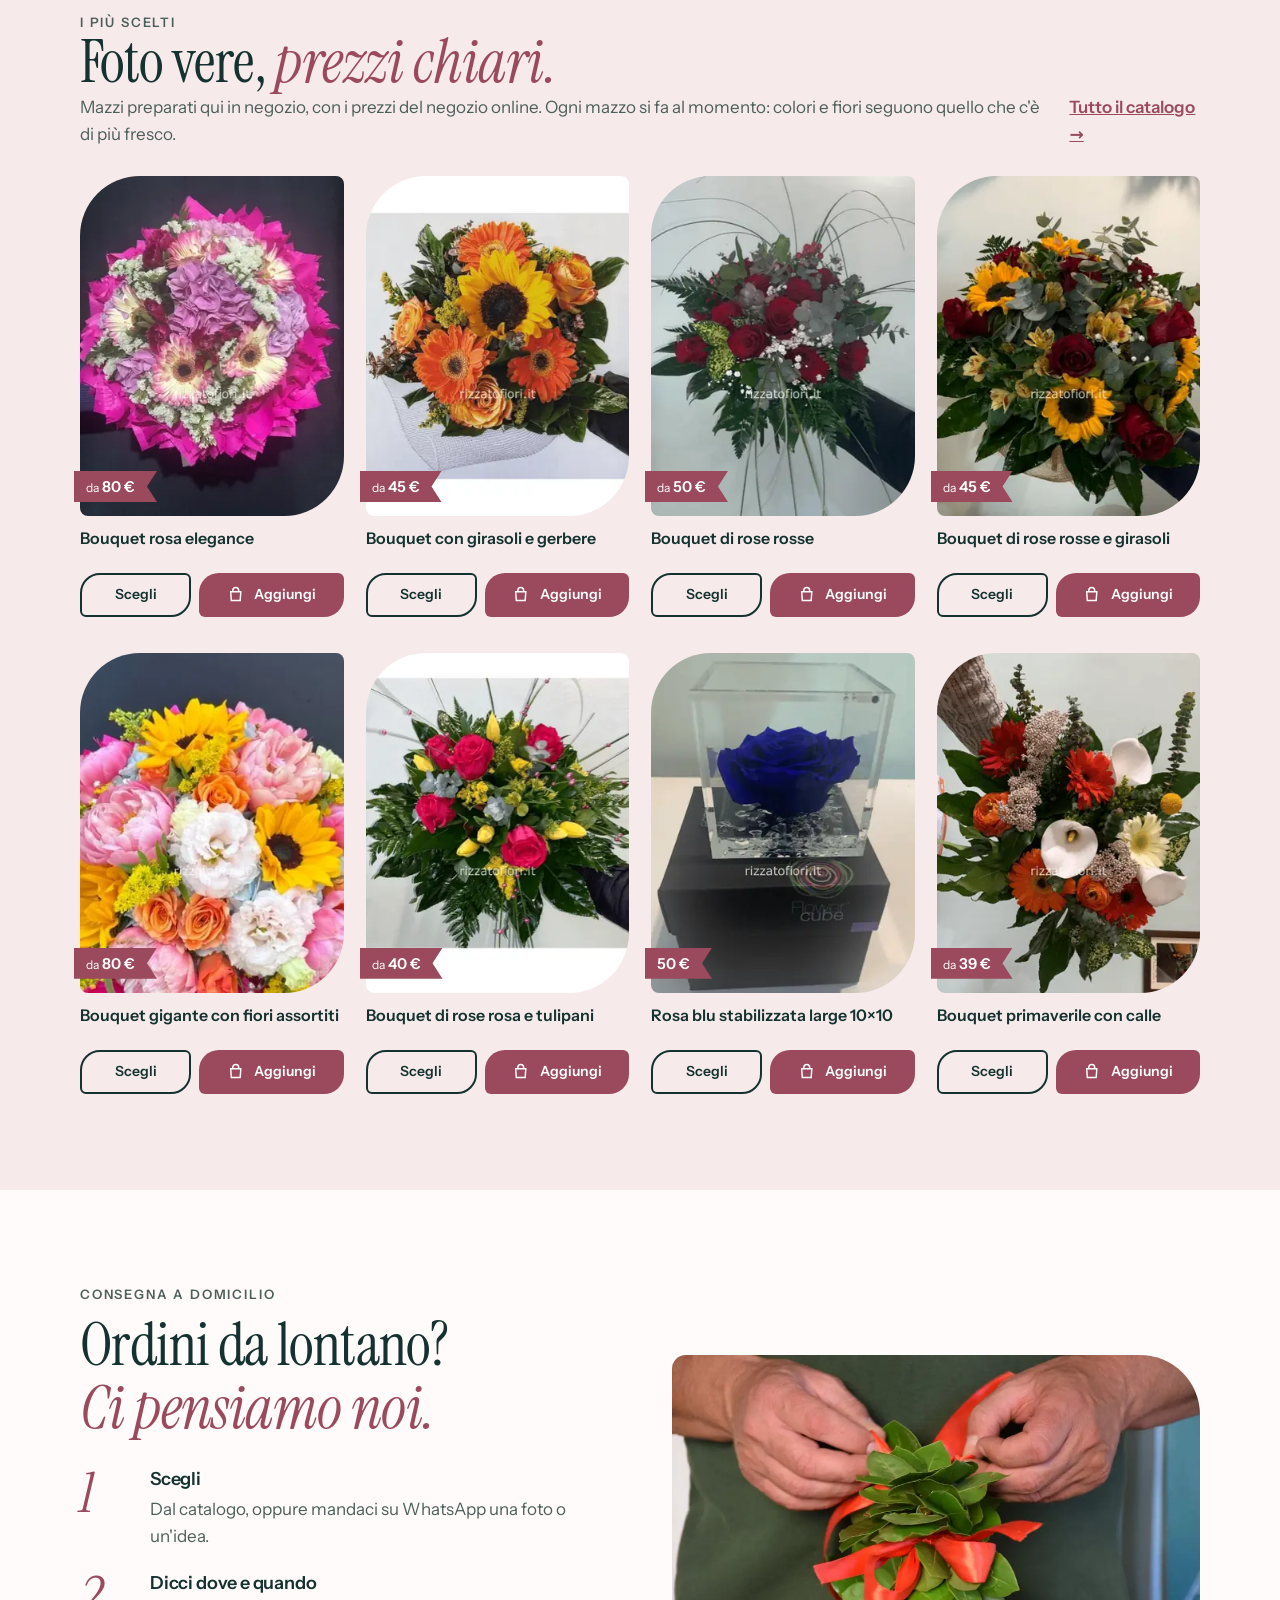
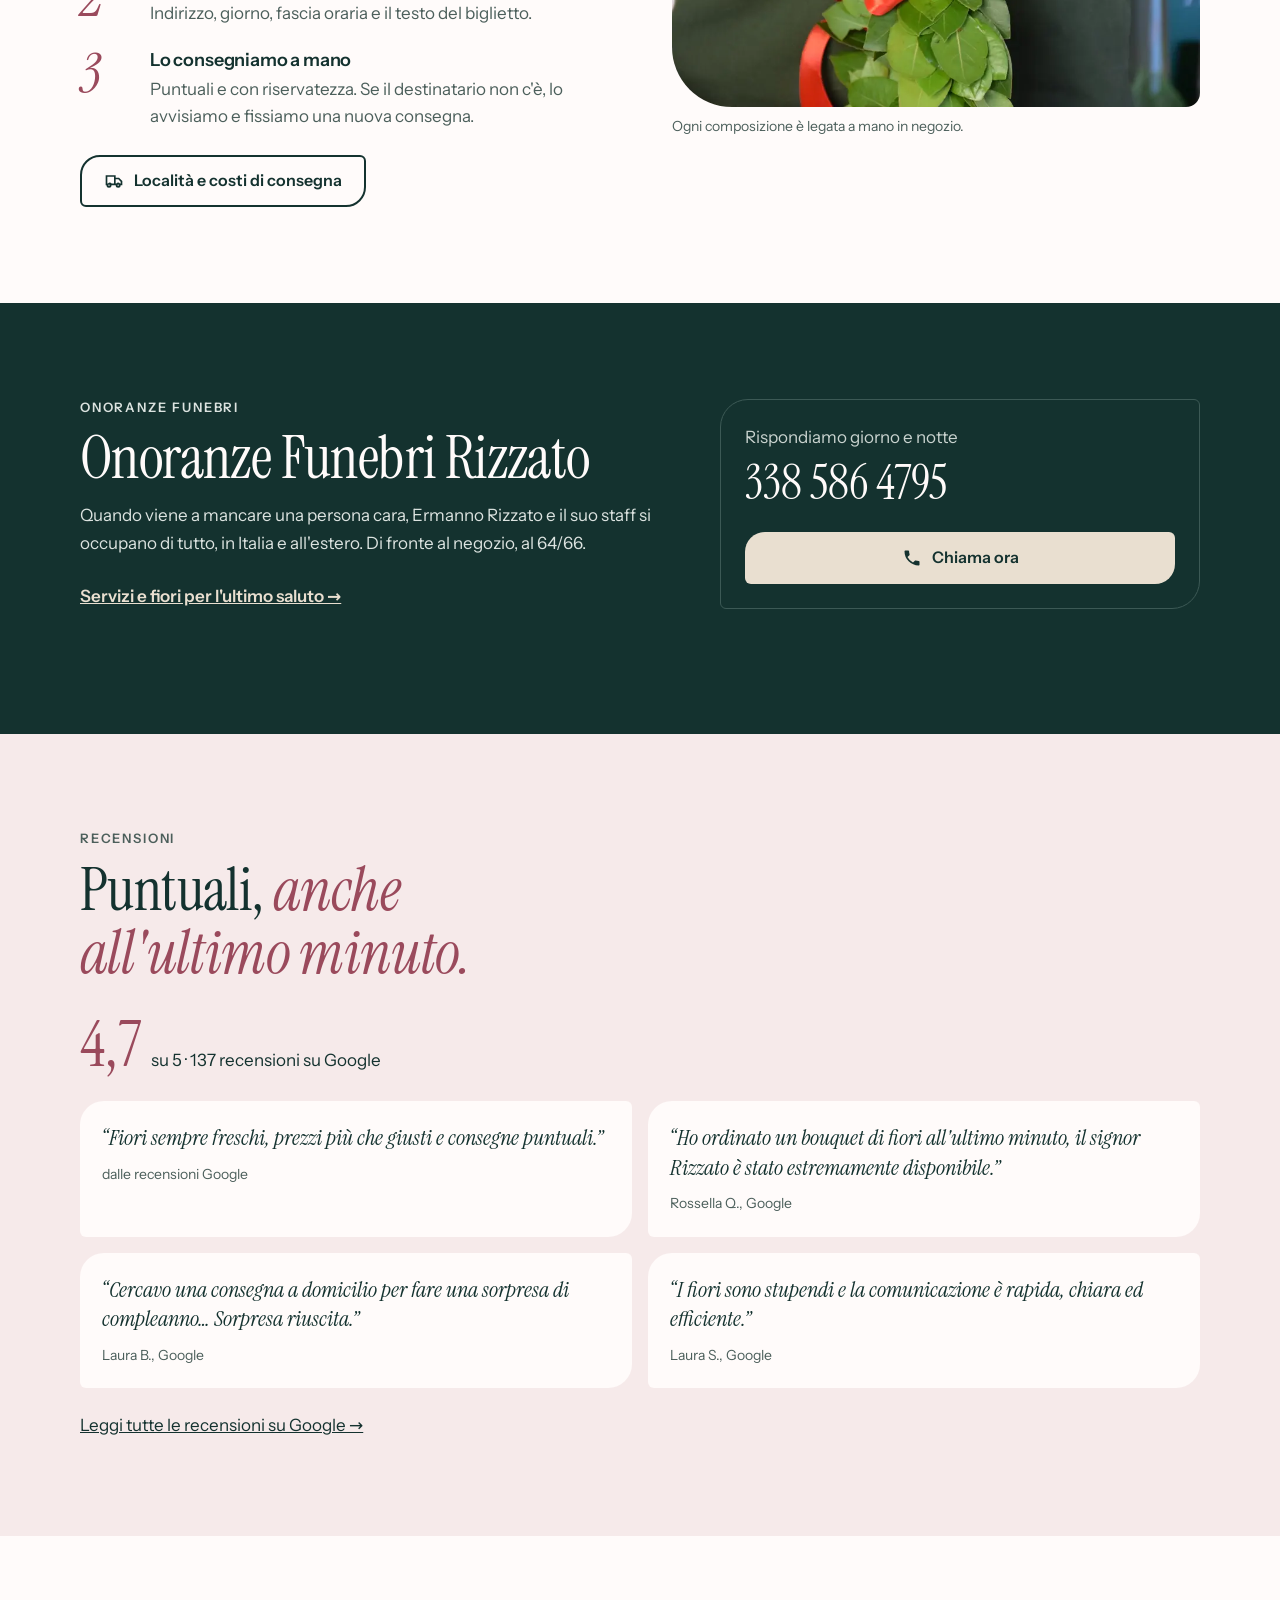
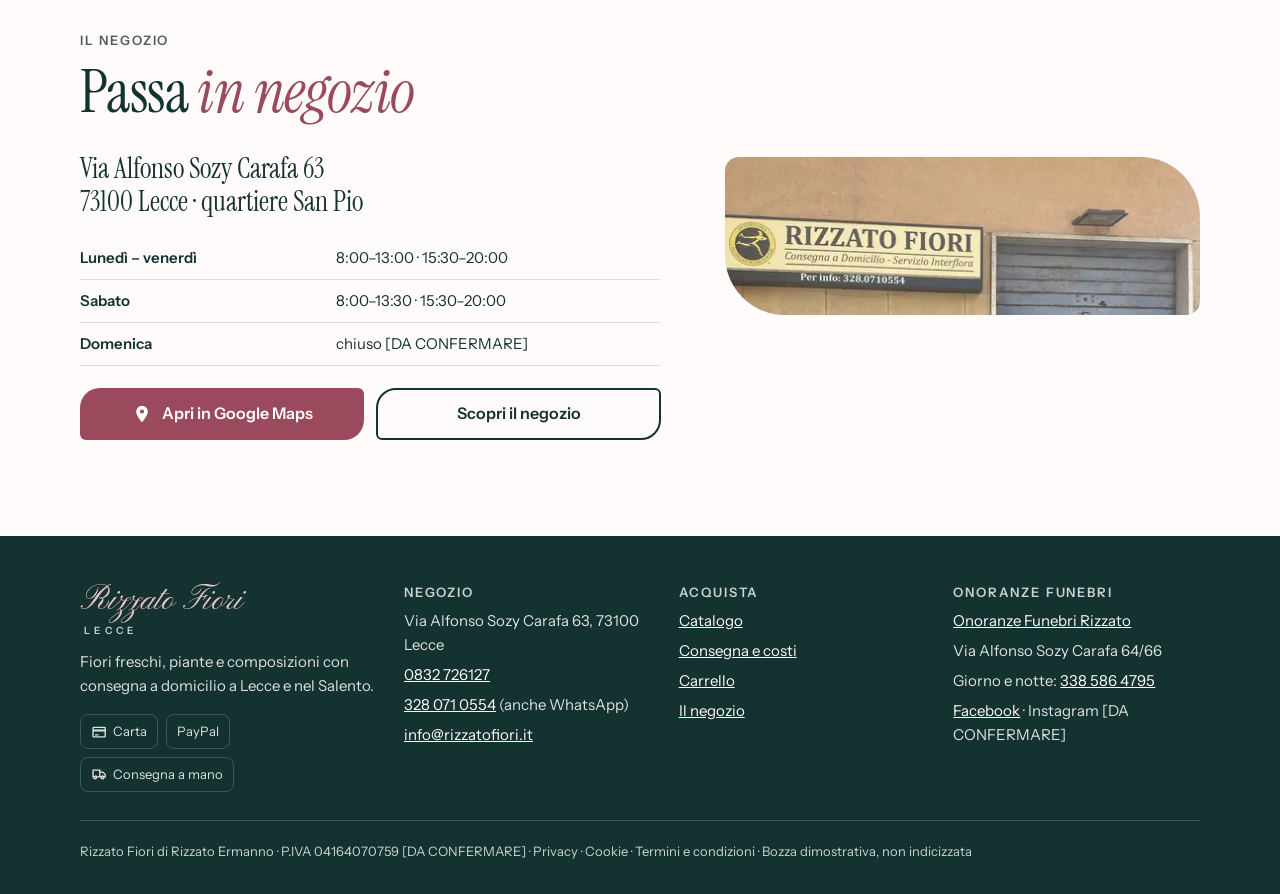
==== commit 9c29215b: "Testata desktop: telefono come icona accanto al carrello Co-Authored-By: Claude Opus 5.5 <noreply@an" ====
--- a/index.html
+++ b/index.html
@@ -48,7 +48,10 @@
 .carrello-testata .icona{width:26px;height:26px}
 .conta{position:absolute;top:4px;right:2px;min-width:20px;height:20px;padding:0 5px;border-radius:10px;background:var(--rosa-antico);color:#fff;font:600 .75rem/20px var(--sans);text-align:center}
 .avviso-bozza{margin:0;background:var(--stelo);color:#DCE3E0;font-size:.8125rem;text-align:center;padding:6px 12px}
-.tel-ampio{display:inline-flex;align-items:center;gap:6px}
+.icone-testata{justify-self:end;display:flex;align-items:center;gap:4px}
+.tel-icona{display:none;place-items:center;width:48px;height:48px;color:var(--stelo);border-radius:50%}
+.tel-icona .icona{width:24px;height:24px}
+.tel-icona:hover,.carrello-testata:hover{color:var(--rosa-antico)}
 .nav-ampia a[aria-current]{color:var(--rosa-antico)}
 .menu{justify-self:start}
 .menu summary{list-style:none;cursor:pointer;width:48px;height:48px;display:grid;place-items:center}
@@ -282,14 +285,40 @@
 .nota-bozza{font-size:.875rem;background:#fff;padding:10px 12px;border-radius:10px}
 
 /* consegna, onoranze, negozio */
-.cerca{display:grid;gap:6px;max-width:420px;margin-bottom:16px}
-.cerca label{font-weight:600}
-.cerca input{min-height:48px;padding:10px 14px;border:1.5px solid #DDC2C8;border-radius:12px;font:inherit;background:#fff;color:var(--stelo)}
-.tabella-scorre{max-height:460px;overflow:auto;background:#fff;border-radius:16px;border:1px solid #EADCDC}
-.tabella-loc{width:100%;border-collapse:collapse;font-size:.9375rem}
-.tabella-loc th,.tabella-loc td{text-align:left;padding:10px 14px;border-bottom:1px solid #F0E6E6;font-weight:400}
-.tabella-loc thead th{position:sticky;top:0;background:var(--stelo);color:var(--latte);font-weight:600}
-.tabella-loc td:last-child{text-align:right;font-weight:600}
+/* consegna o ritiro, CAP */
+.modi{border:0;padding:0;margin:0;display:grid;gap:10px}
+.modo{position:relative;cursor:pointer}
+.modo input{position:absolute;opacity:0}
+.modo span{display:grid;grid-template-columns:28px 1fr;column-gap:12px;padding:14px 16px;border:1.5px solid #DDC2C8;border-radius:20px 6px 20px 6px;background:#fff;font-size:.875rem;color:var(--stelo-2)}
+.modo .icona{grid-row:span 2;width:26px;height:26px;color:var(--rosa-antico);align-self:center}
+.modo b{color:var(--stelo);font-size:1rem}
+.modo input:checked+span{border-color:var(--rosa-antico);box-shadow:inset 0 0 0 1px var(--rosa-antico);background:var(--velina)}
+.modo input:focus-visible+span{outline:3px solid var(--rosa-antico);outline-offset:2px}
+.blocco-domicilio{border:0;padding:0;margin:0;display:grid;gap:18px}
+.cap-riga{grid-template-columns:120px 1fr}
+.esito-cap{margin:-6px 0 0;font-size:.9375rem;min-height:1.4em}
+.esito-cap.si{color:var(--wa);font-weight:600}
+.esito-cap.no{color:var(--rosa-antico-scuro)}
+.calcola{display:grid;gap:8px}
+.calcola-box{background:#fff;border-radius:var(--p-s) 8px var(--p-s) 8px;padding:22px;box-shadow:0 12px 32px rgba(20,50,47,.08);display:grid;gap:10px}
+.calcola-box label{font-weight:600}
+.calcola-box input{min-height:56px;padding:12px 16px;border:1.5px solid #DDC2C8;border-radius:14px;font:inherit;font-size:1.125rem;background:var(--latte);color:var(--stelo)}
+.risultati{list-style:none;margin:0;padding:0;display:grid;gap:8px}
+.risultati li{display:flex;justify-content:space-between;align-items:center;gap:12px;padding:12px 16px;background:var(--velina);border-radius:14px 4px 14px 4px}
+.risultati li span{display:grid;font-size:.8125rem;color:var(--stelo-2)}
+.risultati li b{font-size:1rem;color:var(--stelo)}
+.risultati strong{font:400 1.75rem/1 var(--serif);color:var(--rosa-antico)}
+.risultati .nessuno{display:block;background:transparent;padding:4px 0;font-size:.9375rem}
+.calcola-nota{font-size:.8125rem;color:var(--stelo-2)}
+.fasce{list-style:none;margin:0;padding:0;display:grid;gap:16px}
+.fascia{padding:20px;border:1px solid #EADCDC;border-radius:24px 6px 24px 6px;background:#fff}
+.fascia-testa{display:grid;grid-template-columns:1fr auto;align-items:baseline;gap:2px 12px;margin-bottom:14px}
+.fascia-testa h3{font-size:1.625rem}
+.fascia-prezzo{font:400 1.75rem/1 var(--serif);color:var(--rosa-antico);grid-row:span 2}
+.fascia-conta{font-size:.8125rem;color:var(--stelo-2)}
+.paesi{list-style:none;margin:0;padding:0;display:flex;flex-wrap:wrap;gap:6px}
+.paesi li{display:inline-flex;gap:6px;align-items:baseline;padding:5px 10px;border-radius:999px;background:var(--velina);font-size:.8125rem}
+.paesi b{font-weight:600;color:var(--rosa-antico-scuro)}
 .buono{list-style:none;margin:0;padding:0;display:grid;gap:14px}
 .buono li{padding:20px;border:1px solid #EADCDC;border-radius:24px 6px 24px 6px}
 .buono h3{font-size:1.5rem;margin-bottom:6px}
@@ -313,6 +342,8 @@
   .vantaggi{grid-template-columns:repeat(3,1fr)}
   .campo-riga{grid-template-columns:1fr 1fr}
   .buono{grid-template-columns:1fr 1fr}
+  .modi{grid-template-columns:1fr 1fr}
+  .calcola{grid-template-columns:1fr 1fr;align-items:center;gap:40px}
   .galleria{grid-template-columns:repeat(3,1fr)}
   .galleria img:first-child{grid-column:auto;aspect-ratio:4/5}
   .occasioni{grid-template-columns:repeat(3,1fr)}
@@ -321,6 +352,7 @@
 }
 @media (min-width:960px){
   .testata .wrap{grid-template-columns:auto 1fr auto;gap:28px}
+  .tel-icona{display:grid}
   .menu{display:none}
   .marchio{justify-self:start;text-align:left}
   .nav-ampia{display:flex;align-items:center;justify-content:flex-end;gap:26px}
@@ -351,6 +383,8 @@
   .carrello{grid-template-columns:1fr 360px;gap:48px}
   .riepilogo{position:sticky;top:96px}
   .buono{grid-template-columns:repeat(3,1fr)}
+  .fasce{grid-template-columns:1fr 1fr}
+  .fascia:first-child{grid-column:1/-1}
   .barra-cat{top:69px}
 }
 @media (min-width:1100px){.occasioni{grid-template-columns:repeat(6,1fr)}}
@@ -370,8 +404,8 @@
 <header class="testata"><div class="wrap">
 <details class="menu"><summary aria-label="Apri il menu"><span></span></summary><nav aria-label="Menu"><a href="index.html">Home</a><a href="catalogo.html">Catalogo</a><a href="consegna.html">Consegna</a><a href="onoranze.html">Onoranze funebri</a><a href="negozio.html">Il negozio</a><a class="btn btn-wa" href="https://wa.me/393280710554?text=Buongiorno%2C%20vorrei%20ordinare%20dei%20fiori."><svg class="icona" aria-hidden="true"><use href="#i-wa"/></svg> Ordina su WhatsApp</a><a class="btn btn-vuoto" href="tel:+390832726127"><svg class="icona" aria-hidden="true"><use href="#i-tel"/></svg> 0832 726127</a></nav></details>
 <a class="marchio" href="index.html"><b>Rizzato Fiori</b><small>LECCE</small></a>
-<nav class="nav-ampia" aria-label="Principale"><a href="catalogo.html">Catalogo</a><a href="consegna.html">Consegna</a><a href="onoranze.html">Onoranze funebri</a><a href="negozio.html">Il negozio</a><a class="tel-ampio" href="tel:+390832726127"><svg class="icona" aria-hidden="true"><use href="#i-tel"/></svg> 0832 726127</a></nav>
-<a class="carrello-testata" href="carrello.html" aria-label="Carrello"><svg class="icona" aria-hidden="true"><use href="#i-borsa"/></svg><span class="conta" data-conta hidden>0</span></a>
+<nav class="nav-ampia" aria-label="Principale"><a href="catalogo.html">Catalogo</a><a href="consegna.html">Consegna</a><a href="onoranze.html">Onoranze funebri</a><a href="negozio.html">Il negozio</a></nav>
+<div class="icone-testata"><a class="tel-icona" href="tel:+390832726127" aria-label="Chiama il negozio: 0832 726127" title="Chiama 0832 726127"><svg class="icona" aria-hidden="true"><use href="#i-tel"/></svg></a><a class="carrello-testata" href="carrello.html" aria-label="Carrello"><svg class="icona" aria-hidden="true"><use href="#i-borsa"/></svg><span class="conta" data-conta hidden>0</span></a></div>
 </div></header>
 <main id="contenuto">
 <section class="hero"><div class="wrap">
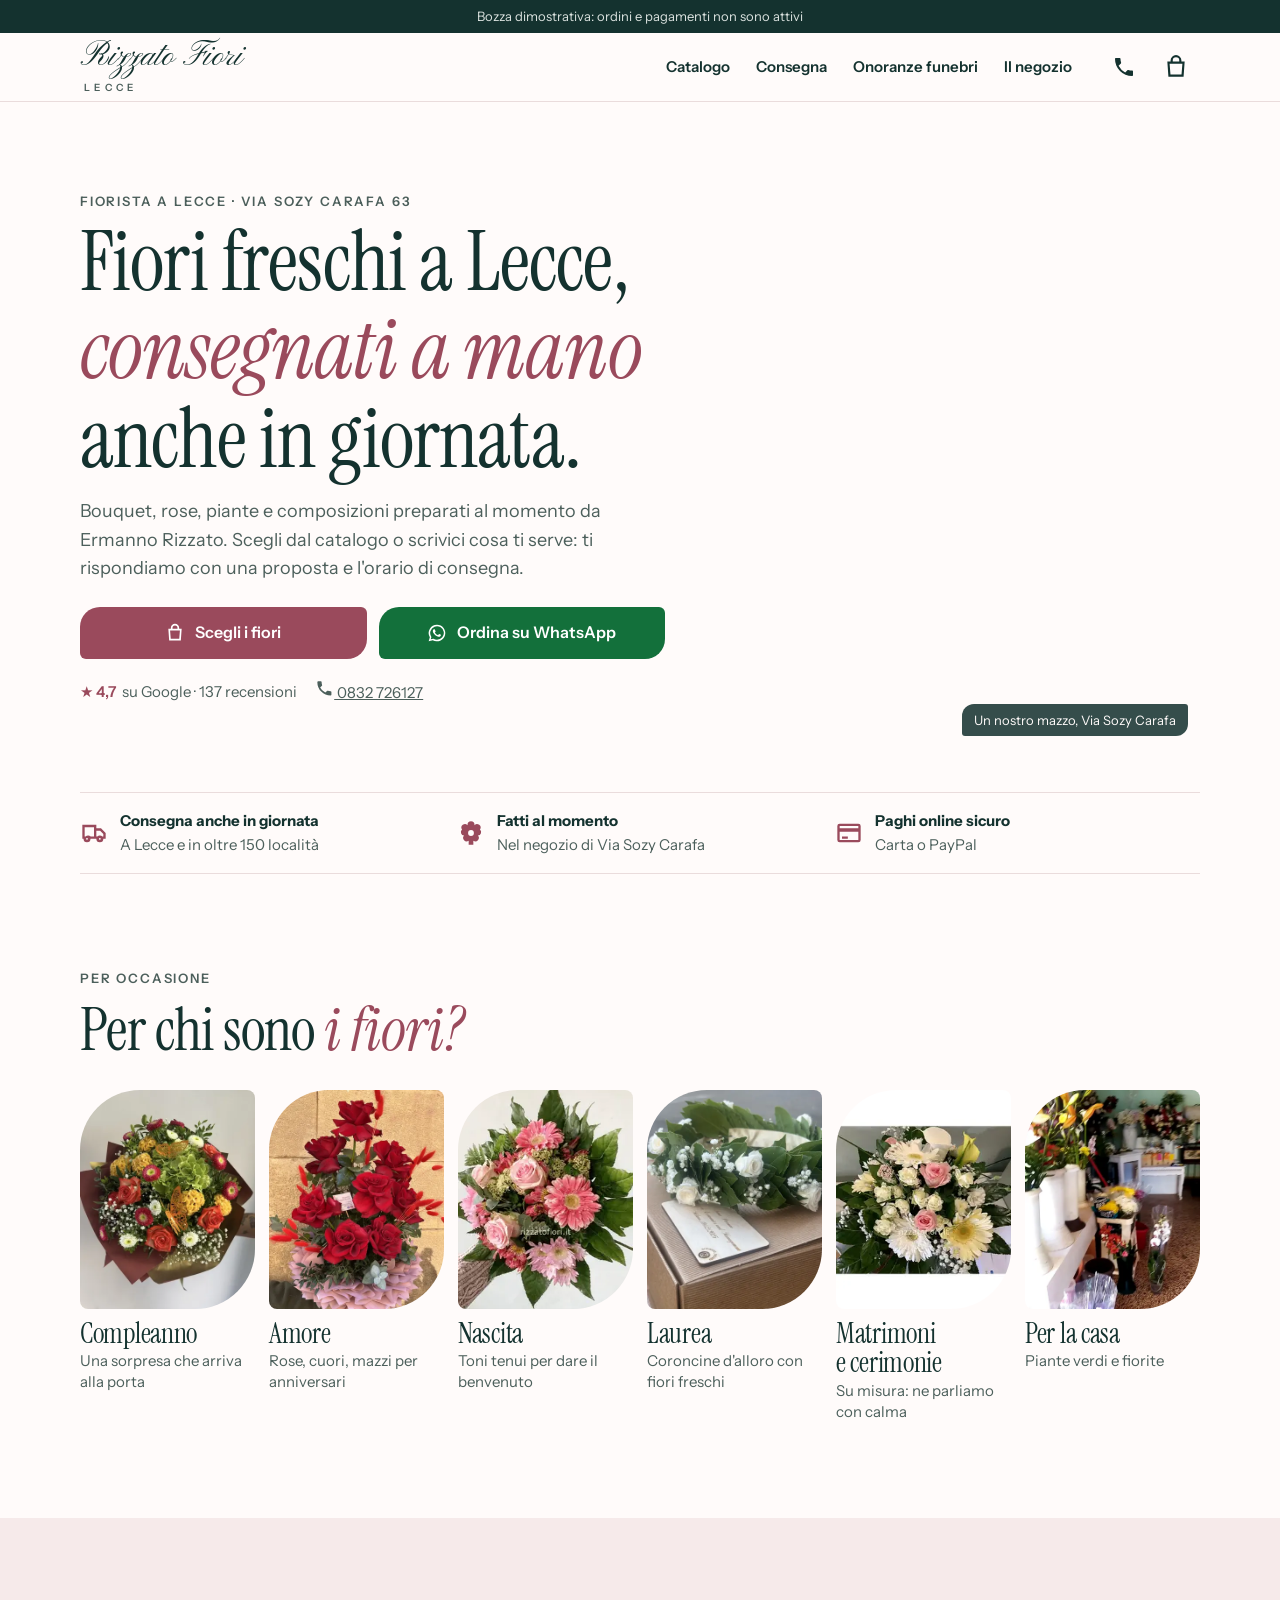
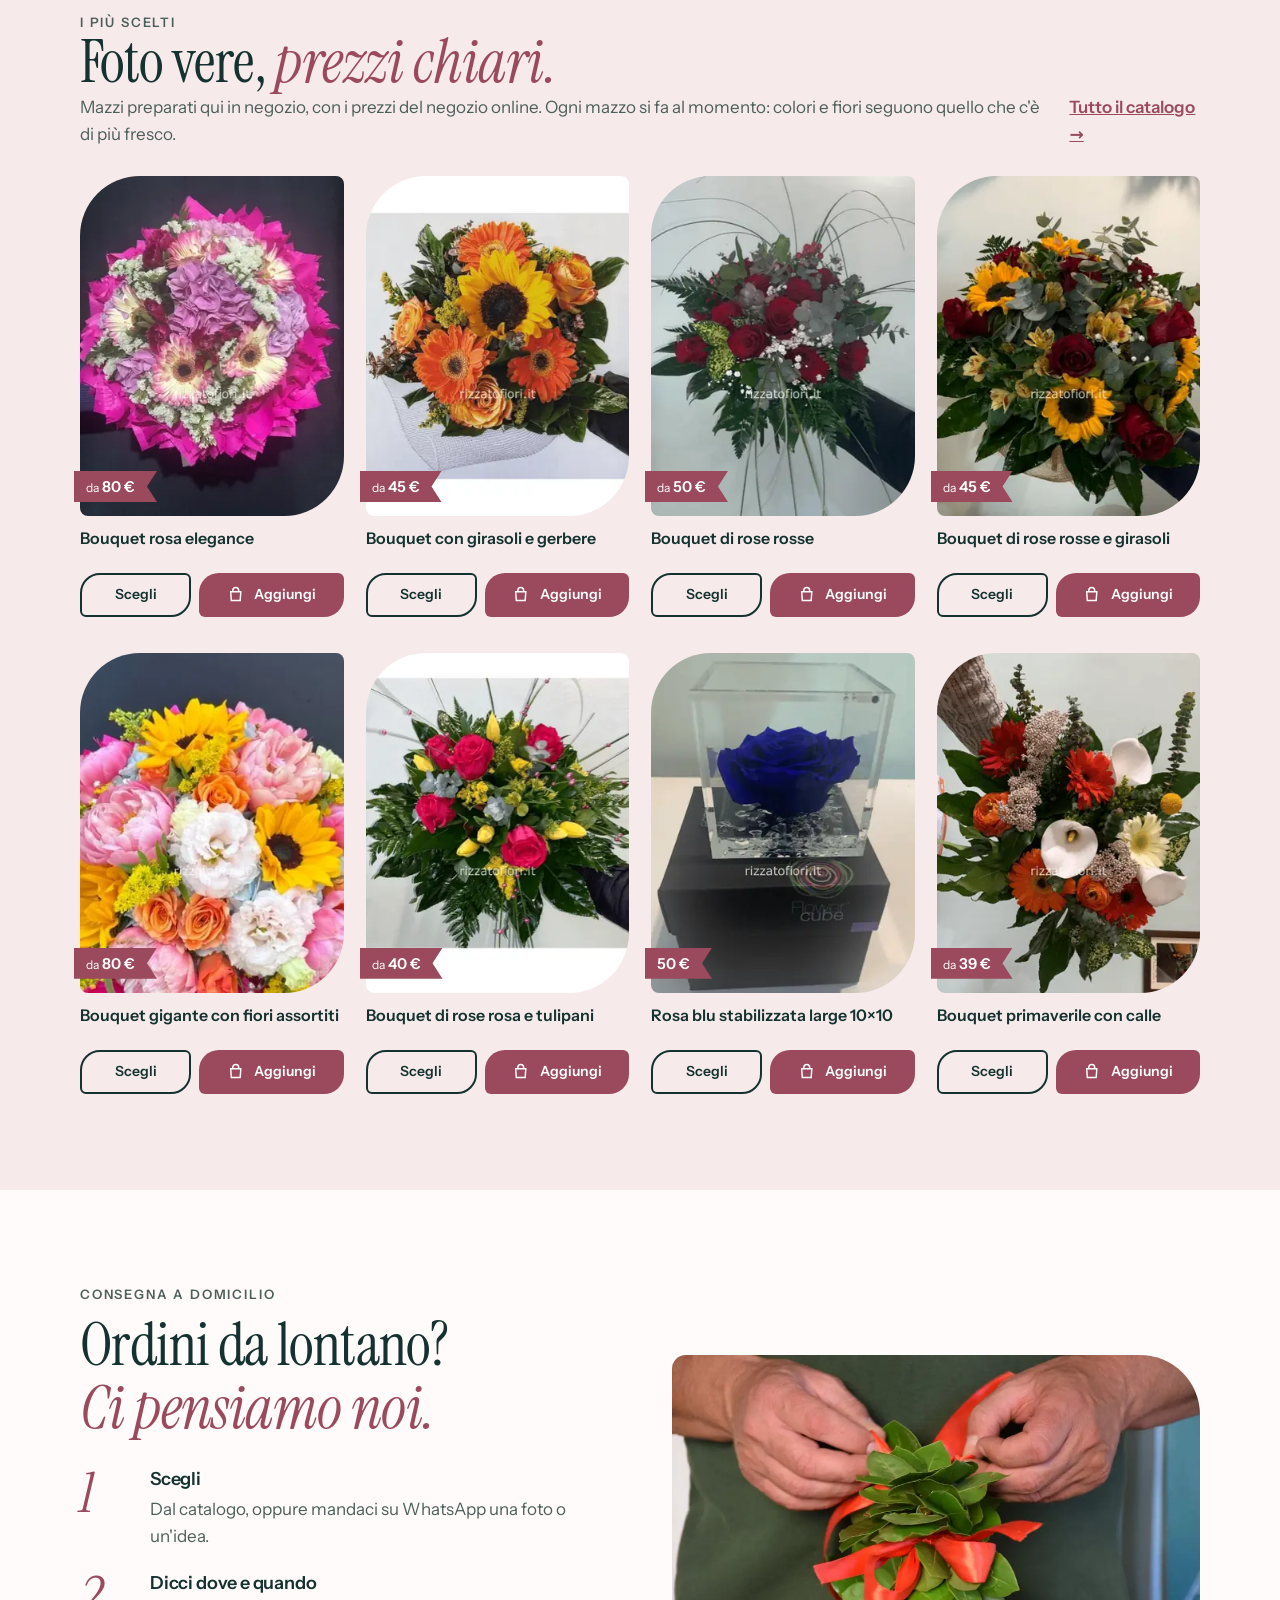
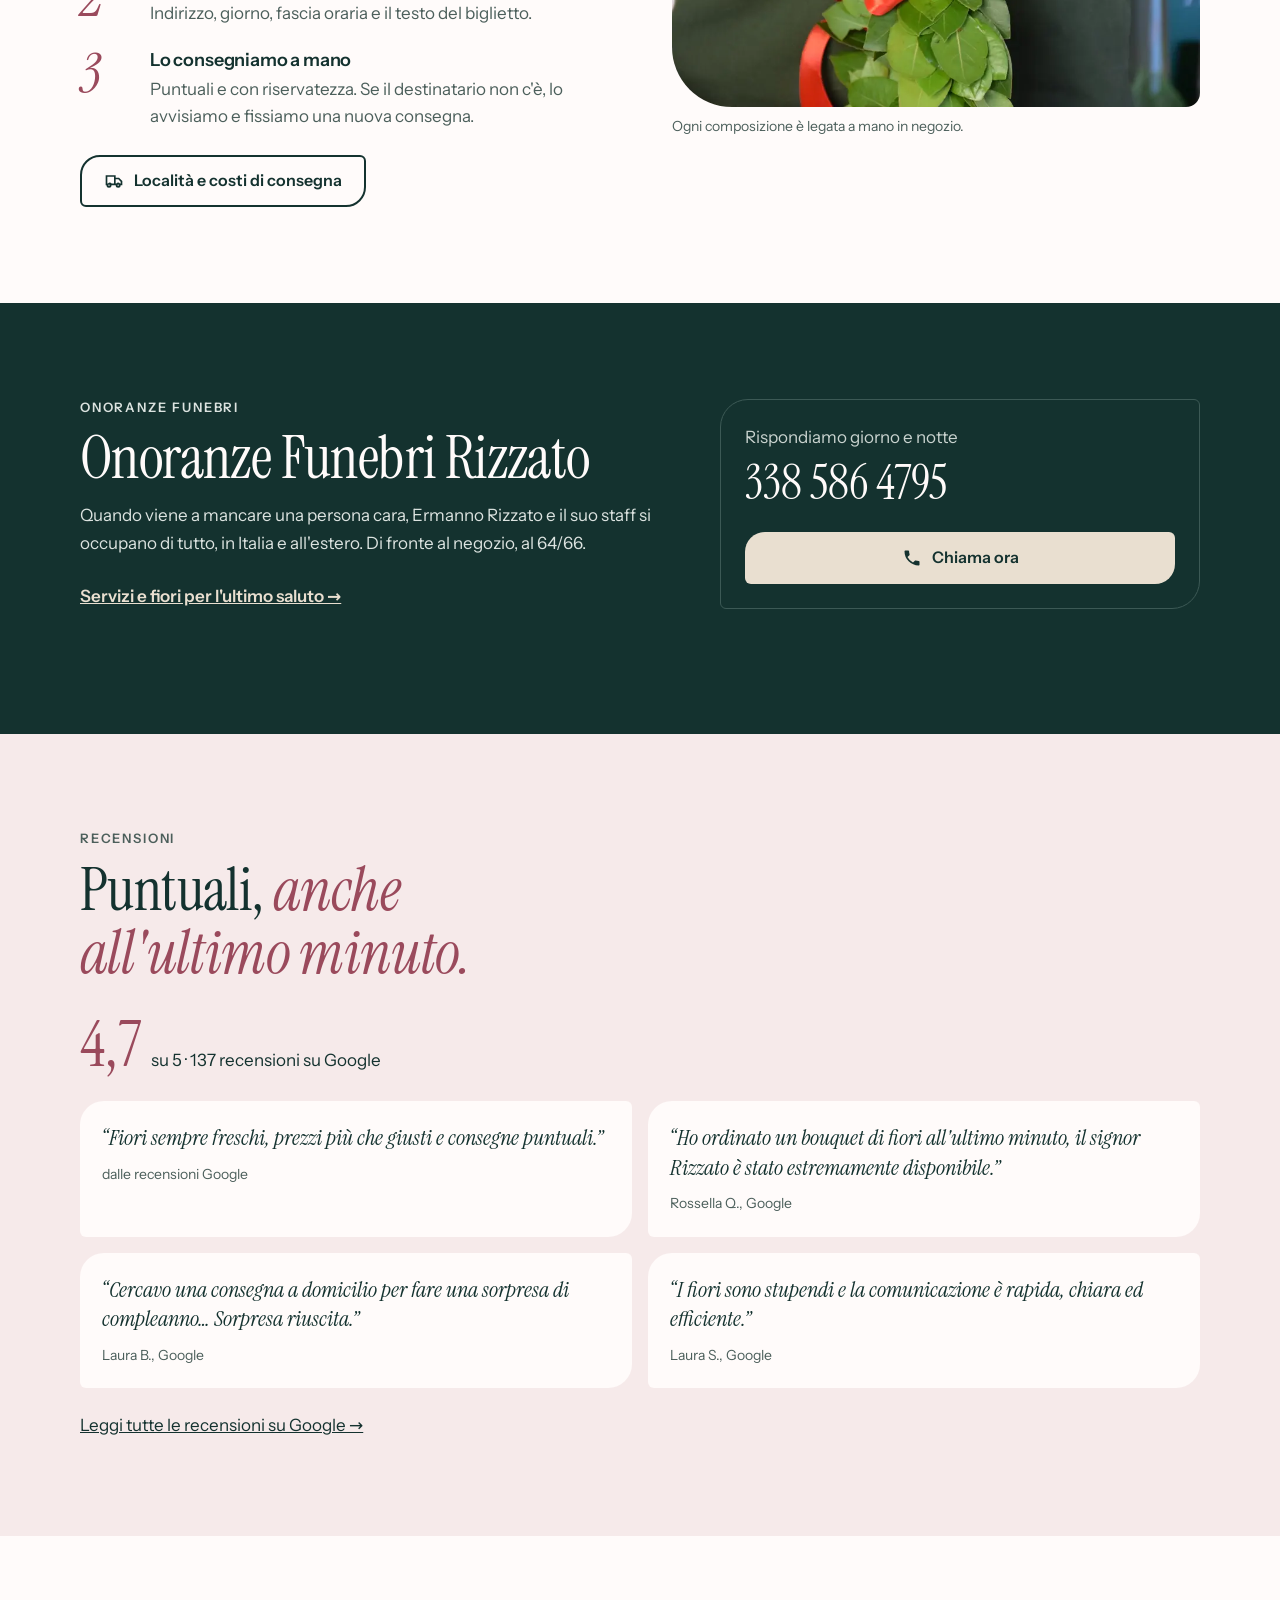
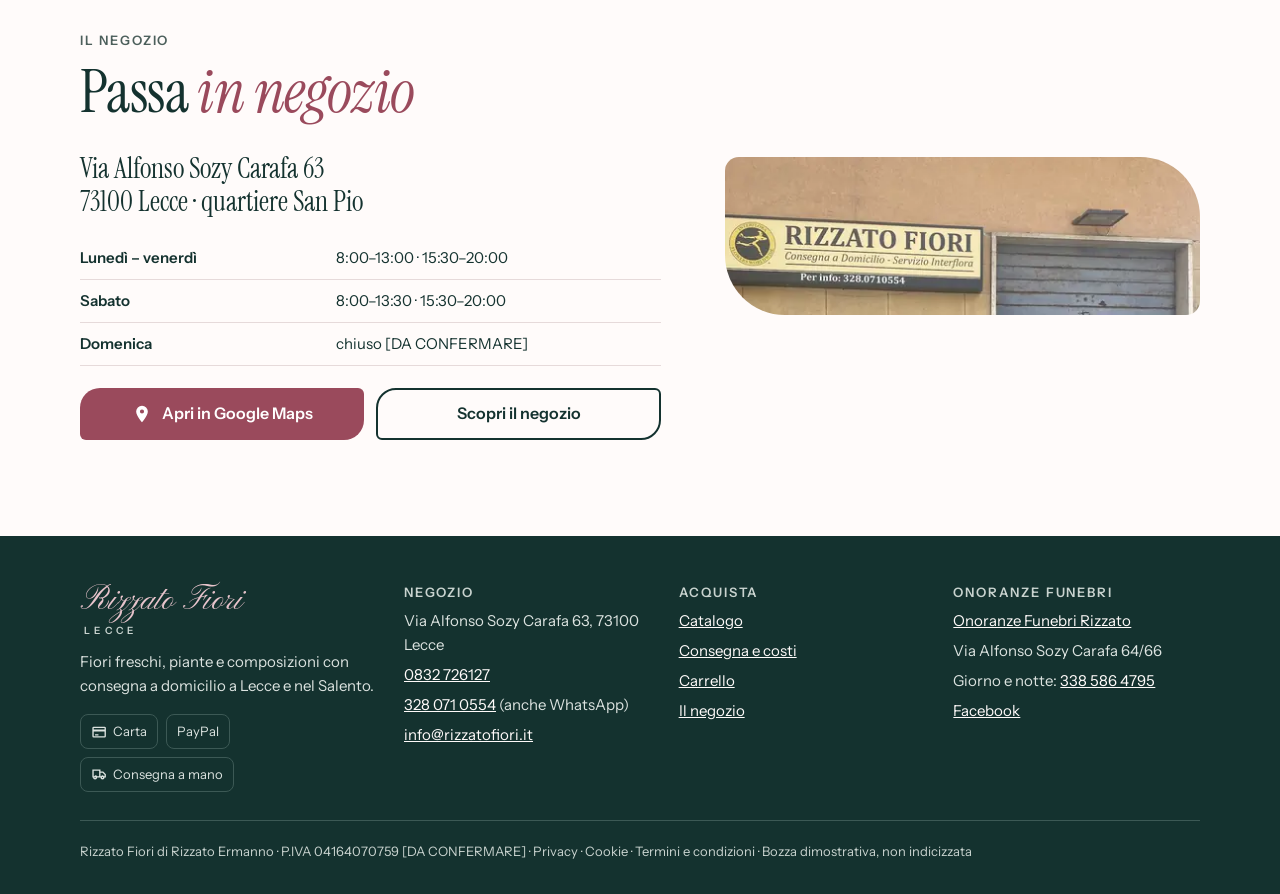
==== commit 83f7ffb2: "Footer: tolto Instagram non confermato Co-Authored-By: Claude Opus 5.5 <noreply@anthropic.com>" ====
--- a/index.html
+++ b/index.html
@@ -480,7 +480,7 @@
 <ul class="pagamenti" aria-label="Pagamenti"><li><svg class="icona" aria-hidden="true"><use href="#i-carta"/></svg> Carta</li><li>PayPal</li><li><svg class="icona" aria-hidden="true"><use href="#i-camion"/></svg> Consegna a mano</li></ul></div>
 <div><h2>Negozio</h2><ul><li>Via Alfonso Sozy Carafa 63, 73100 Lecce</li><li><a href="tel:+390832726127">0832 726127</a></li><li><a href="tel:+393280710554">328 071 0554</a> (anche WhatsApp)</li><li><a href="mailto:info@rizzatofiori.it">info@rizzatofiori.it</a></li></ul></div>
 <div><h2>Acquista</h2><ul><li><a href="catalogo.html">Catalogo</a></li><li><a href="consegna.html">Consegna e costi</a></li><li><a href="carrello.html">Carrello</a></li><li><a href="negozio.html">Il negozio</a></li></ul></div>
-<div><h2>Onoranze funebri</h2><ul><li><a href="onoranze.html">Onoranze Funebri Rizzato</a></li><li>Via Alfonso Sozy Carafa 64/66</li><li>Giorno e notte: <a href="tel:+393385864795">338 586 4795</a></li><li><a href="https://www.facebook.com/consegnafiorilecce/">Facebook</a> · Instagram [DA CONFERMARE]</li></ul></div>
+<div><h2>Onoranze funebri</h2><ul><li><a href="onoranze.html">Onoranze Funebri Rizzato</a></li><li>Via Alfonso Sozy Carafa 64/66</li><li>Giorno e notte: <a href="tel:+393385864795">338 586 4795</a></li><li><a href="https://www.facebook.com/consegnafiorilecce/">Facebook</a></li></ul></div>
 <p class="legale">Rizzato Fiori di Rizzato Ermanno · P.IVA 04164070759 [DA CONFERMARE] · Privacy · Cookie · Termini e condizioni · Bozza dimostrativa, non indicizzata</p>
 </div></footer>
 <div class="avviso" role="status" aria-live="polite" hidden></div>
